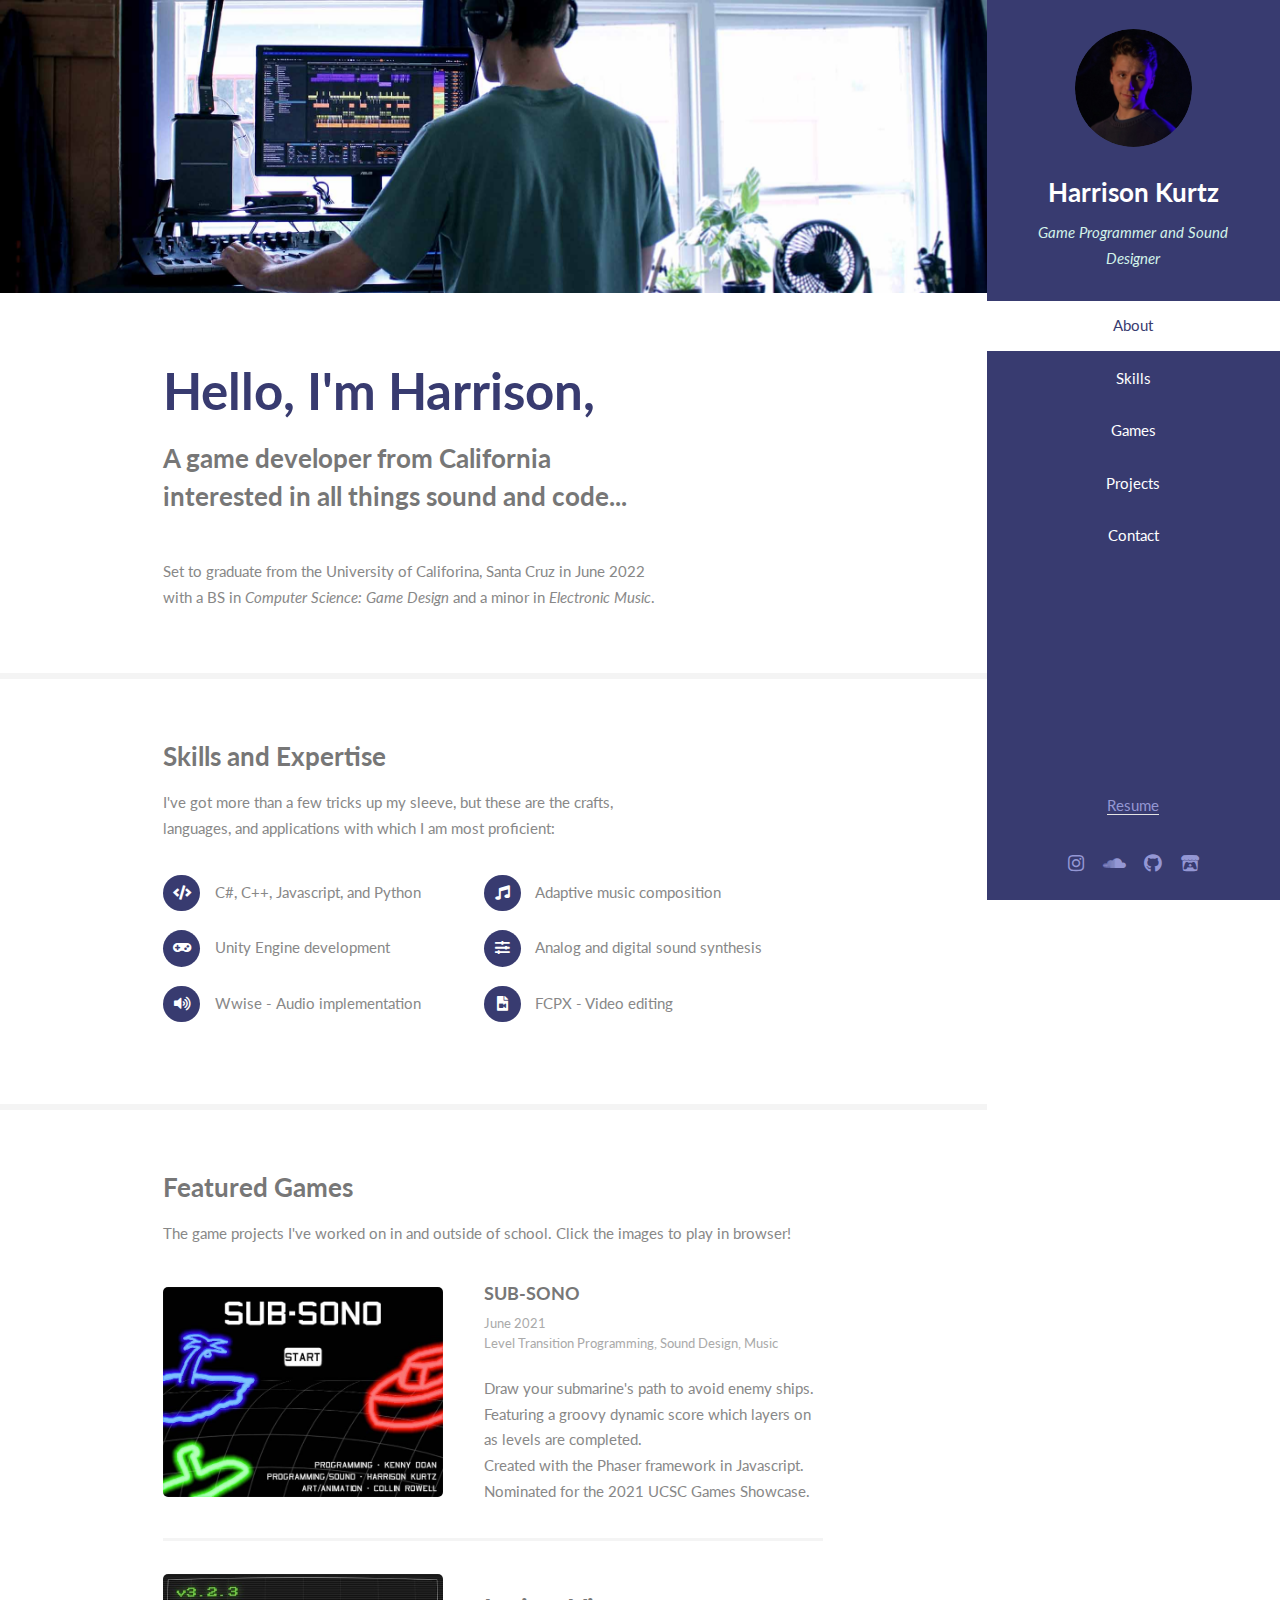
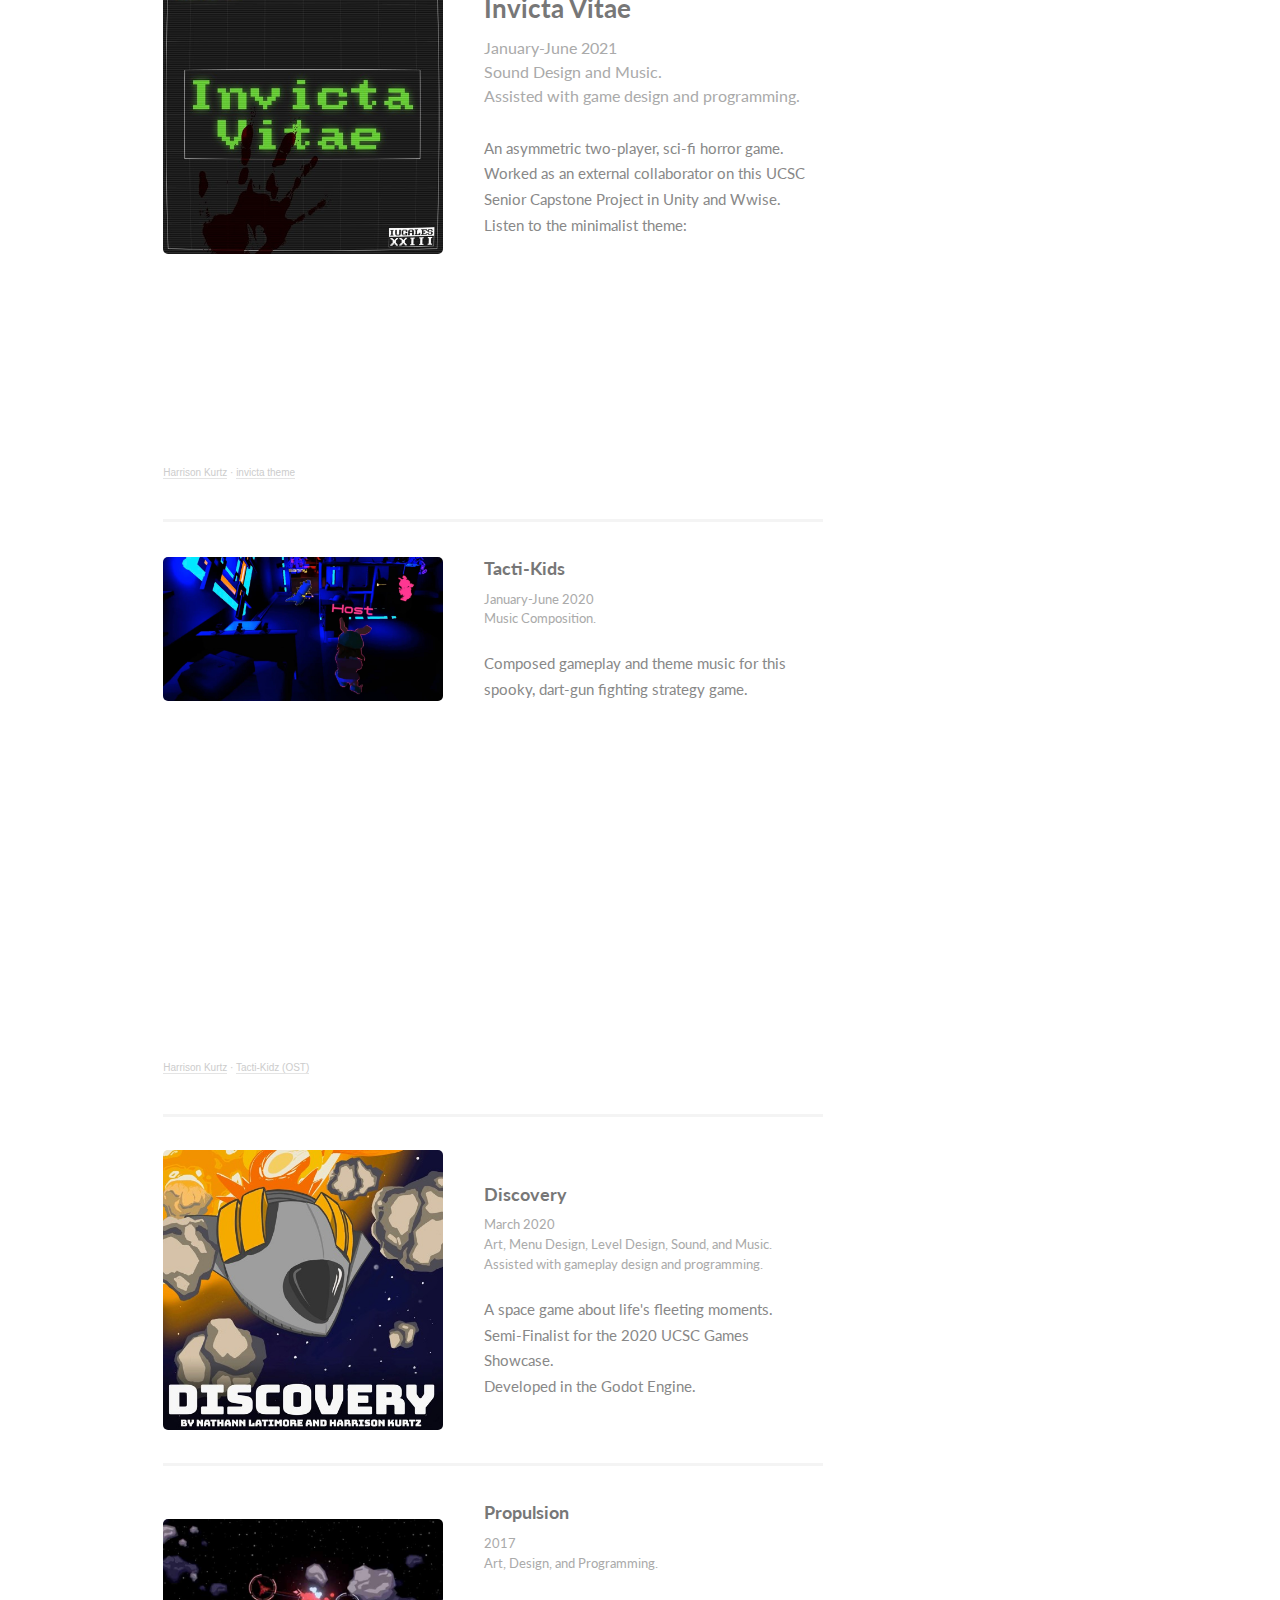
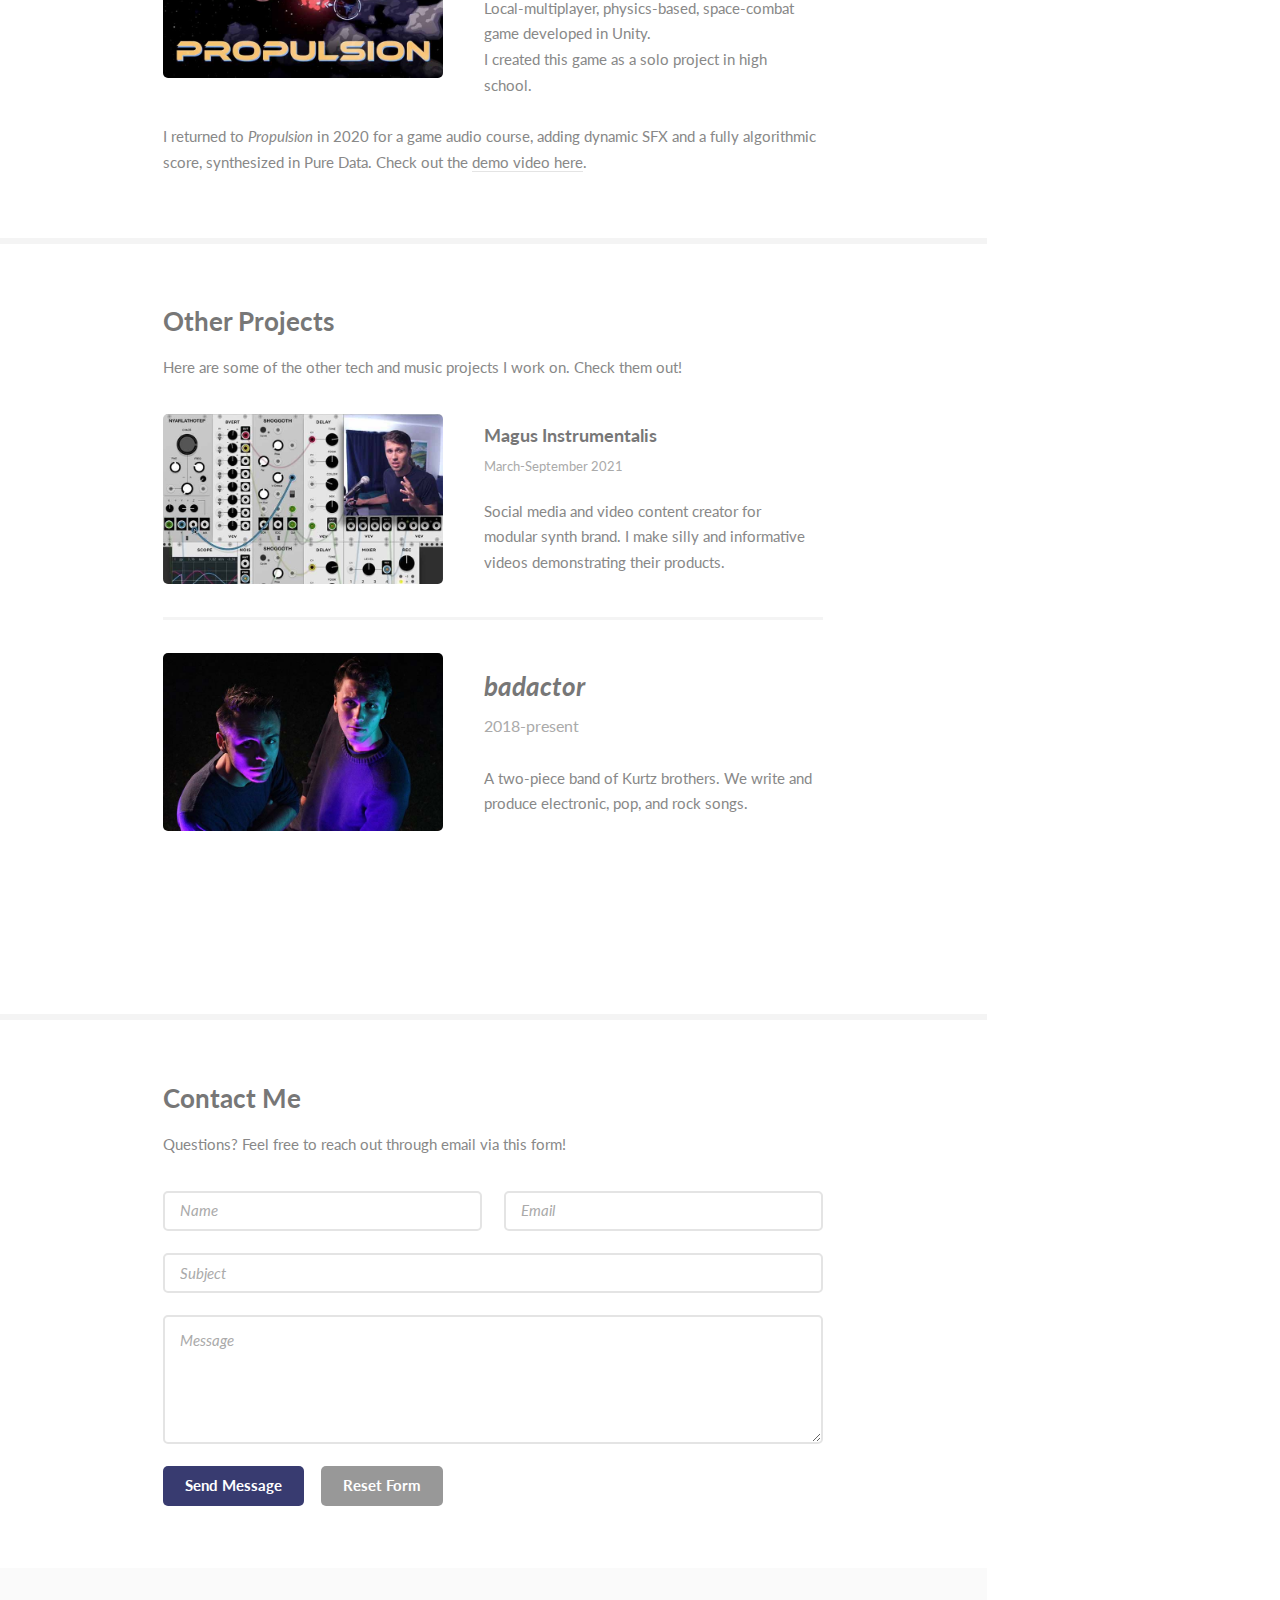
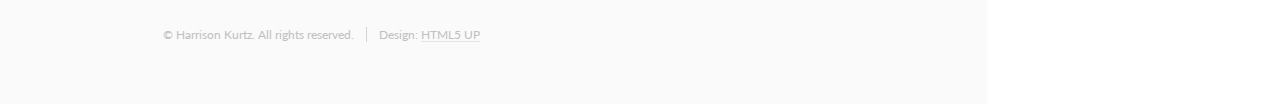
==== index.html @ 0164fb60 "Moved resume to proper link" ====
<!DOCTYPE HTML>
<!--
	Read Only by HTML5 UP
	html5up.net | @ajlkn
	Free for personal and commercial use under the CCA 3.0 license (html5up.net/license)
-->
<html>
	<head>
		<title>Harrison Kurtz's Portfolio</title>
		<meta charset="utf-8" />
		<meta name="viewport" content="width=device-width, initial-scale=1, user-scalable=no" />
		<link rel="shortcut icon" href="favicon.ico"/>
		<link rel="stylesheet" href="assets/css/main.css" />
	</head>
	<body class="is-preload">

		<!-- Header -->
			<section id="header">
				<header>
					<span class="image avatar"><img src="images/avatar.jpg" alt="" /></span>
					<h1 id="logo"><a href="#">Harrison Kurtz</a></h1>
					<p>Game Programmer and Sound Designer</p>
				</header>
				<nav id="nav">
					<ul>
						<li><a href="#one" class="active">About</a></li>
						<li><a href="#two">Skills</a></li>
						<li><a href="#three">Games</a></li>
						<li><a href="#four">Projects</a></li>
						<li><a href="#five">Contact</a></li>
					</ul>
				</nav>
				<footer>
					<p><a href="/resumes/Resume.pdf">Resume</a></p>
					<ul class="icons">
						<li><a href="https://www.instagram.com/h.kurtz/" class="icon brands fa-instagram"><span class="label">Instagram</span></a></li>
						<li><a href="https://soundcloud.com/user-199439298" class="icon brands fa-soundcloud"><span class="label">Soundcloud</span></a></li>
						<li><a href="https://github.com/h-kurtz" class="icon brands fa-github"><span class="label">Github</span></a></li>
						<li><a href="https://h-kurtz.itch.io" class="icon brands fa-itch-io"><span class="label">Itch.io</span></a></li>
					</ul>
				</footer>
			</section>

		<!-- Wrapper -->
			<div id="wrapper">

				<!-- Main -->
					<div id="main">

						<!-- One -->
							<section id="one">
								<div class="image main" data-position="center">
									<img src="images/banner.jpg" alt="" />
								</div>
								<div class="container">
									<header class="major">
										<h2>Hello, I'm Harrison,</h2>
										<p>A game developer from California<br />
										interested in all things sound and code...</p>
									</header>
									<p>
										Set to graduate from the University of Califorina, Santa Cruz in June 2022 <br \>
										with a BS in <i>Computer Science: Game Design</i> and a minor in <i>Electronic Music</i>.
									</p>
									<!--<p>Click <a href="./resumes/Resume.pdf">here</a> for a printable resume!</p> -->
								</div>
							</section>

						<!-- Two -->
							<section id="two">
								<div class="container">
									<h3>Skills and Expertise</h3>
									<p>I've got more than a few tricks up my sleeve, but these are the crafts, <br />
										languages, and applications with which I am most proficient:</p>
									<ul class="feature-icons">
										<li class="icon solid fa-code">C#, C++, Javascript, and Python</li>
										<li class="icon solid fa-music">Adaptive music composition</li>
										<li class="icon solid fa-gamepad">Unity Engine development</li>
										<li class="icon solid fa-sliders-h">Analog and digital sound synthesis</li>
										<li class="icon solid fa-volume-up">Wwise - Audio implementation</li>
										<li class="icon solid fa-file-video">FCPX - Video editing</li>
									</ul>
								</div>
							</section>

						<!-- Three -->
							<section id="three">
								<div class="container">
									<h3>Featured Games</h3>
									<p>The game projects I've worked on in and outside of school. Click the images to play in browser!</p>
									<div class="features">
										<!--
										<article>
											<a href="#" class="image"><img src="images/room.jpg" alt="" /></a>
											<div class="inner">
												<header>
													<h4>There's Room in Space...</h4>
													<p>In Progress - 2021 <br \>
													Design, Programming, Sound, and Music </p>
												</header>
												<p>Build the spaceman's house in this physics-based arcade game. Created for the ScoreSpace game jam.</p>
											</div>
										</article> -->
										<article>
											<a href="https://tinnfoil.github.io/RadarReRouters/" class="image"><img src="images/subsono.jpg" alt="" /></a>
											<div class="inner">
												<header>
													<h4><a href="https://tinnfoil.github.io/RadarReRouters/">SUB-SONO</a></h4>
													<p>June 2021 <br \>
													Level Transition Programming, Sound Design, Music</p>
												</header>
												<p>Draw your submarine's path to avoid enemy ships. Featuring a groovy dynamic score which layers on as levels are completed.<br \>
													Created with the Phaser framework in Javascript. <br \>
													Nominated for the 2021 UCSC Games Showcase.</p>
											</div>
										</article>
										<article>
											<a href="https://iugales23.itch.io/invicta-vitae" class="image"><img src="images/invicta.jpg" alt="" /></a>
											<div class="inner">
												<header>
													<h3><a href="https://iugales23.itch.io/invicta-vitae">Invicta Vitae</a></h3>
													<p>January-June 2021<br \>
													Sound Design and Music. <br \>
													Assisted with game design and programming.</p>
												</header>
												<p>An asymmetric two-player, sci-fi horror game.<br \>
												Worked as an external collaborator on this UCSC Senior Capstone Project in Unity and Wwise.<br \>
												Listen to the minimalist theme: </p>
											</div>
											<p></p>
											<iframe width="100%" height="166" scrolling="no" frameborder="no" allow="autoplay" src="https://w.soundcloud.com/player/?url=https%3A//api.soundcloud.com/tracks/1060580605&color=%2328451d&auto_play=false&hide_related=false&show_comments=true&show_user=true&show_reposts=false&show_teaser=true"></iframe><div style="font-size: 10px; color: #cccccc;line-break: anywhere;word-break: normal;overflow: hidden;white-space: nowrap;text-overflow: ellipsis; font-family: Interstate,Lucida Grande,Lucida Sans Unicode,Lucida Sans,Garuda,Verdana,Tahoma,sans-serif;font-weight: 100;"><a href="https://soundcloud.com/user-199439298" title="Harrison Kurtz" target="_blank" style="color: #cccccc; text-decoration: none;">Harrison Kurtz</a> · <a href="https://soundcloud.com/user-199439298/invicta" title="invicta theme" target="_blank" style="color: #cccccc; text-decoration: none;">invicta theme</a></div>
										</article>
										<article>
											<a href="https://tactikidz.turnbaseddesign.dev/#tacti-kidz" class="image"><img src="images/tacti.jpg" alt="" /></a>
											<div class="inner">
												<header>
													<h4><a href="https://tactikidz.turnbaseddesign.dev/#tacti-kidz">Tacti-Kids</a></h4>
													<p>January-June 2020<br \>
													Music Composition.</p>
												</header>
												<p>Composed gameplay and theme music for this spooky, dart-gun fighting strategy game.</p>
											</div>
											<p></p>
											<iframe width="100%" height="312" scrolling="no" frameborder="no" allow="autoplay" src="https://w.soundcloud.com/player/?url=https%3A//api.soundcloud.com/playlists/1334761354&color=%23ff5500&auto_play=false&hide_related=false&show_comments=true&show_user=true&show_reposts=false&show_teaser=true"></iframe><div style="font-size: 10px; color: #cccccc;line-break: anywhere;word-break: normal;overflow: hidden;white-space: nowrap;text-overflow: ellipsis; font-family: Interstate,Lucida Grande,Lucida Sans Unicode,Lucida Sans,Garuda,Verdana,Tahoma,sans-serif;font-weight: 100;"><a href="https://soundcloud.com/user-199439298" title="Harrison Kurtz" target="_blank" style="color: #cccccc; text-decoration: none;">Harrison Kurtz</a> · <a href="https://soundcloud.com/user-199439298/sets/tacti-kidz-ost" title="Tacti-Kidz (OST)" target="_blank" style="color: #cccccc; text-decoration: none;">Tacti-Kidz (OST)</a></div>
										</article>
										<article>
											<a href="https://h-kurtz.github.io/Discovery/" class="image"><img src="images/discovery.jpg" alt="" /></a>
											<div class="inner">
												<header>
													<h4><a href="https://h-kurtz.github.io/Discovery/">Discovery</a></h4>
													<p>March 2020<br \>
												    Art, Menu Design, Level Design, Sound, and Music.<br \>
													Assisted with gameplay design and programming.</p>
												</header>
												<p>A space game about life's fleeting moments.<br \>Semi-Finalist for the 2020 UCSC Games Showcase.<br \>Developed in the Godot Engine.</p>
											</div>
										</article>
										<article>
											<a href="https://youtu.be/PoaVux0dItk" class="image"><img src="images/propulsion.jpg" alt="" /></a>
											<div class="inner">
												<header>
													<h4><a href="https://youtu.be/PoaVux0dItk">Propulsion</a></h4>
													<p>2017<br \>
													Art, Design, and Programming.</p>
												</header>
												<p>Local-multiplayer, physics-based, space-combat game developed in Unity. <br \>I created this game as a solo project in high school.</p>
											</div>
											<p><br \>I returned to <i>Propulsion</i> in 2020 for a game audio course, adding dynamic SFX and a fully algorithmic score, synthesized in Pure Data. Check out the <a href=https://youtu.be/PoaVux0dItk>demo video here</a>.</p>
										</article>
									</div>
								</div>
							</section>

							<!-- Four -->
							<section id="four">
								<div class="container">
									<h3>Other Projects</h3>
									<p>Here are some of the other tech and music projects I work on. Check them out!</p>
									<div class="features">
										<article>
											<a href="https://youtube.com/playlist?list=PLTb7EUBVccME9yP-pwnsGcXMgz-Zb4A4c" class="image"><img src="images/magus.jpg" alt="" /></a>
											<div class="inner">
												<header><h4>Magus Instrumentalis</h4>
												<p>March-September 2021</p></header>
												<p>Social media and video content creator for modular synth brand. I make silly and informative videos demonstrating their products.</p>
											</div>
										</article>
										<article>
											<a href="https://open.spotify.com/artist/5o0QDwLGo3b0hwkEcPBSD1?si=gxSxLVNtST2NUL0xjN0r9w&dl_branch=1" class="image"><img src="images/badactor.jpg" alt="" /></a>
											<div class="inner">
												<header>
													<h3><a href="https://open.spotify.com/artist/5o0QDwLGo3b0hwkEcPBSD1?si=gxSxLVNtST2NUL0xjN0r9w&dl_branch=1"><i>badactor</i></a></h3>
													<p>2018-present</p>
												</header>
												<p>A two-piece band of Kurtz brothers. We write and produce electronic, pop, and rock songs.</p>
											</div>
											<p></p>
											<iframe src="https://open.spotify.com/embed/artist/5o0QDwLGo3b0hwkEcPBSD1" width="100%" height="80" frameBorder="10" allowfullscreen="" allow="autoplay; clipboard-write; encrypted-media; fullscreen; picture-in-picture"></iframe>
										</article>
									</div>
								</div>
							</section>

						<!-- Five -->
							<section id="five">
								<div class="container">
									<h3>Contact Me</h3>
									<p>Questions? Feel free to reach out through email via this form!</p>
									<form method="POST" action="https://formspree.io/f/mzbykjav">
										<div class="row gtr-uniform">
											<div class="col-6 col-12-xsmall"><input type="text" name="name" id="name" placeholder="Name" /></div>
											<div class="col-6 col-12-xsmall"><input type="email" name="email" id="email" placeholder="Email" /></div>
											<div class="col-12"><input type="text" name="subject" id="subject" placeholder="Subject" /></div>
											<div class="col-12"><textarea name="message" id="message" placeholder="Message" rows="4"></textarea></div>
											<div class="col-12">
												<ul class="actions">
													<li><input type="submit" class="primary" value="Send Message" /></li>
													<li><input type="reset" value="Reset Form" /></li>
												</ul>
											</div>
										</div>
									</form>
								</div>
							</section>

						<!-- Five -->
						<!--
							<section id="five">
								<div class="container">
									<h3>Elements</h3>

									<section>
										<h4>Text</h4>
										<p>This is <b>bold</b> and this is <strong>strong</strong>. This is <i>italic</i> and this is <em>emphasized</em>.
										This is <sup>superscript</sup> text and this is <sub>subscript</sub> text.
										This is <u>underlined</u> and this is code: <code>for (;;) { ... }</code>. Finally, <a href="#">this is a link</a>.</p>
										<hr />
										<header>
											<h4>Heading with a Subtitle</h4>
											<p>Lorem ipsum dolor sit amet nullam id egestas urna aliquam</p>
										</header>
										<p>Nunc lacinia ante nunc ac lobortis. Interdum adipiscing gravida odio porttitor sem non mi integer non faucibus ornare mi ut ante amet placerat aliquet. Volutpat eu sed ante lacinia sapien lorem accumsan varius montes viverra nibh in adipiscing blandit tempus accumsan.</p>
										<header>
											<h5>Heading with a Subtitle</h5>
											<p>Lorem ipsum dolor sit amet nullam id egestas urna aliquam</p>
										</header>
										<p>Nunc lacinia ante nunc ac lobortis. Interdum adipiscing gravida odio porttitor sem non mi integer non faucibus ornare mi ut ante amet placerat aliquet. Volutpat eu sed ante lacinia sapien lorem accumsan varius montes viverra nibh in adipiscing blandit tempus accumsan.</p>
										<hr />
										<h2>Heading Level 2</h2>
										<h3>Heading Level 3</h3>
										<h4>Heading Level 4</h4>
										<h5>Heading Level 5</h5>
										<h6>Heading Level 6</h6>
										<hr />
										<h5>Blockquote</h5>
										<blockquote>Fringilla nisl. Donec accumsan interdum nisi, quis tincidunt felis sagittis eget tempus euismod. Vestibulum ante ipsum primis in faucibus vestibulum. Blandit adipiscing eu felis iaculis volutpat ac adipiscing accumsan faucibus. Vestibulum ante ipsum primis in faucibus lorem ipsum dolor sit amet nullam adipiscing eu felis.</blockquote>
										<h5>Preformatted</h5>
										<pre><code>i = 0;

while (!deck.isInOrder()) {
    print 'Iteration ' + i;
    deck.shuffle();
    i++;
}

print 'It took ' + i + ' iterations to sort the deck.';</code></pre>
									</section>

									<section>
										<h4>Lists</h4>
										<div class="row">
											<div class="col-6 col-12-xsmall">
												<h5>Unordered</h5>
												<ul>
													<li>Dolor pulvinar etiam magna etiam.</li>
													<li>Sagittis adipiscing lorem eleifend.</li>
													<li>Felis enim feugiat dolore viverra.</li>
												</ul>
												<h5>Alternate</h5>
												<ul class="alt">
													<li>Dolor pulvinar etiam magna etiam.</li>
													<li>Sagittis adipiscing lorem eleifend.</li>
													<li>Felis enim feugiat dolore viverra.</li>
												</ul>
											</div>
											<div class="col-6 col-12-xsmall">
												<h5>Ordered</h5>
												<ol>
													<li>Dolor pulvinar etiam magna etiam.</li>
													<li>Etiam vel felis at lorem sed viverra.</li>
													<li>Felis enim feugiat dolore viverra.</li>
													<li>Dolor pulvinar etiam magna etiam.</li>
													<li>Etiam vel felis at lorem sed viverra.</li>
													<li>Felis enim feugiat dolore viverra.</li>
												</ol>
												<h5>Icons</h5>
												<ul class="icons">
													<li><a href="#" class="icon brands fa-twitter"><span class="label">Twitter</span></a></li>
													<li><a href="#" class="icon brands fa-facebook-f"><span class="label">Facebook</span></a></li>
													<li><a href="#" class="icon brands fa-instagram"><span class="label">Instagram</span></a></li>
													<li><a href="#" class="icon brands fa-github"><span class="label">Github</span></a></li>
													<li><a href="#" class="icon brands fa-dribbble"><span class="label">Dribbble</span></a></li>
													<li><a href="#" class="icon brands fa-tumblr"><span class="label">Tumblr</span></a></li>
												</ul>
											</div>
										</div>
										<h5>Actions</h5>
										<ul class="actions">
											<li><a href="#" class="button primary">Default</a></li>
											<li><a href="#" class="button">Default</a></li>
											<li><a href="#" class="button alt">Default</a></li>
										</ul>
										<ul class="actions small">
											<li><a href="#" class="button primary small">Small</a></li>
											<li><a href="#" class="button small">Small</a></li>
											<li><a href="#" class="button alt small">Small</a></li>
										</ul>
										<div class="row">
											<div class="col-3 col-6-medium col-12-xsmall">
												<ul class="actions stacked">
													<li><a href="#" class="button primary">Default</a></li>
													<li><a href="#" class="button">Default</a></li>
													<li><a href="#" class="button alt">Default</a></li>
												</ul>
											</div>
											<div class="col-3 col-6 col-12-xsmall">
												<ul class="actions stacked">
													<li><a href="#" class="button primary small">Small</a></li>
													<li><a href="#" class="button small">Small</a></li>
													<li><a href="#" class="button alt small">Small</a></li>
												</ul>
											</div>
											<div class="col-3 col-6-medium col-12-xsmall">
												<ul class="actions stacked">
													<li><a href="#" class="button primary fit">Default</a></li>
													<li><a href="#" class="button fit">Default</a></li>
													<li><a href="#" class="button alt fit">Default</a></li>
												</ul>
											</div>
											<div class="col-3 col-6-medium col-12-xsmall">
												<ul class="actions stacked">
													<li><a href="#" class="button primary small fit">Small</a></li>
													<li><a href="#" class="button small fit">Small</a></li>
													<li><a href="#" class="button alt small fit">Small</a></li>
												</ul>
											</div>
										</div>
									</section>

									<section>
										<h4>Table</h4>
										<h5>Default</h5>
										<div class="table-wrapper">
											<table>
												<thead>
													<tr>
														<th>Name</th>
														<th>Description</th>
														<th>Price</th>
													</tr>
												</thead>
												<tbody>
													<tr>
														<td>Item One</td>
														<td>Ante turpis integer aliquet porttitor.</td>
														<td>29.99</td>
													</tr>
													<tr>
														<td>Item Two</td>
														<td>Vis ac commodo adipiscing arcu aliquet.</td>
														<td>19.99</td>
													</tr>
													<tr>
														<td>Item Three</td>
														<td> Morbi faucibus arcu accumsan lorem.</td>
														<td>29.99</td>
													</tr>
													<tr>
														<td>Item Four</td>
														<td>Vitae integer tempus condimentum.</td>
														<td>19.99</td>
													</tr>
													<tr>
														<td>Item Five</td>
														<td>Ante turpis integer aliquet porttitor.</td>
														<td>29.99</td>
													</tr>
												</tbody>
												<tfoot>
													<tr>
														<td colspan="2"></td>
														<td>100.00</td>
													</tr>
												</tfoot>
											</table>
										</div>

										<h5>Alternate</h5>
										<div class="table-wrapper">
											<table class="alt">
												<thead>
													<tr>
														<th>Name</th>
														<th>Description</th>
														<th>Price</th>
													</tr>
												</thead>
												<tbody>
													<tr>
														<td>Item One</td>
														<td>Ante turpis integer aliquet porttitor.</td>
														<td>29.99</td>
													</tr>
													<tr>
														<td>Item Two</td>
														<td>Vis ac commodo adipiscing arcu aliquet.</td>
														<td>19.99</td>
													</tr>
													<tr>
														<td>Item Three</td>
														<td> Morbi faucibus arcu accumsan lorem.</td>
														<td>29.99</td>
													</tr>
													<tr>
														<td>Item Four</td>
														<td>Vitae integer tempus condimentum.</td>
														<td>19.99</td>
													</tr>
													<tr>
														<td>Item Five</td>
														<td>Ante turpis integer aliquet porttitor.</td>
														<td>29.99</td>
													</tr>
												</tbody>
												<tfoot>
													<tr>
														<td colspan="2"></td>
														<td>100.00</td>
													</tr>
												</tfoot>
											</table>
										</div>
									</section>

									<section>
										<h4>Buttons</h4>
										<ul class="actions">
											<li><a href="#" class="button primary">Primary</a></li>
											<li><a href="#" class="button">Default</a></li>
											<li><a href="#" class="button alt">Alternate</a></li>
										</ul>
										<ul class="actions">
											<li><a href="#" class="button primary large">Large</a></li>
											<li><a href="#" class="button">Default</a></li>
											<li><a href="#" class="button alt small">Small</a></li>
										</ul>
										<ul class="actions fit">
											<li><a href="#" class="button primary fit">Fit</a></li>
											<li><a href="#" class="button fit">Fit</a></li>
											<li><a href="#" class="button alt fit">Fit</a></li>
										</ul>
										<ul class="actions fit small">
											<li><a href="#" class="button primary fit small">Fit + Small</a></li>
											<li><a href="#" class="button fit small">Fit + Small</a></li>
											<li><a href="#" class="button alt fit small">Fit + Small</a></li>
										</ul>
										<ul class="actions">
											<li><a href="#" class="button primary icon solid fa-download">Icon</a></li>
											<li><a href="#" class="button icon solid fa-download">Icon</a></li>
											<li><a href="#" class="button alt icon solid fa-check">Icon</a></li>
										</ul>
										<ul class="actions">
											<li><span class="button primary disabled">Primary</span></li>
											<li><span class="button disabled">Default</span></li>
											<li><span class="button alt disabled">Alternate</span></li>
										</ul>
									</section>

									<section>
										<h4>Form</h4>
										<form method="post" action="#">
											<div class="row gtr-uniform">
												<div class="col-6 col-12-xsmall">
													<input type="text" name="demo-name" id="demo-name" value="" placeholder="Name" />
												</div>
												<div class="col-6 col-12-xsmall">
													<input type="email" name="demo-email" id="demo-email" value="" placeholder="Email" />
												</div>
												<div class="col-12">
													<select name="demo-category" id="demo-category">
														<option value="">- Category -</option>
														<option value="1">Manufacturing</option>
														<option value="1">Shipping</option>
														<option value="1">Administration</option>
														<option value="1">Human Resources</option>
													</select>
												</div>
												<div class="col-4 col-12-medium">
													<input type="radio" id="demo-priority-low" name="demo-priority" checked>
													<label for="demo-priority-low">Low Priority</label>
												</div>
												<div class="col-4 col-12-medium">
													<input type="radio" id="demo-priority-normal" name="demo-priority">
													<label for="demo-priority-normal">Normal Priority</label>
												</div>
												<div class="col-4 col-12-medium">
													<input type="radio" id="demo-priority-high" name="demo-priority">
													<label for="demo-priority-high">High Priority</label>
												</div>
												<div class="col-6 col-12-medium">
													<input type="checkbox" id="demo-copy" name="demo-copy">
													<label for="demo-copy">Email me a copy of this message</label>
												</div>
												<div class="col-6 col-12-medium">
													<input type="checkbox" id="demo-human" name="demo-human" checked>
													<label for="demo-human">I am a human and not a robot</label>
												</div>
												<div class="col-12">
													<textarea name="demo-message" id="demo-message" placeholder="Enter your message" rows="6"></textarea>
												</div>
												<div class="col-12">
													<ul class="actions">
														<li><input type="submit" value="Send Message" /></li>
														<li><input type="reset" value="Reset" class="alt" /></li>
													</ul>
												</div>
											</div>
										</form>
									</section>

									<section>
										<h4>Image</h4>
										<h5>Fit</h5>
										<span class="image fit"><img src="images/banner.jpg" alt="" /></span>
										<div class="box alt">
											<div class="row gtr-50 gtr-uniform">
												<div class="col-4"><span class="image fit"><img src="images/pic01.jpg" alt="" /></span></div>
												<div class="col-4"><span class="image fit"><img src="images/pic02.jpg" alt="" /></span></div>
												<div class="col-4"><span class="image fit"><img src="images/pic03.jpg" alt="" /></span></div>
												<div class="col-4"><span class="image fit"><img src="images/pic02.jpg" alt="" /></span></div>
												<div class="col-4"><span class="image fit"><img src="images/pic03.jpg" alt="" /></span></div>
												<div class="col-4"><span class="image fit"><img src="images/pic01.jpg" alt="" /></span></div>
												<div class="col-4"><span class="image fit"><img src="images/pic03.jpg" alt="" /></span></div>
												<div class="col-4"><span class="image fit"><img src="images/pic01.jpg" alt="" /></span></div>
												<div class="col-4"><span class="image fit"><img src="images/pic02.jpg" alt="" /></span></div>
											</div>
										</div>
										<h5>Left &amp; Right</h5>
										<p><span class="image left"><img src="images/avatar.jpg" alt="" /></span>Fringilla nisl. Donec accumsan interdum nisi, quis tincidunt felis sagittis eget. tempus euismod. Vestibulum ante ipsum primis in faucibus vestibulum. Blandit adipiscing eu felis iaculis volutpat ac adipiscing accumsan eu faucibus. Integer ac pellentesque praesent tincidunt felis sagittis eget. tempus euismod. Vestibulum ante ipsum primis in faucibus vestibulum. Blandit adipiscing eu felis iaculis volutpat ac adipiscing accumsan eu faucibus. Integer ac pellentesque praesent. Donec accumsan interdum nisi, quis tincidunt felis sagittis eget. tempus euismod. Vestibulum ante ipsum primis in faucibus vestibulum. Blandit adipiscing eu felis iaculis volutpat ac adipiscing accumsan eu faucibus. Integer ac pellentesque praesent tincidunt felis sagittis eget. tempus euismod. Vestibulum ante ipsum primis in faucibus vestibulum. Blandit adipiscing eu felis iaculis volutpat ac adipiscing accumsan eu faucibus. Integer ac pellentesque praesent.</p>
										<p><span class="image right"><img src="images/avatar.jpg" alt="" /></span>Fringilla nisl. Donec accumsan interdum nisi, quis tincidunt felis sagittis eget. tempus euismod. Vestibulum ante ipsum primis in faucibus vestibulum. Blandit adipiscing eu felis iaculis volutpat ac adipiscing accumsan eu faucibus. Integer ac pellentesque praesent tincidunt felis sagittis eget. tempus euismod. Vestibulum ante ipsum primis in faucibus vestibulum. Blandit adipiscing eu felis iaculis volutpat ac adipiscing accumsan eu faucibus. Integer ac pellentesque praesent. Donec accumsan interdum nisi, quis tincidunt felis sagittis eget. tempus euismod. Vestibulum ante ipsum primis in faucibus vestibulum. Blandit adipiscing eu felis iaculis volutpat ac adipiscing accumsan eu faucibus. Integer ac pellentesque praesent tincidunt felis sagittis eget. tempus euismod. Vestibulum ante ipsum primis in faucibus vestibulum. Blandit adipiscing eu felis iaculis volutpat ac adipiscing accumsan eu faucibus. Integer ac pellentesque praesent.</p>
									</section>

								</div>
							</section>
						-->

					</div>

				<!-- Footer -->
					<section id="footer">
						<div class="container">
							<ul class="copyright">
								<li>&copy; Harrison Kurtz. All rights reserved.</li><li>Design: <a href="http://html5up.net">HTML5 UP</a></li>
							</ul>
						</div>
					</section>

			</div>

		<!-- Scripts -->
			<script src="assets/js/jquery.min.js"></script>
			<script src="assets/js/jquery.scrollex.min.js"></script>
			<script src="assets/js/jquery.scrolly.min.js"></script>
			<script src="assets/js/browser.min.js"></script>
			<script src="assets/js/breakpoints.min.js"></script>
			<script src="assets/js/util.js"></script>
			<script src="assets/js/main.js"></script>

	</body>
</html>
---- assets/css/main.css ----
@import url("fontawesome-all.min.css");
@import url("https://fonts.googleapis.com/css?family=Lato:400,400italic,700,700italic|Source+Code+Pro:400");

/*
	Read Only by HTML5 UP
	html5up.net | @ajlkn
	Free for personal and commercial use under the CCA 3.0 license (html5up.net/license)
*/

html, body, div, span, applet, object,
iframe, h1, h2, h3, h4, h5, h6, p, blockquote,
pre, a, abbr, acronym, address, big, cite,
code, del, dfn, em, img, ins, kbd, q, s, samp,
small, strike, strong, sub, sup, tt, var, b,
u, i, center, dl, dt, dd, ol, ul, li, fieldset,
form, label, legend, table, caption, tbody,
tfoot, thead, tr, th, td, article, aside,
canvas, details, embed, figure, figcaption,
footer, header, hgroup, menu, nav, output, ruby,
section, summary, time, mark, audio, video {
	margin: 0;
	padding: 0;
	border: 0;
	font-size: 100%;
	font: inherit;
	vertical-align: baseline;}

article, aside, details, figcaption, figure,
footer, header, hgroup, menu, nav, section {
	display: block;}

body {
	line-height: 1;
}

ol, ul {
	list-style: none;
}

blockquote, q {
	quotes: none;
}

	blockquote:before, blockquote:after, q:before, q:after {
		content: '';
		content: none;
	}

table {
	border-collapse: collapse;
	border-spacing: 0;
}

body {
	-webkit-text-size-adjust: none;
}

mark {
	background-color: transparent;
	color: inherit;
}

input::-moz-focus-inner {
	border: 0;
	padding: 0;
}

input, select, textarea {
	-moz-appearance: none;
	-webkit-appearance: none;
	-ms-appearance: none;
	appearance: none;
}

/* Basic */

	html {
		box-sizing: border-box;
	}

	*, *:before, *:after {
		box-sizing: inherit;
	}

	body {
		background: #fff;
	}

		body.is-preload *, body.is-preload *:before, body.is-preload *:after {
			-moz-animation: none !important;
			-webkit-animation: none !important;
			-ms-animation: none !important;
			animation: none !important;
			-moz-transition: none !important;
			-webkit-transition: none !important;
			-ms-transition: none !important;
			transition: none !important;
		}

	body, input, select, textarea {
		color: #888;
		font-family: "Lato", sans-serif;
		font-size: 16pt;
		font-weight: 400;
		line-height: 1.75em;
	}

	a {
		-moz-transition: color 0.2s ease-in-out, border-color 0.2s ease-in-out;
		-webkit-transition: color 0.2s ease-in-out, border-color 0.2s ease-in-out;
		-ms-transition: color 0.2s ease-in-out, border-color 0.2s ease-in-out;
		transition: color 0.2s ease-in-out, border-color 0.2s ease-in-out;
		border-bottom: solid 1px #e4e4e4;
		color: inherit;
		text-decoration: none;
	}

		a:hover {
			border-bottom-color: transparent;
			color: #383b70 !important;
		}

	strong, b {
		color: #777;
		font-weight: 700;
	}

	em, i {
		font-style: italic;
	}

	p {
		margin: 0 0 2.25em 0;
	}

	h1, h2, h3, h4, h5, h6 {
		color: #777;
		font-weight: 700;
		line-height: 1em;
		margin: 0 0 0.5625em 0;
	}

		h1 a, h2 a, h3 a, h4 a, h5 a, h6 a {
			border: 0;
			color: inherit;
			text-decoration: none;
		}

	h2 {
		font-size: 2em;
		line-height: 1.5em;
	}

	h3 {
		font-size: 1.75em;
		line-height: 1.5em;
	}

	h4 {
		font-size: 1.25em;
		line-height: 1.5em;
	}

	h5 {
		font-size: 0.9em;
		line-height: 1.5em;
	}

	h6 {
		font-size: 0.7em;
		line-height: 1.5em;
	}

	sub {
		font-size: 0.8em;
		position: relative;
		top: 0.5em;
	}

	sup {
		font-size: 0.8em;
		position: relative;
		top: -0.5em;
	}

	hr {
		border: 0;
		border-bottom: solid 2px #f4f4f4;
		margin: 2.25em 0;
	}

		hr.major {
			margin: 3.375em 0;
		}

	blockquote {
		border-left: solid 8px #e4e4e4;
		font-style: italic;
		margin: 0 0 2.25em 0;
		padding: 0.5em 0 0.5em 2em;
	}

	code {
		background: #555;
		border-radius: 5px;
		color: #fff;
		font-family: "Source Code Pro", monospace;
		font-size: 0.9em;
		margin: 0 0.25em;
		padding: 0.25em 0.65em;
	}

	pre {
		font-family: "Source Code Pro", monospace;
		font-size: 0.9em;
		margin: 0 0 2.25em 0;
	}

		pre code {
			-webkit-overflow-scrolling: touch;
			display: block;
			line-height: 1.5em;
			overflow-x: auto;
			padding: 1em 1.5em;
		}

	.align-left {
		text-align: left;
	}

	.align-center {
		text-align: center;
	}

	.align-right {
		text-align: right;
	}

/* Row */

	.row {
		display: flex;
		flex-wrap: wrap;
		box-sizing: border-box;
		align-items: stretch;
	}

		.row > * {
			box-sizing: border-box;
		}

		.row.gtr-uniform > * > :last-child {
			margin-bottom: 0;
		}

		.row.aln-left {
			justify-content: flex-start;
		}

		.row.aln-center {
			justify-content: center;
		}

		.row.aln-right {
			justify-content: flex-end;
		}

		.row.aln-top {
			align-items: flex-start;
		}

		.row.aln-middle {
			align-items: center;
		}

		.row.aln-bottom {
			align-items: flex-end;
		}

		.row > .imp {
			order: -1;
		}

		.row > .col-1 {
			width: 8.33333%;
		}

		.row > .off-1 {
			margin-left: 8.33333%;
		}

		.row > .col-2 {
			width: 16.66667%;
		}

		.row > .off-2 {
			margin-left: 16.66667%;
		}

		.row > .col-3 {
			width: 25%;
		}

		.row > .off-3 {
			margin-left: 25%;
		}

		.row > .col-4 {
			width: 33.33333%;
		}

		.row > .off-4 {
			margin-left: 33.33333%;
		}

		.row > .col-5 {
			width: 41.66667%;
		}

		.row > .off-5 {
			margin-left: 41.66667%;
		}

		.row > .col-6 {
			width: 50%;
		}

		.row > .off-6 {
			margin-left: 50%;
		}

		.row > .col-7 {
			width: 58.33333%;
		}

		.row > .off-7 {
			margin-left: 58.33333%;
		}

		.row > .col-8 {
			width: 66.66667%;
		}

		.row > .off-8 {
			margin-left: 66.66667%;
		}

		.row > .col-9 {
			width: 75%;
		}

		.row > .off-9 {
			margin-left: 75%;
		}

		.row > .col-10 {
			width: 83.33333%;
		}

		.row > .off-10 {
			margin-left: 83.33333%;
		}

		.row > .col-11 {
			width: 91.66667%;
		}

		.row > .off-11 {
			margin-left: 91.66667%;
		}

		.row > .col-12 {
			width: 100%;
		}

		.row > .off-12 {
			margin-left: 100%;
		}

		.row.gtr-0 {
			margin-top: 0;
			margin-left: 0em;
		}

			.row.gtr-0 > * {
				padding: 0 0 0 0em;
			}

			.row.gtr-0.gtr-uniform {
				margin-top: 0em;
			}

				.row.gtr-0.gtr-uniform > * {
					padding-top: 0em;
				}

		.row.gtr-25 {
			margin-top: 0;
			margin-left: -0.5em;
		}

			.row.gtr-25 > * {
				padding: 0 0 0 0.5em;
			}

			.row.gtr-25.gtr-uniform {
				margin-top: -0.5em;
			}

				.row.gtr-25.gtr-uniform > * {
					padding-top: 0.5em;
				}

		.row.gtr-50 {
			margin-top: 0;
			margin-left: -1em;
		}

			.row.gtr-50 > * {
				padding: 0 0 0 1em;
			}

			.row.gtr-50.gtr-uniform {
				margin-top: -1em;
			}

				.row.gtr-50.gtr-uniform > * {
					padding-top: 1em;
				}

		.row {
			margin-top: 0;
			margin-left: -2em;
		}

			.row > * {
				padding: 0 0 0 2em;
			}

			.row.gtr-uniform {
				margin-top: -2em;
			}

				.row.gtr-uniform > * {
					padding-top: 2em;
				}

		.row.gtr-150 {
			margin-top: 0;
			margin-left: -3em;
		}

			.row.gtr-150 > * {
				padding: 0 0 0 3em;
			}

			.row.gtr-150.gtr-uniform {
				margin-top: -3em;
			}

				.row.gtr-150.gtr-uniform > * {
					padding-top: 3em;
				}

		.row.gtr-200 {
			margin-top: 0;
			margin-left: -4em;
		}

			.row.gtr-200 > * {
				padding: 0 0 0 4em;
			}

			.row.gtr-200.gtr-uniform {
				margin-top: -4em;
			}

				.row.gtr-200.gtr-uniform > * {
					padding-top: 4em;
				}

		@media screen and (max-width: 1680px) {

			.row {
				display: flex;
				flex-wrap: wrap;
				box-sizing: border-box;
				align-items: stretch;
			}

				.row > * {
					box-sizing: border-box;
				}

				.row.gtr-uniform > * > :last-child {
					margin-bottom: 0;
				}

				.row.aln-left {
					justify-content: flex-start;
				}

				.row.aln-center {
					justify-content: center;
				}

				.row.aln-right {
					justify-content: flex-end;
				}

				.row.aln-top {
					align-items: flex-start;
				}

				.row.aln-middle {
					align-items: center;
				}

				.row.aln-bottom {
					align-items: flex-end;
				}

				.row > .imp-xlarge {
					order: -1;
				}

				.row > .col-1-xlarge {
					width: 8.33333%;
				}

				.row > .off-1-xlarge {
					margin-left: 8.33333%;
				}

				.row > .col-2-xlarge {
					width: 16.66667%;
				}

				.row > .off-2-xlarge {
					margin-left: 16.66667%;
				}

				.row > .col-3-xlarge {
					width: 25%;
				}

				.row > .off-3-xlarge {
					margin-left: 25%;
				}

				.row > .col-4-xlarge {
					width: 33.33333%;
				}

				.row > .off-4-xlarge {
					margin-left: 33.33333%;
				}

				.row > .col-5-xlarge {
					width: 41.66667%;
				}

				.row > .off-5-xlarge {
					margin-left: 41.66667%;
				}

				.row > .col-6-xlarge {
					width: 50%;
				}

				.row > .off-6-xlarge {
					margin-left: 50%;
				}

				.row > .col-7-xlarge {
					width: 58.33333%;
				}

				.row > .off-7-xlarge {
					margin-left: 58.33333%;
				}

				.row > .col-8-xlarge {
					width: 66.66667%;
				}

				.row > .off-8-xlarge {
					margin-left: 66.66667%;
				}

				.row > .col-9-xlarge {
					width: 75%;
				}

				.row > .off-9-xlarge {
					margin-left: 75%;
				}

				.row > .col-10-xlarge {
					width: 83.33333%;
				}

				.row > .off-10-xlarge {
					margin-left: 83.33333%;
				}

				.row > .col-11-xlarge {
					width: 91.66667%;
				}

				.row > .off-11-xlarge {
					margin-left: 91.66667%;
				}

				.row > .col-12-xlarge {
					width: 100%;
				}

				.row > .off-12-xlarge {
					margin-left: 100%;
				}

				.row.gtr-0 {
					margin-top: 0;
					margin-left: 0em;
				}

					.row.gtr-0 > * {
						padding: 0 0 0 0em;
					}

					.row.gtr-0.gtr-uniform {
						margin-top: 0em;
					}

						.row.gtr-0.gtr-uniform > * {
							padding-top: 0em;
						}

				.row.gtr-25 {
					margin-top: 0;
					margin-left: -0.5em;
				}

					.row.gtr-25 > * {
						padding: 0 0 0 0.5em;
					}

					.row.gtr-25.gtr-uniform {
						margin-top: -0.5em;
					}

						.row.gtr-25.gtr-uniform > * {
							padding-top: 0.5em;
						}

				.row.gtr-50 {
					margin-top: 0;
					margin-left: -1em;
				}

					.row.gtr-50 > * {
						padding: 0 0 0 1em;
					}

					.row.gtr-50.gtr-uniform {
						margin-top: -1em;
					}

						.row.gtr-50.gtr-uniform > * {
							padding-top: 1em;
						}

				.row {
					margin-top: 0;
					margin-left: -2em;
				}

					.row > * {
						padding: 0 0 0 2em;
					}

					.row.gtr-uniform {
						margin-top: -2em;
					}

						.row.gtr-uniform > * {
							padding-top: 2em;
						}

				.row.gtr-150 {
					margin-top: 0;
					margin-left: -3em;
				}

					.row.gtr-150 > * {
						padding: 0 0 0 3em;
					}

					.row.gtr-150.gtr-uniform {
						margin-top: -3em;
					}

						.row.gtr-150.gtr-uniform > * {
							padding-top: 3em;
						}

				.row.gtr-200 {
					margin-top: 0;
					margin-left: -4em;
				}

					.row.gtr-200 > * {
						padding: 0 0 0 4em;
					}

					.row.gtr-200.gtr-uniform {
						margin-top: -4em;
					}

						.row.gtr-200.gtr-uniform > * {
							padding-top: 4em;
						}

		}

		@media screen and (max-width: 1280px) {

			.row {
				display: flex;
				flex-wrap: wrap;
				box-sizing: border-box;
				align-items: stretch;
			}

				.row > * {
					box-sizing: border-box;
				}

				.row.gtr-uniform > * > :last-child {
					margin-bottom: 0;
				}

				.row.aln-left {
					justify-content: flex-start;
				}

				.row.aln-center {
					justify-content: center;
				}

				.row.aln-right {
					justify-content: flex-end;
				}

				.row.aln-top {
					align-items: flex-start;
				}

				.row.aln-middle {
					align-items: center;
				}

				.row.aln-bottom {
					align-items: flex-end;
				}

				.row > .imp-large {
					order: -1;
				}

				.row > .col-1-large {
					width: 8.33333%;
				}

				.row > .off-1-large {
					margin-left: 8.33333%;
				}

				.row > .col-2-large {
					width: 16.66667%;
				}

				.row > .off-2-large {
					margin-left: 16.66667%;
				}

				.row > .col-3-large {
					width: 25%;
				}

				.row > .off-3-large {
					margin-left: 25%;
				}

				.row > .col-4-large {
					width: 33.33333%;
				}

				.row > .off-4-large {
					margin-left: 33.33333%;
				}

				.row > .col-5-large {
					width: 41.66667%;
				}

				.row > .off-5-large {
					margin-left: 41.66667%;
				}

				.row > .col-6-large {
					width: 50%;
				}

				.row > .off-6-large {
					margin-left: 50%;
				}

				.row > .col-7-large {
					width: 58.33333%;
				}

				.row > .off-7-large {
					margin-left: 58.33333%;
				}

				.row > .col-8-large {
					width: 66.66667%;
				}

				.row > .off-8-large {
					margin-left: 66.66667%;
				}

				.row > .col-9-large {
					width: 75%;
				}

				.row > .off-9-large {
					margin-left: 75%;
				}

				.row > .col-10-large {
					width: 83.33333%;
				}

				.row > .off-10-large {
					margin-left: 83.33333%;
				}

				.row > .col-11-large {
					width: 91.66667%;
				}

				.row > .off-11-large {
					margin-left: 91.66667%;
				}

				.row > .col-12-large {
					width: 100%;
				}

				.row > .off-12-large {
					margin-left: 100%;
				}

				.row.gtr-0 {
					margin-top: 0;
					margin-left: 0em;
				}

					.row.gtr-0 > * {
						padding: 0 0 0 0em;
					}

					.row.gtr-0.gtr-uniform {
						margin-top: 0em;
					}

						.row.gtr-0.gtr-uniform > * {
							padding-top: 0em;
						}

				.row.gtr-25 {
					margin-top: 0;
					margin-left: -0.375em;
				}

					.row.gtr-25 > * {
						padding: 0 0 0 0.375em;
					}

					.row.gtr-25.gtr-uniform {
						margin-top: -0.375em;
					}

						.row.gtr-25.gtr-uniform > * {
							padding-top: 0.375em;
						}

				.row.gtr-50 {
					margin-top: 0;
					margin-left: -0.75em;
				}

					.row.gtr-50 > * {
						padding: 0 0 0 0.75em;
					}

					.row.gtr-50.gtr-uniform {
						margin-top: -0.75em;
					}

						.row.gtr-50.gtr-uniform > * {
							padding-top: 0.75em;
						}

				.row {
					margin-top: 0;
					margin-left: -1.5em;
				}

					.row > * {
						padding: 0 0 0 1.5em;
					}

					.row.gtr-uniform {
						margin-top: -1.5em;
					}

						.row.gtr-uniform > * {
							padding-top: 1.5em;
						}

				.row.gtr-150 {
					margin-top: 0;
					margin-left: -2.25em;
				}

					.row.gtr-150 > * {
						padding: 0 0 0 2.25em;
					}

					.row.gtr-150.gtr-uniform {
						margin-top: -2.25em;
					}

						.row.gtr-150.gtr-uniform > * {
							padding-top: 2.25em;
						}

				.row.gtr-200 {
					margin-top: 0;
					margin-left: -3em;
				}

					.row.gtr-200 > * {
						padding: 0 0 0 3em;
					}

					.row.gtr-200.gtr-uniform {
						margin-top: -3em;
					}

						.row.gtr-200.gtr-uniform > * {
							padding-top: 3em;
						}

		}

		@media screen and (max-width: 1024px) {

			.row {
				display: flex;
				flex-wrap: wrap;
				box-sizing: border-box;
				align-items: stretch;
			}

				.row > * {
					box-sizing: border-box;
				}

				.row.gtr-uniform > * > :last-child {
					margin-bottom: 0;
				}

				.row.aln-left {
					justify-content: flex-start;
				}

				.row.aln-center {
					justify-content: center;
				}

				.row.aln-right {
					justify-content: flex-end;
				}

				.row.aln-top {
					align-items: flex-start;
				}

				.row.aln-middle {
					align-items: center;
				}

				.row.aln-bottom {
					align-items: flex-end;
				}

				.row > .imp-medium {
					order: -1;
				}

				.row > .col-1-medium {
					width: 8.33333%;
				}

				.row > .off-1-medium {
					margin-left: 8.33333%;
				}

				.row > .col-2-medium {
					width: 16.66667%;
				}

				.row > .off-2-medium {
					margin-left: 16.66667%;
				}

				.row > .col-3-medium {
					width: 25%;
				}

				.row > .off-3-medium {
					margin-left: 25%;
				}

				.row > .col-4-medium {
					width: 33.33333%;
				}

				.row > .off-4-medium {
					margin-left: 33.33333%;
				}

				.row > .col-5-medium {
					width: 41.66667%;
				}

				.row > .off-5-medium {
					margin-left: 41.66667%;
				}

				.row > .col-6-medium {
					width: 50%;
				}

				.row > .off-6-medium {
					margin-left: 50%;
				}

				.row > .col-7-medium {
					width: 58.33333%;
				}

				.row > .off-7-medium {
					margin-left: 58.33333%;
				}

				.row > .col-8-medium {
					width: 66.66667%;
				}

				.row > .off-8-medium {
					margin-left: 66.66667%;
				}

				.row > .col-9-medium {
					width: 75%;
				}

				.row > .off-9-medium {
					margin-left: 75%;
				}

				.row > .col-10-medium {
					width: 83.33333%;
				}

				.row > .off-10-medium {
					margin-left: 83.33333%;
				}

				.row > .col-11-medium {
					width: 91.66667%;
				}

				.row > .off-11-medium {
					margin-left: 91.66667%;
				}

				.row > .col-12-medium {
					width: 100%;
				}

				.row > .off-12-medium {
					margin-left: 100%;
				}

				.row.gtr-0 {
					margin-top: 0;
					margin-left: 0em;
				}

					.row.gtr-0 > * {
						padding: 0 0 0 0em;
					}

					.row.gtr-0.gtr-uniform {
						margin-top: 0em;
					}

						.row.gtr-0.gtr-uniform > * {
							padding-top: 0em;
						}

				.row.gtr-25 {
					margin-top: 0;
					margin-left: -0.375em;
				}

					.row.gtr-25 > * {
						padding: 0 0 0 0.375em;
					}

					.row.gtr-25.gtr-uniform {
						margin-top: -0.375em;
					}

						.row.gtr-25.gtr-uniform > * {
							padding-top: 0.375em;
						}

				.row.gtr-50 {
					margin-top: 0;
					margin-left: -0.75em;
				}

					.row.gtr-50 > * {
						padding: 0 0 0 0.75em;
					}

					.row.gtr-50.gtr-uniform {
						margin-top: -0.75em;
					}

						.row.gtr-50.gtr-uniform > * {
							padding-top: 0.75em;
						}

				.row {
					margin-top: 0;
					margin-left: -1.5em;
				}

					.row > * {
						padding: 0 0 0 1.5em;
					}

					.row.gtr-uniform {
						margin-top: -1.5em;
					}

						.row.gtr-uniform > * {
							padding-top: 1.5em;
						}

				.row.gtr-150 {
					margin-top: 0;
					margin-left: -2.25em;
				}

					.row.gtr-150 > * {
						padding: 0 0 0 2.25em;
					}

					.row.gtr-150.gtr-uniform {
						margin-top: -2.25em;
					}

						.row.gtr-150.gtr-uniform > * {
							padding-top: 2.25em;
						}

				.row.gtr-200 {
					margin-top: 0;
					margin-left: -3em;
				}

					.row.gtr-200 > * {
						padding: 0 0 0 3em;
					}

					.row.gtr-200.gtr-uniform {
						margin-top: -3em;
					}

						.row.gtr-200.gtr-uniform > * {
							padding-top: 3em;
						}

		}

		@media screen and (max-width: 736px) {

			.row {
				display: flex;
				flex-wrap: wrap;
				box-sizing: border-box;
				align-items: stretch;
			}

				.row > * {
					box-sizing: border-box;
				}

				.row.gtr-uniform > * > :last-child {
					margin-bottom: 0;
				}

				.row.aln-left {
					justify-content: flex-start;
				}

				.row.aln-center {
					justify-content: center;
				}

				.row.aln-right {
					justify-content: flex-end;
				}

				.row.aln-top {
					align-items: flex-start;
				}

				.row.aln-middle {
					align-items: center;
				}

				.row.aln-bottom {
					align-items: flex-end;
				}

				.row > .imp-small {
					order: -1;
				}

				.row > .col-1-small {
					width: 8.33333%;
				}

				.row > .off-1-small {
					margin-left: 8.33333%;
				}

				.row > .col-2-small {
					width: 16.66667%;
				}

				.row > .off-2-small {
					margin-left: 16.66667%;
				}

				.row > .col-3-small {
					width: 25%;
				}

				.row > .off-3-small {
					margin-left: 25%;
				}

				.row > .col-4-small {
					width: 33.33333%;
				}

				.row > .off-4-small {
					margin-left: 33.33333%;
				}

				.row > .col-5-small {
					width: 41.66667%;
				}

				.row > .off-5-small {
					margin-left: 41.66667%;
				}

				.row > .col-6-small {
					width: 50%;
				}

				.row > .off-6-small {
					margin-left: 50%;
				}

				.row > .col-7-small {
					width: 58.33333%;
				}

				.row > .off-7-small {
					margin-left: 58.33333%;
				}

				.row > .col-8-small {
					width: 66.66667%;
				}

				.row > .off-8-small {
					margin-left: 66.66667%;
				}

				.row > .col-9-small {
					width: 75%;
				}

				.row > .off-9-small {
					margin-left: 75%;
				}

				.row > .col-10-small {
					width: 83.33333%;
				}

				.row > .off-10-small {
					margin-left: 83.33333%;
				}

				.row > .col-11-small {
					width: 91.66667%;
				}

				.row > .off-11-small {
					margin-left: 91.66667%;
				}

				.row > .col-12-small {
					width: 100%;
				}

				.row > .off-12-small {
					margin-left: 100%;
				}

				.row.gtr-0 {
					margin-top: 0;
					margin-left: 0em;
				}

					.row.gtr-0 > * {
						padding: 0 0 0 0em;
					}

					.row.gtr-0.gtr-uniform {
						margin-top: 0em;
					}

						.row.gtr-0.gtr-uniform > * {
							padding-top: 0em;
						}

				.row.gtr-25 {
					margin-top: 0;
					margin-left: -0.3125em;
				}

					.row.gtr-25 > * {
						padding: 0 0 0 0.3125em;
					}

					.row.gtr-25.gtr-uniform {
						margin-top: -0.3125em;
					}

						.row.gtr-25.gtr-uniform > * {
							padding-top: 0.3125em;
						}

				.row.gtr-50 {
					margin-top: 0;
					margin-left: -0.625em;
				}

					.row.gtr-50 > * {
						padding: 0 0 0 0.625em;
					}

					.row.gtr-50.gtr-uniform {
						margin-top: -0.625em;
					}

						.row.gtr-50.gtr-uniform > * {
							padding-top: 0.625em;
						}

				.row {
					margin-top: 0;
					margin-left: -1.25em;
				}

					.row > * {
						padding: 0 0 0 1.25em;
					}

					.row.gtr-uniform {
						margin-top: -1.25em;
					}

						.row.gtr-uniform > * {
							padding-top: 1.25em;
						}

				.row.gtr-150 {
					margin-top: 0;
					margin-left: -1.875em;
				}

					.row.gtr-150 > * {
						padding: 0 0 0 1.875em;
					}

					.row.gtr-150.gtr-uniform {
						margin-top: -1.875em;
					}

						.row.gtr-150.gtr-uniform > * {
							padding-top: 1.875em;
						}

				.row.gtr-200 {
					margin-top: 0;
					margin-left: -2.5em;
				}

					.row.gtr-200 > * {
						padding: 0 0 0 2.5em;
					}

					.row.gtr-200.gtr-uniform {
						margin-top: -2.5em;
					}

						.row.gtr-200.gtr-uniform > * {
							padding-top: 2.5em;
						}

		}

		@media screen and (max-width: 480px) {

			.row {
				display: flex;
				flex-wrap: wrap;
				box-sizing: border-box;
				align-items: stretch;
			}

				.row > * {
					box-sizing: border-box;
				}

				.row.gtr-uniform > * > :last-child {
					margin-bottom: 0;
				}

				.row.aln-left {
					justify-content: flex-start;
				}

				.row.aln-center {
					justify-content: center;
				}

				.row.aln-right {
					justify-content: flex-end;
				}

				.row.aln-top {
					align-items: flex-start;
				}

				.row.aln-middle {
					align-items: center;
				}

				.row.aln-bottom {
					align-items: flex-end;
				}

				.row > .imp-xsmall {
					order: -1;
				}

				.row > .col-1-xsmall {
					width: 8.33333%;
				}

				.row > .off-1-xsmall {
					margin-left: 8.33333%;
				}

				.row > .col-2-xsmall {
					width: 16.66667%;
				}

				.row > .off-2-xsmall {
					margin-left: 16.66667%;
				}

				.row > .col-3-xsmall {
					width: 25%;
				}

				.row > .off-3-xsmall {
					margin-left: 25%;
				}

				.row > .col-4-xsmall {
					width: 33.33333%;
				}

				.row > .off-4-xsmall {
					margin-left: 33.33333%;
				}

				.row > .col-5-xsmall {
					width: 41.66667%;
				}

				.row > .off-5-xsmall {
					margin-left: 41.66667%;
				}

				.row > .col-6-xsmall {
					width: 50%;
				}

				.row > .off-6-xsmall {
					margin-left: 50%;
				}

				.row > .col-7-xsmall {
					width: 58.33333%;
				}

				.row > .off-7-xsmall {
					margin-left: 58.33333%;
				}

				.row > .col-8-xsmall {
					width: 66.66667%;
				}

				.row > .off-8-xsmall {
					margin-left: 66.66667%;
				}

				.row > .col-9-xsmall {
					width: 75%;
				}

				.row > .off-9-xsmall {
					margin-left: 75%;
				}

				.row > .col-10-xsmall {
					width: 83.33333%;
				}

				.row > .off-10-xsmall {
					margin-left: 83.33333%;
				}

				.row > .col-11-xsmall {
					width: 91.66667%;
				}

				.row > .off-11-xsmall {
					margin-left: 91.66667%;
				}

				.row > .col-12-xsmall {
					width: 100%;
				}

				.row > .off-12-xsmall {
					margin-left: 100%;
				}

				.row.gtr-0 {
					margin-top: 0;
					margin-left: 0em;
				}

					.row.gtr-0 > * {
						padding: 0 0 0 0em;
					}

					.row.gtr-0.gtr-uniform {
						margin-top: 0em;
					}

						.row.gtr-0.gtr-uniform > * {
							padding-top: 0em;
						}

				.row.gtr-25 {
					margin-top: 0;
					margin-left: -0.3125em;
				}

					.row.gtr-25 > * {
						padding: 0 0 0 0.3125em;
					}

					.row.gtr-25.gtr-uniform {
						margin-top: -0.3125em;
					}

						.row.gtr-25.gtr-uniform > * {
							padding-top: 0.3125em;
						}

				.row.gtr-50 {
					margin-top: 0;
					margin-left: -0.625em;
				}

					.row.gtr-50 > * {
						padding: 0 0 0 0.625em;
					}

					.row.gtr-50.gtr-uniform {
						margin-top: -0.625em;
					}

						.row.gtr-50.gtr-uniform > * {
							padding-top: 0.625em;
						}

				.row {
					margin-top: 0;
					margin-left: -1.25em;
				}

					.row > * {
						padding: 0 0 0 1.25em;
					}

					.row.gtr-uniform {
						margin-top: -1.25em;
					}

						.row.gtr-uniform > * {
							padding-top: 1.25em;
						}

				.row.gtr-150 {
					margin-top: 0;
					margin-left: -1.875em;
				}

					.row.gtr-150 > * {
						padding: 0 0 0 1.875em;
					}

					.row.gtr-150.gtr-uniform {
						margin-top: -1.875em;
					}

						.row.gtr-150.gtr-uniform > * {
							padding-top: 1.875em;
						}

				.row.gtr-200 {
					margin-top: 0;
					margin-left: -2.5em;
				}

					.row.gtr-200 > * {
						padding: 0 0 0 2.5em;
					}

					.row.gtr-200.gtr-uniform {
						margin-top: -2.5em;
					}

						.row.gtr-200.gtr-uniform > * {
							padding-top: 2.5em;
						}

		}

/* Container */

	.container {
		margin: 0 auto;
		max-width: calc(100% - 4.5em);
		width: 45em;
	}

		.container.xsmall {
			width: 11.25em;
		}

		.container.small {
			width: 22.5em;
		}

		.container.medium {
			width: 33.75em;
		}

		.container.large {
			width: 56.25em;
		}

		.container.xlarge {
			width: 67.5em;
		}

		.container.max {
			width: 100%;
		}

		@media screen and (max-width: 1024px) {

			.container {
				width: 100% !important;
			}

		}

		@media screen and (max-width: 480px) {

			.container {
				max-width: calc(100% - 3.375em);
			}

		}

/* Section/Article */

	section.special, article.special {
		text-align: center;
	}

	header p {
		color: #aaa;
		position: relative;
		margin: 0 0 1.6875em 0;
	}

	header h2 + p {
		font-size: 1.25em;
		margin-top: -0.5em;
		line-height: 1.5em;
	}

	header h3 + p {
		font-size: 1.1em;
		margin-top: -0.35em;
		line-height: 1.5em;
	}

	header h4 + p,
	header h5 + p,
	header h6 + p {
		font-size: 0.9em;
		margin-top: -0.25em;
		line-height: 1.5em;
	}

	header.major h2 {
		color: #383b70;
		font-size: 3.5em;
	}

		header.major h2 + p {
			color: #777;
			font-size: 1.75em;
			font-weight: 700;
			margin-top: -0.75em;
		}

/* Form */

	form {
		margin: 0 0 2.25em 0;
	}

	label {
		color: #777;
		display: block;
		font-size: 0.9em;
		font-weight: 700;
		margin: 0 0 1.125em 0;
	}

	input::-moz-focus-inner {
		border: 0;
		padding: 0;
	}

	input[type="text"],
	input[type="password"],
	input[type="email"],
	select,
	textarea {
		-moz-appearance: none;
		-webkit-appearance: none;
		-ms-appearance: none;
		appearance: none;
		border-radius: 5px;
		border: none;
		border: solid 2px #e4e4e4;
		color: inherit;
		display: block;
		outline: 0;
		padding: 0 1em;
		text-decoration: none;
		width: 100%;
	}

		input[type="text"]:invalid,
		input[type="password"]:invalid,
		input[type="email"]:invalid,
		select:invalid,
		textarea:invalid {
			box-shadow: none;
		}

		input[type="text"]:focus,
		input[type="password"]:focus,
		input[type="email"]:focus,
		select:focus,
		textarea:focus {
			border-color: #383b70;
		}

	select {
		background-image: url("data:image/svg+xml;charset=utf8,%3Csvg xmlns='http://www.w3.org/2000/svg' width='40' height='40' preserveAspectRatio='none' viewBox='0 0 40 40'%3E%3Cpath d='M9.4,12.3l10.4,10.4l10.4-10.4c0.2-0.2,0.5-0.4,0.9-0.4c0.3,0,0.6,0.1,0.9,0.4l3.3,3.3c0.2,0.2,0.4,0.5,0.4,0.9 c0,0.4-0.1,0.6-0.4,0.9L20.7,31.9c-0.2,0.2-0.5,0.4-0.9,0.4c-0.3,0-0.6-0.1-0.9-0.4L4.3,17.3c-0.2-0.2-0.4-0.5-0.4-0.9 c0-0.4,0.1-0.6,0.4-0.9l3.3-3.3c0.2-0.2,0.5-0.4,0.9-0.4S9.1,12.1,9.4,12.3z' fill='%23e4e4e4' /%3E%3C/svg%3E");
		background-size: 1.25em;
		background-repeat: no-repeat;
		background-position: calc(100% - 1em) center;
		height: 2.75em;
		padding-right: 2.75em;
		text-overflow: ellipsis;
	}

		select option {
			color: #777;
			background: #fff;
		}

		select:focus::-ms-value {
			background-color: transparent;
		}

		select::-ms-expand {
			display: none;
		}

	input[type="text"],
	input[type="password"],
	input[type="email"],
	select {
		height: 2.75em;
	}

	textarea {
		padding: 0.75em 1em;
	}

	input[type="checkbox"],
	input[type="radio"] {
		-moz-appearance: none;
		-webkit-appearance: none;
		-ms-appearance: none;
		appearance: none;
		display: block;
		float: left;
		margin-right: -2em;
		opacity: 0;
		width: 1em;
		z-index: -1;
	}

		input[type="checkbox"] + label,
		input[type="radio"] + label {
			text-decoration: none;
			color: #888;
			cursor: pointer;
			display: inline-block;
			font-size: 1em;
			font-weight: 400;
			padding-left: 2.4em;
			padding-right: 0.75em;
			position: relative;
		}

			input[type="checkbox"] + label:before,
			input[type="radio"] + label:before {
				-moz-osx-font-smoothing: grayscale;
				-webkit-font-smoothing: antialiased;
				display: inline-block;
				font-style: normal;
				font-variant: normal;
				text-rendering: auto;
				line-height: 1;
				text-transform: none !important;
				font-family: 'Font Awesome 5 Free';
				font-weight: 900;
			}

			input[type="checkbox"] + label:before,
			input[type="radio"] + label:before {
				background: #fafafa;
				border-radius: 5px;
				border: solid 2px #e4e4e4;
				content: '';
				display: inline-block;
				font-size: 0.8em;
				height: 2.0625em;
				left: 0;
				line-height: 2.0625em;
				position: absolute;
				text-align: center;
				top: 0;
				width: 2.0625em;
			}

		input[type="checkbox"]:checked + label:before,
		input[type="radio"]:checked + label:before {
			background: #989898;
			border-color: #989898;
			color: #ffffff;
			content: '\f00c';
		}

		input[type="checkbox"]:focus + label:before,
		input[type="radio"]:focus + label:before {
			border-color: #383b70;
		}

	input[type="checkbox"] + label:before {
		border-radius: 5px;
	}

	input[type="radio"] + label:before {
		border-radius: 100%;
	}

	::-webkit-input-placeholder {
		color: #aaa !important;
		font-style: italic;
		opacity: 1.0;
	}

	:-moz-placeholder {
		color: #aaa !important;
		font-style: italic;
		opacity: 1.0;
	}

	::-moz-placeholder {
		color: #aaa !important;
		font-style: italic;
		opacity: 1.0;
	}

	:-ms-input-placeholder {
		color: #aaa !important;
		font-style: italic;
		opacity: 1.0;
	}

/* Box */

	.box {
		border-radius: 5px;
		border: solid 2px #e4e4e4;
		margin-bottom: 2.25em;
		padding: 1.5em;
	}

		.box > :last-child,
		.box > :last-child > :last-child,
		.box > :last-child > :last-child > :last-child {
			margin-bottom: 0;
		}

		.box.alt {
			border: 0;
			border-radius: 0;
			padding: 0;
		}

/* Icon */

	.icon {
		text-decoration: none;
		border-bottom: none;
		position: relative;
	}

		.icon:before {
			-moz-osx-font-smoothing: grayscale;
			-webkit-font-smoothing: antialiased;
			display: inline-block;
			font-style: normal;
			font-variant: normal;
			text-rendering: auto;
			line-height: 1;
			text-transform: none !important;
			font-family: 'Font Awesome 5 Free';
			font-weight: 400;
		}

		.icon > .label {
			display: none;
		}

		.icon:before {
			line-height: inherit;
		}

		.icon.solid:before {
			font-weight: 900;
		}

		.icon.brands:before {
			font-family: 'Font Awesome 5 Brands';
		}

/* Image */

	.image {
		border-radius: 5px;
		border: 0;
		display: inline-block;
		position: relative;
	}

		.image[data-position] img {
			-moz-object-fit: cover;
			-webkit-object-fit: cover;
			-ms-object-fit: cover;
			object-fit: cover;
			display: block;
			position: absolute;
			top: 0;
			left: 0;
			width: 100%;
			height: 100%;
		}

		.image[data-position="top left"] img {
			-moz-object-position: top left;
			-webkit-object-position: top left;
			-ms-object-position: top left;
			object-position: top left;
		}

		.image[data-position="top"] img {
			-moz-object-position: top;
			-webkit-object-position: top;
			-ms-object-position: top;
			object-position: top;
		}

		.image[data-position="top right"] img {
			-moz-object-position: top right;
			-webkit-object-position: top right;
			-ms-object-position: top right;
			object-position: top right;
		}

		.image[data-position="right"] img {
			-moz-object-position: right;
			-webkit-object-position: right;
			-ms-object-position: right;
			object-position: right;
		}

		.image[data-position="bottom right"] img {
			-moz-object-position: bottom right;
			-webkit-object-position: bottom right;
			-ms-object-position: bottom right;
			object-position: bottom right;
		}

		.image[data-position="bottom"] img {
			-moz-object-position: bottom;
			-webkit-object-position: bottom;
			-ms-object-position: bottom;
			object-position: bottom;
		}

		.image[data-position="bottom left"] img {
			-moz-object-position: bottom left;
			-webkit-object-position: bottom left;
			-ms-object-position: bottom left;
			object-position: bottom left;
		}

		.image[data-position="left"] img {
			-moz-object-position: left;
			-webkit-object-position: left;
			-ms-object-position: left;
			object-position: left;
		}

		.image[data-position="center"] img {
			-moz-object-position: center;
			-webkit-object-position: center;
			-ms-object-position: center;
			object-position: center;
		}

		.image[data-position="25% 25%"] img {
			-moz-object-position: 25% 25%;
			-webkit-object-position: 25% 25%;
			-ms-object-position: 25% 25%;
			object-position: 25% 25%;
		}

		.image[data-position="75% 25%"] img {
			-moz-object-position: 75% 25%;
			-webkit-object-position: 75% 25%;
			-ms-object-position: 75% 25%;
			object-position: 75% 25%;
		}

		.image[data-position="75% 75%"] img {
			-moz-object-position: 75% 75%;
			-webkit-object-position: 75% 75%;
			-ms-object-position: 75% 75%;
			object-position: 75% 75%;
		}

		.image[data-position="25% 75%"] img {
			-moz-object-position: 25% 75%;
			-webkit-object-position: 25% 75%;
			-ms-object-position: 25% 75%;
			object-position: 25% 75%;
		}

		.image img {
			border-radius: 5px;
			display: block;
		}

		.image.left {
			float: left;
			margin: 0 2.5em 2em 0;
			top: 0.25em;
		}

		.image.right {
			float: right;
			margin: 0 0 2em 2.5em;
			top: 0.25em;
		}

		.image.fit {
			display: block;
			margin: 0 0 2.25em 0;
			width: 100%;
		}

			.image.fit img {
				display: block;
				width: 100%;
			}

		.image.avatar {
			border-radius: 100%;
			overflow: hidden;
		}

			.image.avatar img {
				border-radius: 100%;
				display: block;
				width: 100%;
			}

		.image.main {
			display: block;
			height: 20em;
			border-radius: 0;
		}

			.image.main img {
				border-radius: 0;
			}

/* List */

	ol {
		list-style: decimal;
		margin: 0 0 2.25em 0;
		padding-left: 1.25em;
	}

		ol li {
			padding-left: 0.25em;
		}

	ul {
		list-style: disc;
		margin: 0 0 2.25em 0;
		padding-left: 1em;
	}

		ul li {
			padding-left: 0.5em;
		}

		ul.alt {
			list-style: none;
			padding-left: 0;
		}

			ul.alt li {
				border-top: solid 2px #f4f4f4;
				padding: 0.5em 0;
			}

				ul.alt li:first-child {
					border-top: 0;
					padding-top: 0;
				}

	dl {
		margin: 0 0 2.25em 0;
	}

/* Actions */

	ul.actions {
		display: -moz-flex;
		display: -webkit-flex;
		display: -ms-flex;
		display: flex;
		cursor: default;
		list-style: none;
		margin-left: -1.125em;
		padding-left: 0;
	}

		ul.actions li {
			padding: 0 0 0 1.125em;
			vertical-align: middle;
		}

		ul.actions.special {
			-moz-justify-content: center;
			-webkit-justify-content: center;
			-ms-justify-content: center;
			justify-content: center;
			width: 100%;
			margin-left: 0;
		}

			ul.actions.special li:first-child {
				padding-left: 0;
			}

		ul.actions.stacked {
			-moz-flex-direction: column;
			-webkit-flex-direction: column;
			-ms-flex-direction: column;
			flex-direction: column;
			margin-left: 0;
		}

			ul.actions.stacked li {
				padding: 1.125em 0 0 0;
			}

				ul.actions.stacked li:first-child {
					padding-top: 0;
				}

		ul.actions.fit {
			width: calc(100% + 1.125em);
		}

			ul.actions.fit li {
				-moz-flex-grow: 1;
				-webkit-flex-grow: 1;
				-ms-flex-grow: 1;
				flex-grow: 1;
				-moz-flex-shrink: 1;
				-webkit-flex-shrink: 1;
				-ms-flex-shrink: 1;
				flex-shrink: 1;
				width: 100%;
			}

				ul.actions.fit li > * {
					width: 100%;
				}

			ul.actions.fit.stacked {
				width: 100%;
			}

		@media screen and (max-width: 480px) {

			ul.actions:not(.fixed) {
				-moz-flex-direction: column;
				-webkit-flex-direction: column;
				-ms-flex-direction: column;
				flex-direction: column;
				margin-left: 0;
				width: 100% !important;
			}

				ul.actions:not(.fixed) li {
					-moz-flex-grow: 1;
					-webkit-flex-grow: 1;
					-ms-flex-grow: 1;
					flex-grow: 1;
					-moz-flex-shrink: 1;
					-webkit-flex-shrink: 1;
					-ms-flex-shrink: 1;
					flex-shrink: 1;
					padding: 1.125em 0 0 0;
					text-align: center;
					width: 100%;
				}

					ul.actions:not(.fixed) li > * {
						width: 100%;
					}

					ul.actions:not(.fixed) li:first-child {
						padding-top: 0;
					}

					ul.actions:not(.fixed) li input[type="submit"],
					ul.actions:not(.fixed) li input[type="reset"],
					ul.actions:not(.fixed) li input[type="button"],
					ul.actions:not(.fixed) li button,
					ul.actions:not(.fixed) li .button {
						width: 100%;
					}

						ul.actions:not(.fixed) li input[type="submit"].icon:before,
						ul.actions:not(.fixed) li input[type="reset"].icon:before,
						ul.actions:not(.fixed) li input[type="button"].icon:before,
						ul.actions:not(.fixed) li button.icon:before,
						ul.actions:not(.fixed) li .button.icon:before {
							margin-left: -0.5rem;
						}

		}

/* Feature Icons */

	ul.feature-icons {
		list-style: none;
		padding-left: 0;
	}

		ul.feature-icons li {
			text-decoration: none;
			display: inline-block;
			margin: 0 0 1.6875em 0;
			padding: 0.35em 0 0 3.5em;
			position: relative;
			vertical-align: top;
			width: 48%;
		}

			ul.feature-icons li:before {
				-moz-osx-font-smoothing: grayscale;
				-webkit-font-smoothing: antialiased;
				display: inline-block;
				font-style: normal;
				font-variant: normal;
				text-rendering: auto;
				line-height: 1;
				text-transform: none !important;
				font-family: 'Font Awesome 5 Free';
				font-weight: 400;
			}

			ul.feature-icons li:before {
				background: #383b70;
				border-radius: 100%;
				color: #ffffff;
				display: block;
				height: 2.5em;
				left: 0;
				line-height: 2.5em;
				position: absolute;
				text-align: center;
				top: 0;
				width: 2.5em;
			}

/* Icons */

	ul.icons {
		cursor: default;
		list-style: none;
		padding-left: 0;
	}

		ul.icons li {
			display: inline-block;
			padding: 0 1em 0 0;
		}

			ul.icons li:last-child {
				padding-right: 0 !important;
			}

			ul.icons li .icon:before {
				font-size: 1.25em;
			}

/* Table */

	.table-wrapper {
		-webkit-overflow-scrolling: touch;
		overflow-x: auto;
	}

	table {
		margin: 0 0 2.25em 0;
		width: 100%;
	}

		table tbody tr {
			border: solid 2px #f4f4f4;
			border-left: 0;
			border-right: 0;
		}

			table tbody tr:nth-child(2n + 1) {
				background-color: #fafafa;
			}

		table td {
			padding: 0.75em 0.75em;
		}

		table th {
			color: #777;
			font-size: 0.9em;
			font-weight: 700;
			padding: 0 0.75em 0.75em 0.75em;
			text-align: left;
		}

		table thead {
			border-bottom: solid 4px #e4e4e4;
		}

		table tfoot {
			border-top: solid 4px #e4e4e4;
		}

		table.alt {
			border-collapse: separate;
		}

			table.alt tbody tr td {
				border: solid 2px #e4e4e4;
				border-left-width: 0;
				border-top-width: 0;
			}

				table.alt tbody tr td:first-child {
					border-left-width: 2px;
				}

			table.alt tbody tr:first-child td {
				border-top-width: 2px;
			}

			table.alt thead {
				border-bottom: 0;
			}

			table.alt tfoot {
				border-top: 0;
			}

/* Button */

	input[type="submit"],
	input[type="reset"],
	input[type="button"],
	.button {
		-moz-appearance: none;
		-webkit-appearance: none;
		-ms-appearance: none;
		appearance: none;
		-moz-transition: background-color 0.2s ease-in-out, color 0.2s ease-in-out;
		-webkit-transition: background-color 0.2s ease-in-out, color 0.2s ease-in-out;
		-ms-transition: background-color 0.2s ease-in-out, color 0.2s ease-in-out;
		transition: background-color 0.2s ease-in-out, color 0.2s ease-in-out;
		background-color: #989898;
		border-radius: 5px;
		border: 0;
		color: #ffffff !important;
		cursor: pointer;
		display: inline-block;
		font-weight: 700;
		height: 2.75em;
		line-height: 2.75em;
		padding: 0 1.5em;
		text-align: center;
		text-decoration: none;
		white-space: nowrap;
	}

		input[type="submit"]:hover,
		input[type="reset"]:hover,
		input[type="button"]:hover,
		.button:hover {
			background-color: #a5a5a5;
			color: #ffffff !important;
		}

		input[type="submit"]:active,
		input[type="reset"]:active,
		input[type="button"]:active,
		.button:active {
			background-color: #8b8b8b;
		}

		input[type="submit"].icon,
		input[type="reset"].icon,
		input[type="button"].icon,
		.button.icon {
			padding-left: 1.35em;
		}

			input[type="submit"].icon:before,
			input[type="reset"].icon:before,
			input[type="button"].icon:before,
			.button.icon:before {
				margin-right: 0.5em;
			}

		input[type="submit"].fit,
		input[type="reset"].fit,
		input[type="button"].fit,
		.button.fit {
			width: 100%;
		}

		input[type="submit"].small,
		input[type="reset"].small,
		input[type="button"].small,
		.button.small {
			font-size: 0.8em;
		}

		input[type="submit"].large,
		input[type="reset"].large,
		input[type="button"].large,
		.button.large {
			font-size: 1.35em;
		}

		input[type="submit"].alt,
		input[type="reset"].alt,
		input[type="button"].alt,
		.button.alt {
			background-color: transparent;
			box-shadow: inset 0 0 0 2px #e4e4e4;
			color: #777 !important;
		}

			input[type="submit"].alt:hover,
			input[type="reset"].alt:hover,
			input[type="button"].alt:hover,
			.button.alt:hover {
				background-color: #f4f4f4;
				color: #777 !important;
			}

			input[type="submit"].alt:active,
			input[type="reset"].alt:active,
			input[type="button"].alt:active,
			.button.alt:active {
				background-color: #eaeaea;
			}

			input[type="submit"].alt.icon:before,
			input[type="reset"].alt.icon:before,
			input[type="button"].alt.icon:before,
			.button.alt.icon:before {
				color: #aaa;
			}

		input[type="submit"].primary,
		input[type="reset"].primary,
		input[type="button"].primary,
		.button.primary {
			background-color: #383b70;
			color: #ffffff !important;
		}

			input[type="submit"].primary:hover,
			input[type="reset"].primary:hover,
			input[type="button"].primary:hover,
			.button.primary:hover {
				background-color: #4e53b3;
			}

			input[type="submit"].primary:active,
			input[type="reset"].primary:active,
			input[type="button"].primary:active,
			.button.primary:active {
				background-color: #3b41af;
			}

		input[type="submit"].disabled, input[type="submit"]:disabled,
		input[type="reset"].disabled,
		input[type="reset"]:disabled,
		input[type="button"].disabled,
		input[type="button"]:disabled,
		.button.disabled,
		.button:disabled {
			background-color: #888 !important;
			box-shadow: inset 0 -0.15em 0 0 rgba(0, 0, 0, 0.15);
			color: #fff !important;
			cursor: default;
			opacity: 0.25;
		}

/* Features */

	.features article {
		border-top: solid 3px #f4f4f4;
		margin-bottom: 2.25em;
		padding-top: 2.25em;
	}

		.features article:first-child {
			border-top: 0;
			padding-top: 0;
		}

		.features article .image {
			display: inline-block;
			padding-right: 2.5em;
			vertical-align: middle;
			width: 48%;
		}

			.features article .image img {
				display: block;
				width: 100%;
			}

		.features article .inner {
			display: inline-block;
			vertical-align: middle;
			width: 50%;
		}

			.features article .inner > :last-child {
				margin-bottom: 0;
			}

/* Header */

	#header {
		display: -moz-flex;
		display: -webkit-flex;
		display: -ms-flex;
		display: flex;
		-moz-flex-direction: column;
		-webkit-flex-direction: column;
		-ms-flex-direction: column;
		flex-direction: column;
		-moz-justify-content: space-between;
		-webkit-justify-content: space-between;
		-ms-justify-content: space-between;
		justify-content: space-between;
		background: #383b70;
		color: #9497d4;
		height: 100%;
		overflow-y: auto;
		position: fixed;
		text-align: center;
		top: 0;
		width: 23em;
		right: 0;
	}

		#header h1, #header h2, #header h3, #header h4, #header h5, #header h6 {
			color: #ffffff;
		}

			#header h1 a, #header h2 a, #header h3 a, #header h4 a, #header h5 a, #header h6 a {
				color: #ffffff;
			}

		#header header p {
			color: #9497d4;
		}

		#header a {
			color: #9497d4;
		}

			#header a:hover {
				color: #ffffff !important;
			}

		#header > header {
			-moz-flex-shrink: 0;
			-webkit-flex-shrink: 0;
			-ms-flex-shrink: 0;
			flex-shrink: 0;
			padding: 3em;
		}

			#header > header .avatar {
				display: block;
				margin: 0 auto 2.25em auto;
				width: 8em;
			}

			#header > header h1 {
				font-size: 1.75em;
				margin: 0;
			}

			#header > header p {
				color: #d2f2e9;
				font-style: italic;
				margin: 1em 0 0 0;
			}

		#header > footer {
			-moz-flex-shrink: 0;
			-webkit-flex-shrink: 0;
			-ms-flex-shrink: 0;
			flex-shrink: 0;
			bottom: 0;
			left: 0;
			padding: 2em;
			width: 100%;
		}

			#header > footer .icons {
				margin: 0;
			}

				#header > footer .icons li a {
					color: #9497d4;
				}

		#header > nav {
			-moz-flex-grow: 1;
			-webkit-flex-grow: 1;
			-ms-flex-grow: 1;
			flex-grow: 1;
		}

			#header > nav ul {
				list-style: none;
				margin: 0;
				padding: 0;
			}

				#header > nav ul li {
					border-top: solid 2px #383b70;
					display: block;
					padding: 0;
				}

					#header > nav ul li a {
						-moz-transition: none;
						-webkit-transition: none;
						-ms-transition: none;
						transition: none;
						border: 0;
						color: #ffffff !important;
						display: block;
						padding: 0.85em 0;
						text-decoration: none;
					}

						#header > nav ul li a.active {
							background: #fff;
							color: #383b70 !important;
						}

					#header > nav ul li:first-child {
						border-top: 0;
					}

/* Wrapper */

	#wrapper {
		background: #fff;
		padding-right: 23em;
	}

/* Main */

	#main > section {
		border-top: solid 6px #f4f4f4;
	}

		#main > section > .container {
			padding: 6em 0 4em 0;
		}

		#main > section:first-child {
			border-top: 0;
		}

/* Footer */

	#footer {
		background: #fafafa;
		border-top: 0;
		color: #c0c0c0;
		overflow: hidden;
		padding: 4em 0 2em 0;
	}

		#footer .copyright {
			line-height: 1em;
			list-style: none;
			padding: 0;
		}

			#footer .copyright li {
				border-left: solid 1px #d4d4d4;
				display: inline-block;
				font-size: 0.8em;
				margin-left: 1em;
				padding-left: 1em;
			}

				#footer .copyright li:first-child {
					border-left: 0;
					margin-left: 0;
					padding-left: 0;
				}

				#footer .copyright li a {
					color: inherit;
				}

/* XLarge */

	@media screen and (max-width: 1680px) {

		/* Basic */

			body, input, select, textarea {
				font-size: 13pt;
			}

		/* Header */

			#header {
				width: 21em;
			}

				#header > header {
					padding: 2em;
				}

				#header > footer {
					padding: 1.5em;
				}

		/* Wrapper */

			#wrapper {
				padding-right: 21em;
			}

		/* Main */

			#main > section > .container {
				padding: 4em 0 2em 0;
			}

	}

/* Large */

	@media screen and (max-width: 1280px) {

		/* Basic */

			body, input, select, textarea {
				font-size: 11pt;
			}

		/* Header */

			#header {
				width: 20em;
			}

		/* Wrapper */

			#wrapper {
				padding-right: 20em;
			}

	}

/* Medium */

	#titleBar {
		display: none;
	}

	@media screen and (max-width: 1024px) {

		/* Basic */

			html, body {
				overflow-x: hidden;
			}

			body, input, select, textarea {
				font-size: 12pt;
			}

		/* Image */

			.image.left, .image.right {
				max-width: 40%;
			}

				.image.left img, .image.right img {
					width: 100%;
				}

			.image.main {
				height: 20em;
			}

		/* Header */

			#header {
				-moz-backface-visibility: hidden;
				-webkit-backface-visibility: hidden;
				-ms-backface-visibility: hidden;
				backface-visibility: hidden;
				-moz-transition: -moz-transform 0.5s ease;
				-webkit-transition: -webkit-transform 0.5s ease;
				-ms-transition: -ms-transform 0.5s ease;
				transition: transform 0.5s ease;
				display: block;
				height: 100%;
				overflow-y: auto;
				position: fixed;
				top: 0;
				width: 23em;
				z-index: 10002;
				-moz-transform: translateX(23em);
				-webkit-transform: translateX(23em);
				-ms-transform: translateX(23em);
				transform: translateX(23em);
				right: 0;
			}

				#header > footer {
					bottom: auto;
					left: auto;
					margin: 0.5em 0 0 0;
					position: relative;
					right: auto;
					top: auto;
				}

		/* Wrapper */

			#wrapper {
				-moz-backface-visibility: hidden;
				-webkit-backface-visibility: hidden;
				-ms-backface-visibility: hidden;
				backface-visibility: hidden;
				-moz-transition: -moz-transform 0.5s ease;
				-webkit-transition: -webkit-transform 0.5s ease;
				-ms-transition: -ms-transform 0.5s ease;
				transition: transform 0.5s ease;
				padding: 44px 0 1px 0;
			}

		/* Header Panel */

			#titleBar {
				-moz-backface-visibility: hidden;
				-webkit-backface-visibility: hidden;
				-ms-backface-visibility: hidden;
				backface-visibility: hidden;
				-moz-transition: -moz-transform 0.5s ease;
				-webkit-transition: -webkit-transform 0.5s ease;
				-ms-transition: -ms-transform 0.5s ease;
				transition: transform 0.5s ease;
				display: block;
				height: 44px;
				left: 0;
				position: fixed;
				top: 0;
				width: 100%;
				z-index: 10001;
				background: #222;
				color: #fff;
				min-width: 320px;
			}

				#titleBar .title {
					color: #fff;
					display: block;
					font-weight: 700;
					height: 44px;
					line-height: 44px;
					padding: 0 1em;
					width: 100%;
					text-align: left;
				}

					#titleBar .title a {
						border: 0;
						text-decoration: none;
					}

				#titleBar .toggle {
					text-decoration: none;
					height: 4em;
					position: absolute;
					top: 0;
					width: 6em;
					border: 0;
					outline: 0;
					right: 0;
				}

					#titleBar .toggle:before {
						-moz-osx-font-smoothing: grayscale;
						-webkit-font-smoothing: antialiased;
						display: inline-block;
						font-style: normal;
						font-variant: normal;
						text-rendering: auto;
						line-height: 1;
						text-transform: none !important;
						font-family: 'Font Awesome 5 Free';
						font-weight: 900;
					}

					#titleBar .toggle:before {
						background: #383b70;
						color: #ffffff;
						content: '\f0c9';
						display: block;
						font-size: 18px;
						height: 44px;
						line-height: 44px;
						position: absolute;
						text-align: center;
						top: 0;
						width: 64px;
						right: 0;
					}

			body.header-visible #wrapper, body.header-visible #titleBar {
				-moz-transform: translateX(-23em);
				-webkit-transform: translateX(-23em);
				-ms-transform: translateX(-23em);
				transform: translateX(-23em);
			}

			body.header-visible #header {
				-moz-transform: translateX(0);
				-webkit-transform: translateX(0);
				-ms-transform: translateX(0);
				transform: translateX(0);
			}

	}

/* Small */

	@media screen and (max-width: 736px) {

		/* Basic */

			body, input, select, textarea {
				font-size: 12pt;
			}

			h1 br, h2 br, h3 br, h4 br, h5 br, h6 br {
				display: none;
			}

			h2 {
				font-size: 1.75em;
			}

			h3 {
				font-size: 1.5em;
			}

			h4 {
				font-size: 1em;
			}

		/* Image */

			.image.left {
				margin: 0 1.5em 1em 0;
			}

			.image.right {
				margin: 0 0 1em 1.5em;
			}

			.image.main {
				height: 12em;
			}

		/* Section/Article */

			header br {
				display: none;
			}

			header.major h2 {
				font-size: 2.5em;
			}

				header.major h2 + p {
					font-size: 1.5em;
				}

		/* Features */

			.features article .image {
				display: block;
				margin: 0 0 2.25em 0;
				padding-right: 0;
				width: 100%;
			}

			.features article .inner {
				display: block;
				width: 100%;
			}

		/* Header */

			#header {
				width: 17em;
				-moz-transform: translateX(17em);
				-webkit-transform: translateX(17em);
				-ms-transform: translateX(17em);
				transform: translateX(17em);
				right: 0;
			}

				#header > header {
					padding: 2em;
				}

					#header > header .avatar {
						margin: 0 auto 1.6875em auto;
						width: 6em;
					}

					#header > header h1 {
						font-size: 1.5em;
					}

					#header > header p {
						margin: 1em 0 0 0;
					}

				#header > footer {
					padding: 1.5em;
				}

		/* Main */

			#main > section > .container {
				padding: 2em 0 0 0;
			}

		/* Footer */

			#footer {
				text-align: center;
			}

				#footer .copyright li {
					border-left: 0;
					display: block;
					line-height: 1.75em;
					margin: 0.75em 0 0 0;
					padding-left: 0;
				}

					#footer .copyright li:first-child {
						margin-top: 0;
					}

		/* Header Panel */

			#titleBar .toggle {
				height: 4em;
				width: 6em;
			}

				#titleBar .toggle:before {
					font-size: 14px;
					width: 44px;
				}

			body.header-visible #wrapper, body.header-visible #titleBar {
				-moz-transform: translateX(-17em);
				-webkit-transform: translateX(-17em);
				-ms-transform: translateX(-17em);
				transform: translateX(-17em);
			}

	}

/* XSmall */

	@media screen and (max-width: 480px) {

		/* Basic */

			html, body {
				min-width: 320px;
			}

			body, input, select, textarea {
				font-size: 12pt;
			}

		/* List */

			ul.actions {
				margin: 0 0 2.25em 0;
			}

				ul.actions li {
					display: block;
					padding: 1.125em 0 0 0;
					text-align: center;
					width: 100%;
				}

					ul.actions li:first-child {
						padding-top: 0;
					}

					ul.actions li > * {
						width: 100%;
						margin: 0 !important;
					}

						ul.actions li > *.icon:before {
							margin-left: -2em;
						}

				ul.actions.small li {
					padding: 0.5625em 0 0 0;
				}

					ul.actions.small li:first-child {
						padding-top: 0;
					}

			ul.feature-icons li {
				display: block;
				width: 100%;
			}

		/* Button */

			input[type="submit"],
			input[type="reset"],
			input[type="button"],
			.button {
				padding: 0;
			}

	}
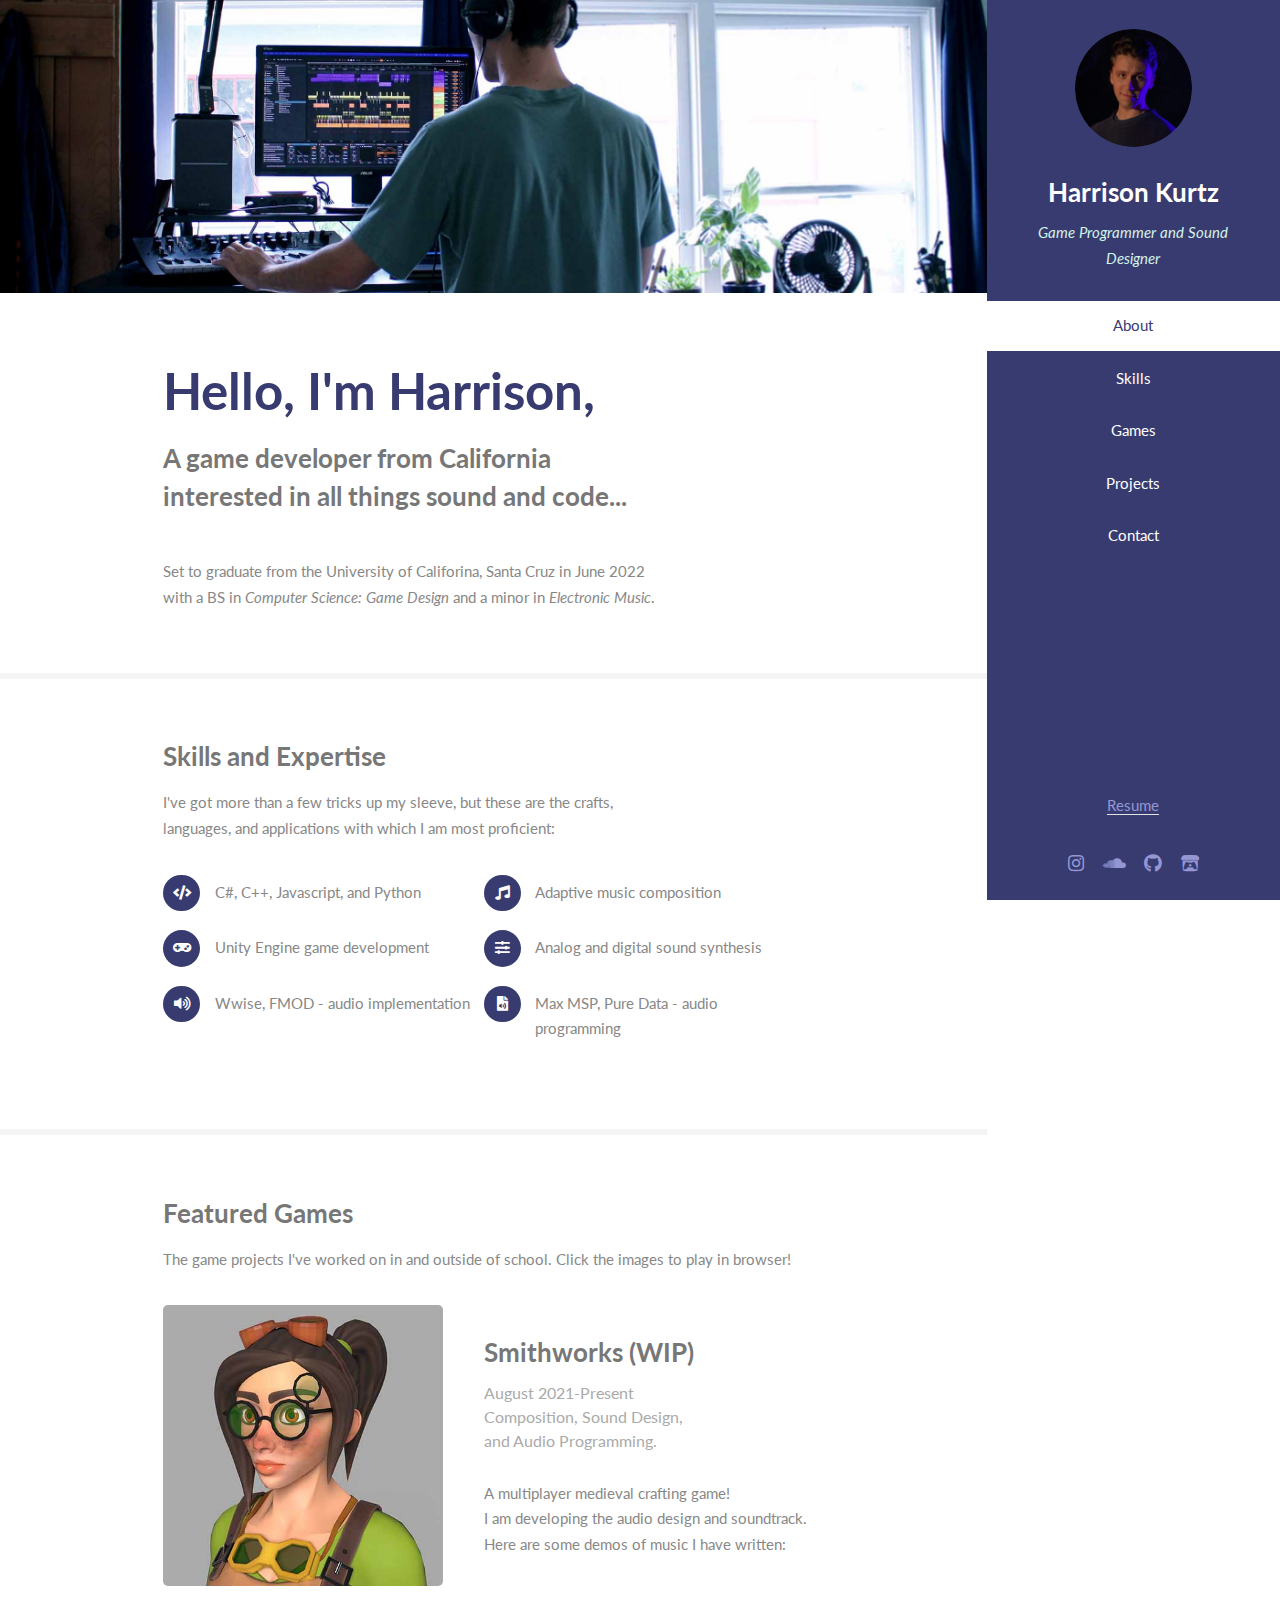
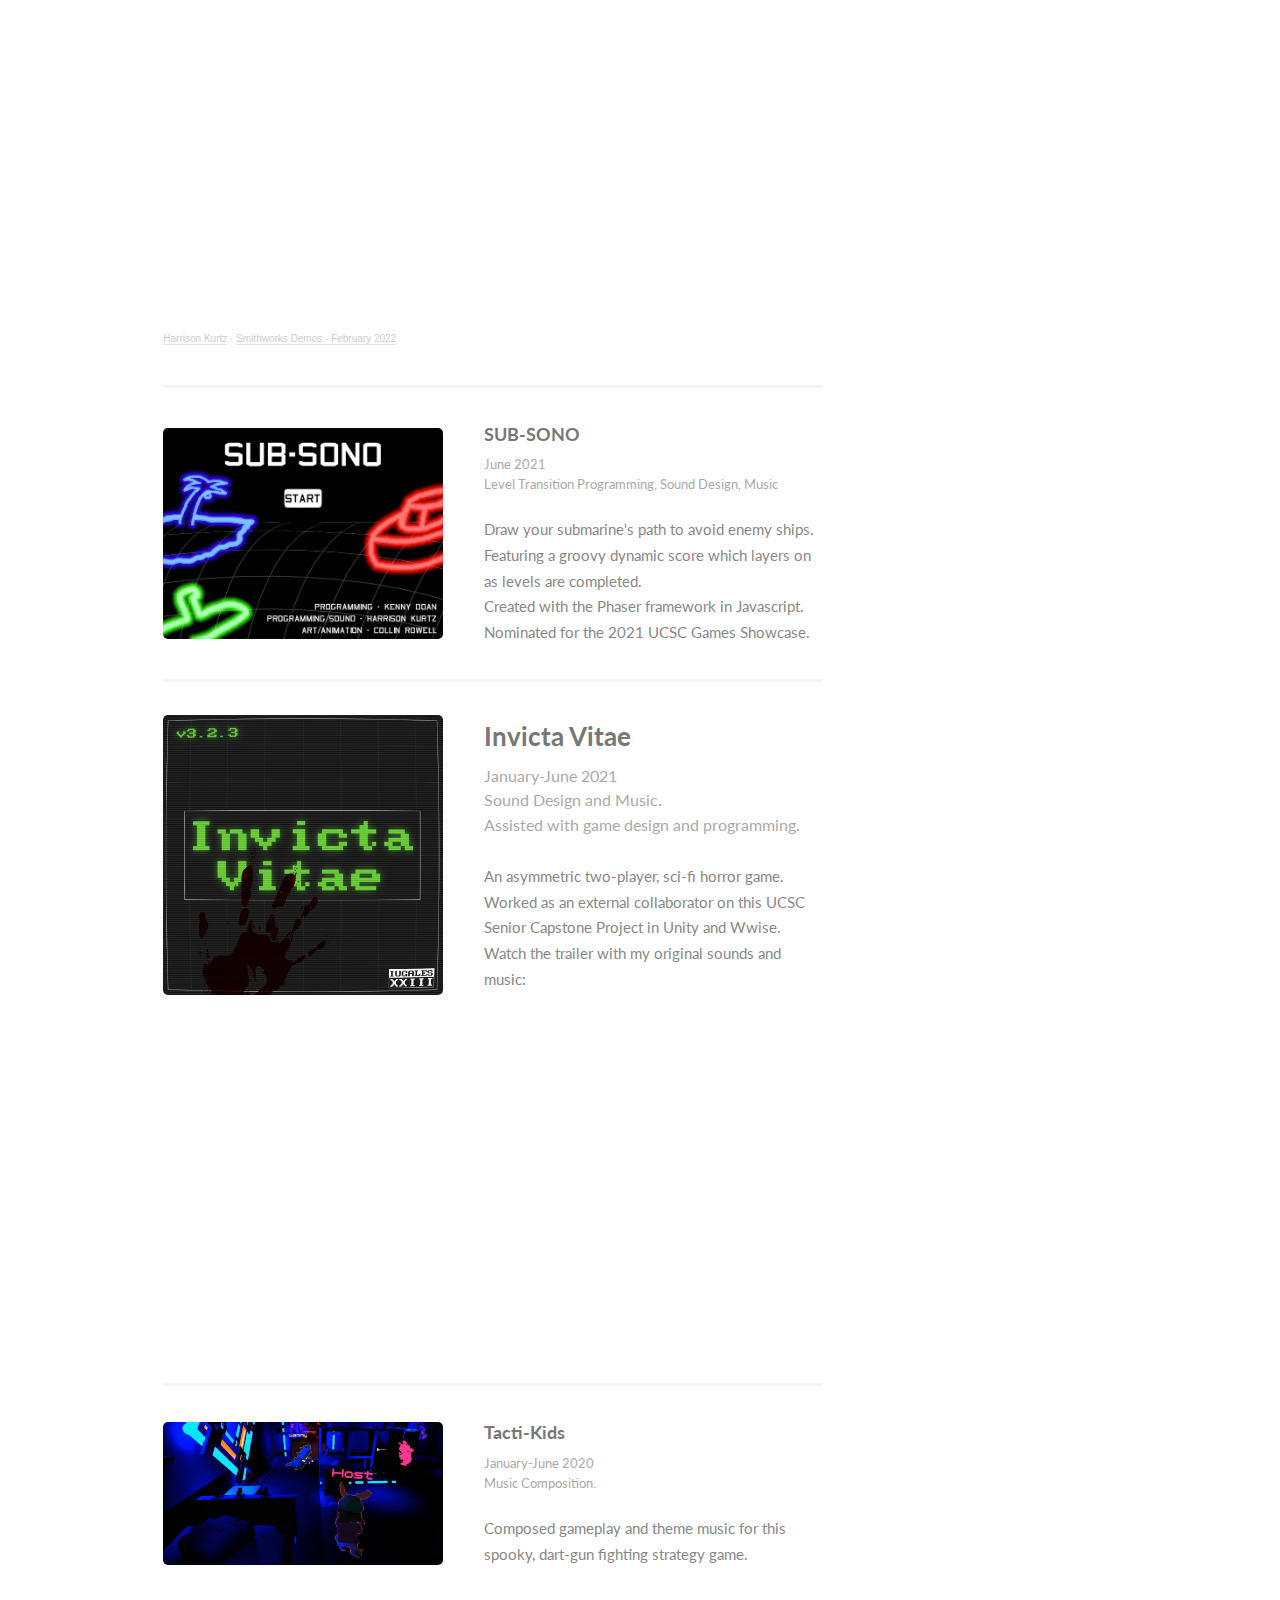
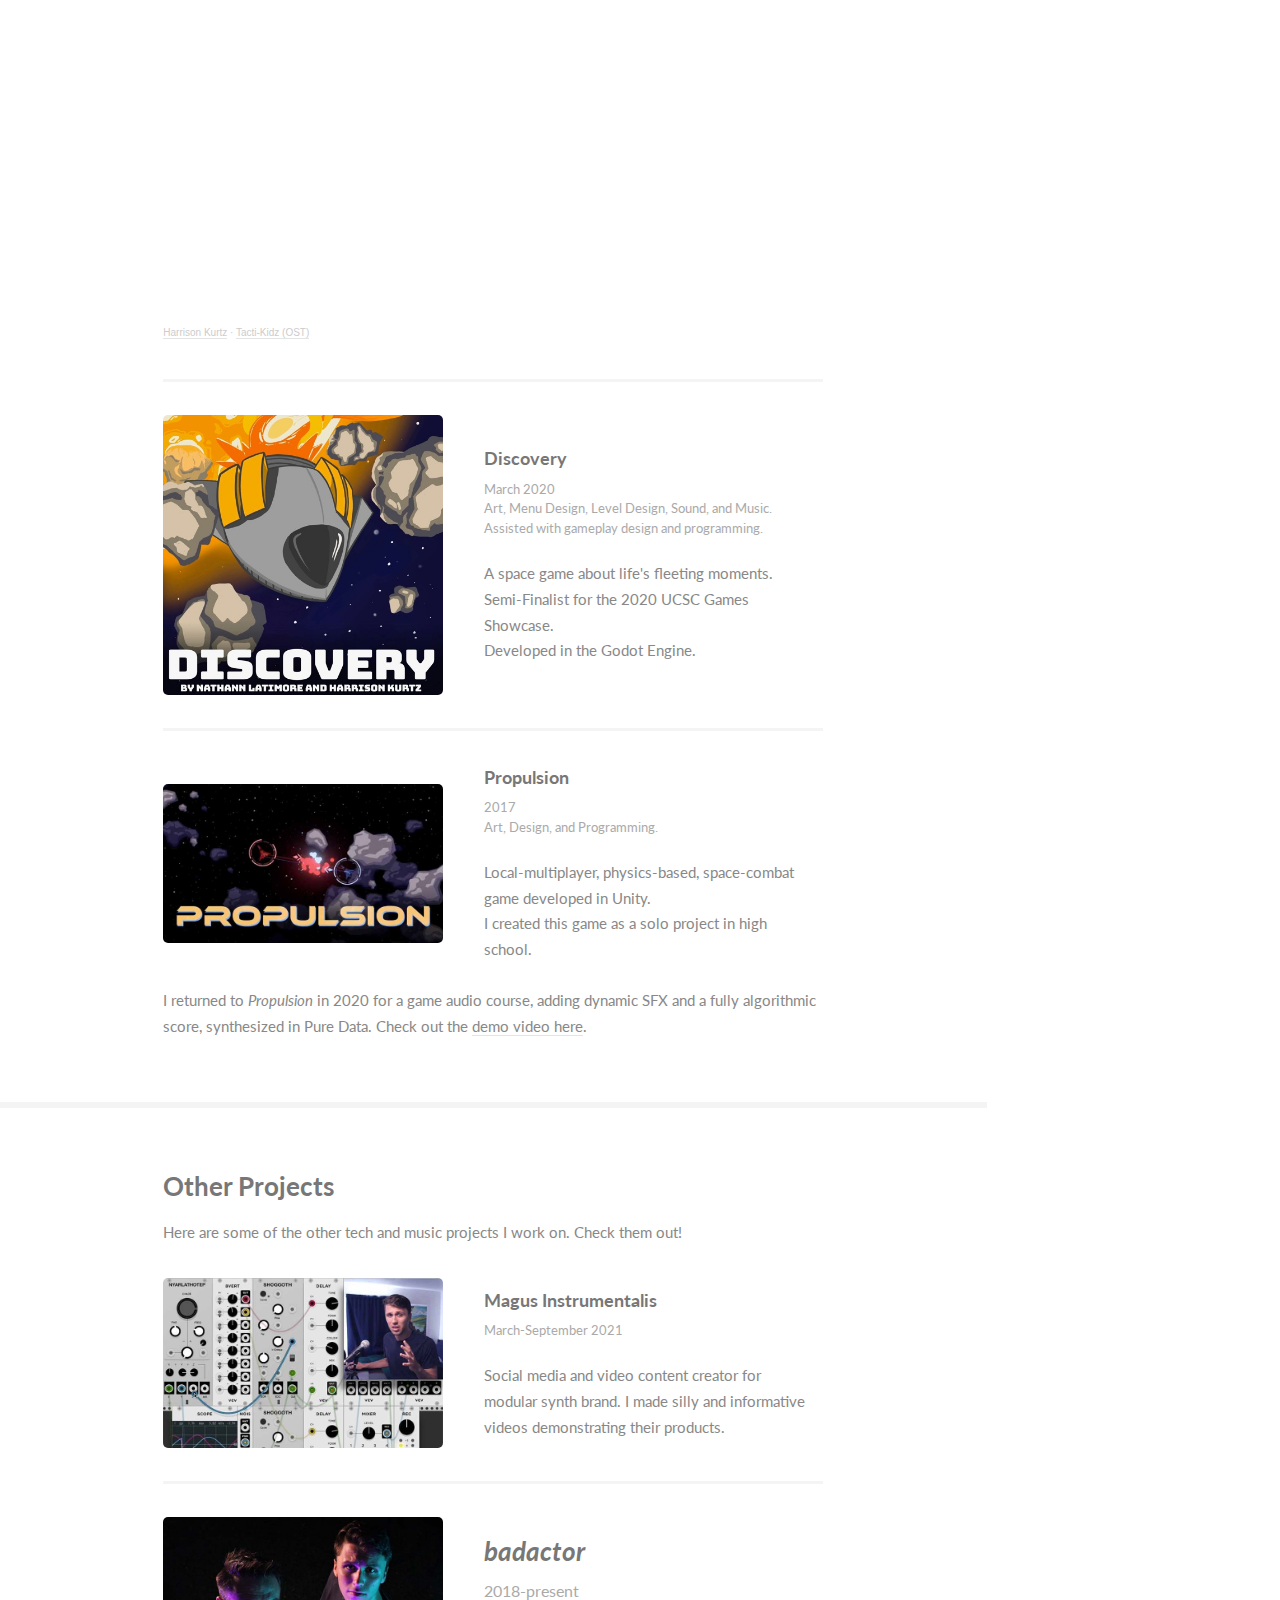
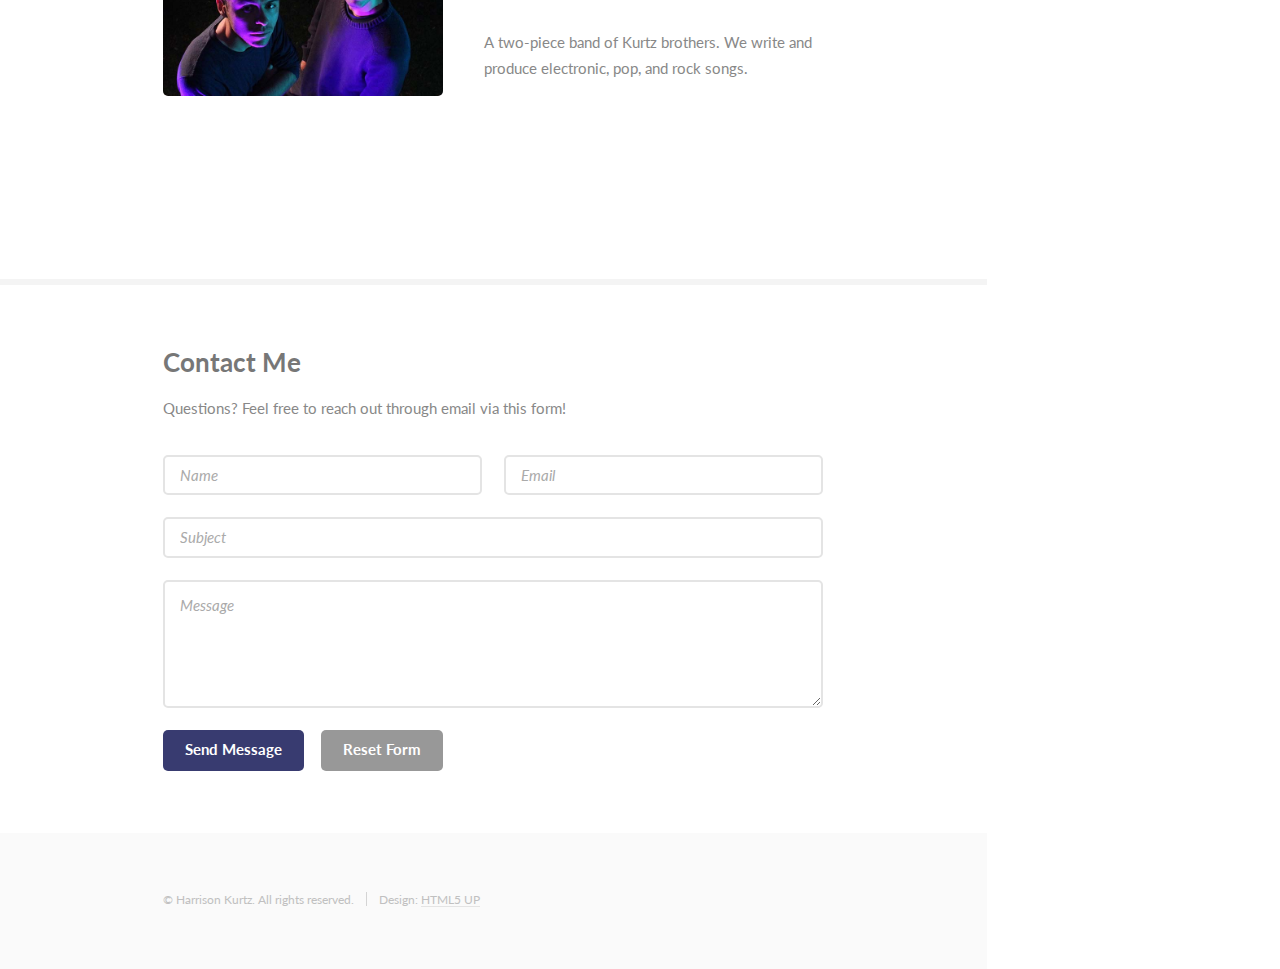
==== commit ebad6226: "Added smithworks demos and Invicta Vitae trailer" ====
--- a/index.html
+++ b/index.html
@@ -75,10 +75,10 @@
 									<ul class="feature-icons">
 										<li class="icon solid fa-code">C#, C++, Javascript, and Python</li>
 										<li class="icon solid fa-music">Adaptive music composition</li>
-										<li class="icon solid fa-gamepad">Unity Engine development</li>
+										<li class="icon solid fa-gamepad">Unity Engine game development</li>
 										<li class="icon solid fa-sliders-h">Analog and digital sound synthesis</li>
-										<li class="icon solid fa-volume-up">Wwise - Audio implementation</li>
-										<li class="icon solid fa-file-video">FCPX - Video editing</li>
+										<li class="icon solid fa-volume-up">Wwise, FMOD - audio implementation</li>
+										<li class="icon solid fa-file-audio">Max MSP, Pure Data - audio programming</li>
 									</ul>
 								</div>
 							</section>
@@ -89,6 +89,21 @@
 									<h3>Featured Games</h3>
 									<p>The game projects I've worked on in and outside of school. Click the images to play in browser!</p>
 									<div class="features">
+										<article>
+											<a href="https://soundcloud.com/user-199439298/sets/smithworks-demos-february-2022" class="image"><img src="images/smita.jpg" alt="" /></a>
+											<div class="inner">
+												<header>
+													<h3><a href="https://soundcloud.com/user-199439298/sets/smithworks-demos-february-2022">Smithworks (WIP)</a></h3>
+													<p>August 2021-Present<br \>
+													Composition, Sound Design, <br \>
+													and Audio Programming.</p>
+												</header>
+												<p>A multiplayer medieval crafting game!<br \>
+												I am developing the audio design and soundtrack.<br \>
+												Here are some demos of music I have written: </p>
+											</div>
+											<p></p>
+											<iframe width="100%" height="300" scrolling="no" frameborder="no" allow="autoplay" src="https://w.soundcloud.com/player/?url=https%3A//api.soundcloud.com/playlists/1389474967&color=%23ff5500&auto_play=false&hide_related=false&show_comments=true&show_user=true&show_reposts=false&show_teaser=true&visual=true"></iframe><div style="font-size: 10px; color: #cccccc;line-break: anywhere;word-break: normal;overflow: hidden;white-space: nowrap;text-overflow: ellipsis; font-family: Interstate,Lucida Grande,Lucida Sans Unicode,Lucida Sans,Garuda,Verdana,Tahoma,sans-serif;font-weight: 100;"><a href="https://soundcloud.com/user-199439298" title="Harrison Kurtz" target="_blank" style="color: #cccccc; text-decoration: none;">Harrison Kurtz</a> · <a href="https://soundcloud.com/user-199439298/sets/smithworks-demos-february-2022" title="Smithworks Demos - February 2022" target="_blank" style="color: #cccccc; text-decoration: none;">Smithworks Demos - February 2022</a></div>										</article>
 										<!--
 										<article>
 											<a href="#" class="image"><img src="images/room.jpg" alt="" /></a>
@@ -125,10 +140,11 @@
 												</header>
 												<p>An asymmetric two-player, sci-fi horror game.<br \>
 												Worked as an external collaborator on this UCSC Senior Capstone Project in Unity and Wwise.<br \>
-												Listen to the minimalist theme: </p>
+												Watch the trailer with my original sounds and music: </p>
 											</div>
 											<p></p>
-											<iframe width="100%" height="166" scrolling="no" frameborder="no" allow="autoplay" src="https://w.soundcloud.com/player/?url=https%3A//api.soundcloud.com/tracks/1060580605&color=%2328451d&auto_play=false&hide_related=false&show_comments=true&show_user=true&show_reposts=false&show_teaser=true"></iframe><div style="font-size: 10px; color: #cccccc;line-break: anywhere;word-break: normal;overflow: hidden;white-space: nowrap;text-overflow: ellipsis; font-family: Interstate,Lucida Grande,Lucida Sans Unicode,Lucida Sans,Garuda,Verdana,Tahoma,sans-serif;font-weight: 100;"><a href="https://soundcloud.com/user-199439298" title="Harrison Kurtz" target="_blank" style="color: #cccccc; text-decoration: none;">Harrison Kurtz</a> · <a href="https://soundcloud.com/user-199439298/invicta" title="invicta theme" target="_blank" style="color: #cccccc; text-decoration: none;">invicta theme</a></div>
+										<!--	<iframe width="100%" height="166" scrolling="no" frameborder="no" allow="autoplay" src="https://w.soundcloud.com/player/?url=https%3A//api.soundcloud.com/tracks/1060580605&color=%2328451d&auto_play=false&hide_related=false&show_comments=true&show_user=true&show_reposts=false&show_teaser=true"></iframe><div style="font-size: 10px; color: #cccccc;line-break: anywhere;word-break: normal;overflow: hidden;white-space: nowrap;text-overflow: ellipsis; font-family: Interstate,Lucida Grande,Lucida Sans Unicode,Lucida Sans,Garuda,Verdana,Tahoma,sans-serif;font-weight: 100;"><a href="https://soundcloud.com/user-199439298" title="Harrison Kurtz" target="_blank" style="color: #cccccc; text-decoration: none;">Harrison Kurtz</a> · <a href="https://soundcloud.com/user-199439298/invicta" title="invicta theme" target="_blank" style="color: #cccccc; text-decoration: none;">invicta theme</a></div> -->
+											<iframe width="560" height="315" src="https://www.youtube.com/embed/jo19cHWwTSA?start=18" title="YouTube video player" frameborder="0" allow="accelerometer; autoplay; clipboard-write; encrypted-media; gyroscope; picture-in-picture" allowfullscreen></iframe>
 										</article>
 										<article>
 											<a href="https://tactikidz.turnbaseddesign.dev/#tacti-kidz" class="image"><img src="images/tacti.jpg" alt="" /></a>
@@ -182,7 +198,7 @@
 											<div class="inner">
 												<header><h4>Magus Instrumentalis</h4>
 												<p>March-September 2021</p></header>
-												<p>Social media and video content creator for modular synth brand. I make silly and informative videos demonstrating their products.</p>
+												<p>Social media and video content creator for modular synth brand. I made silly and informative videos demonstrating their products.</p>
 											</div>
 										</article>
 										<article>
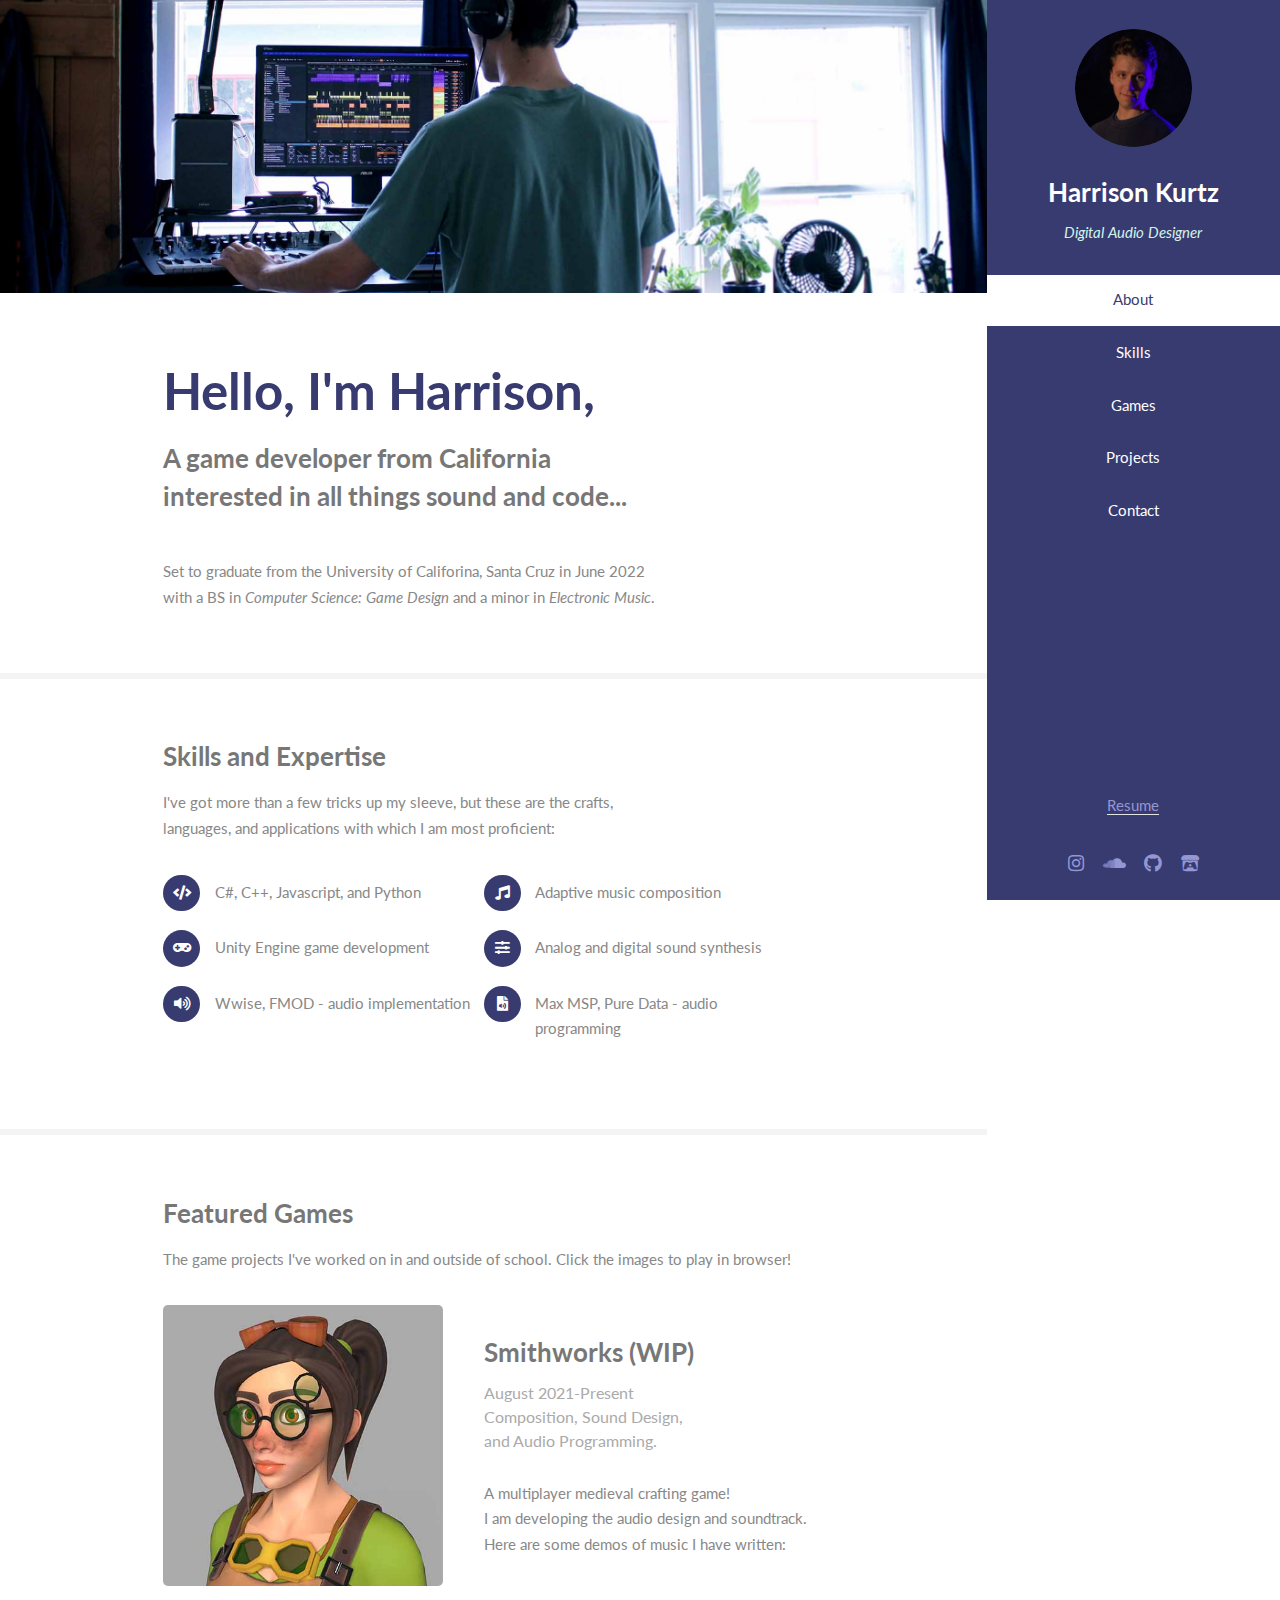
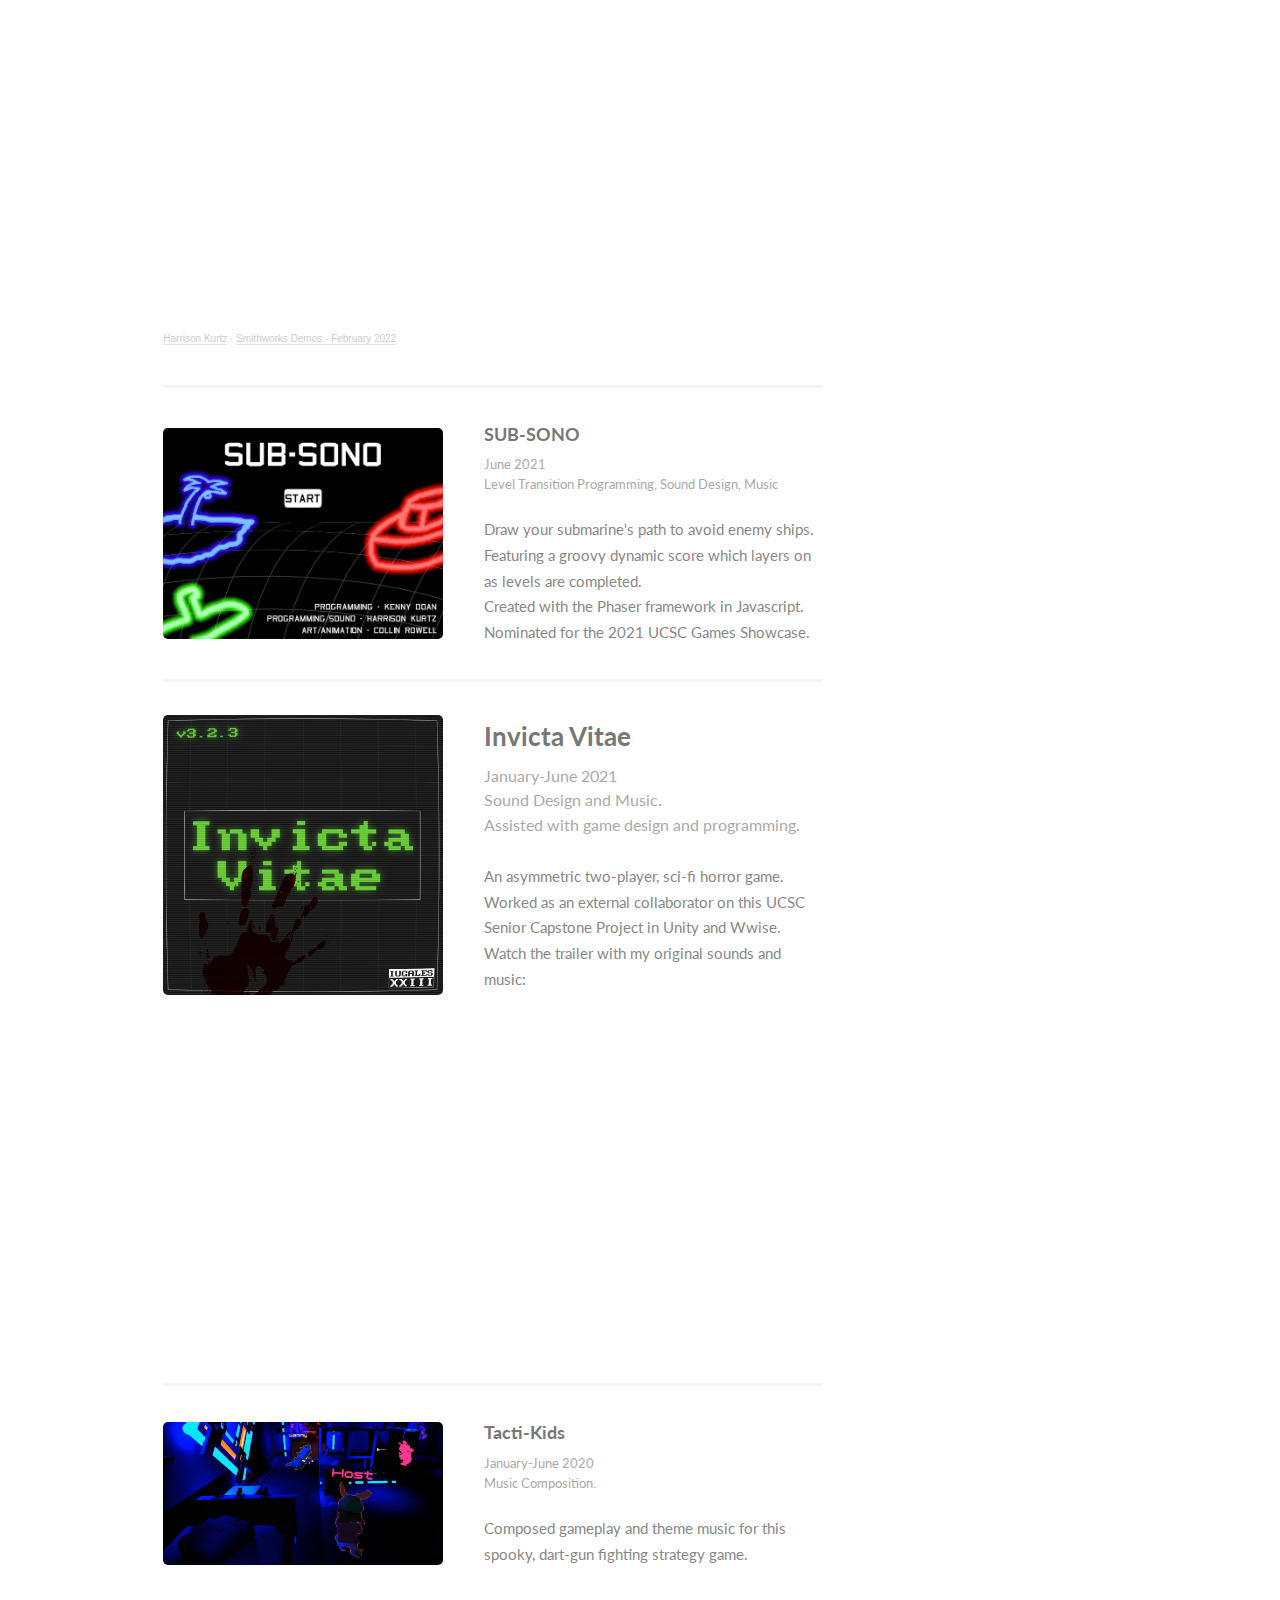
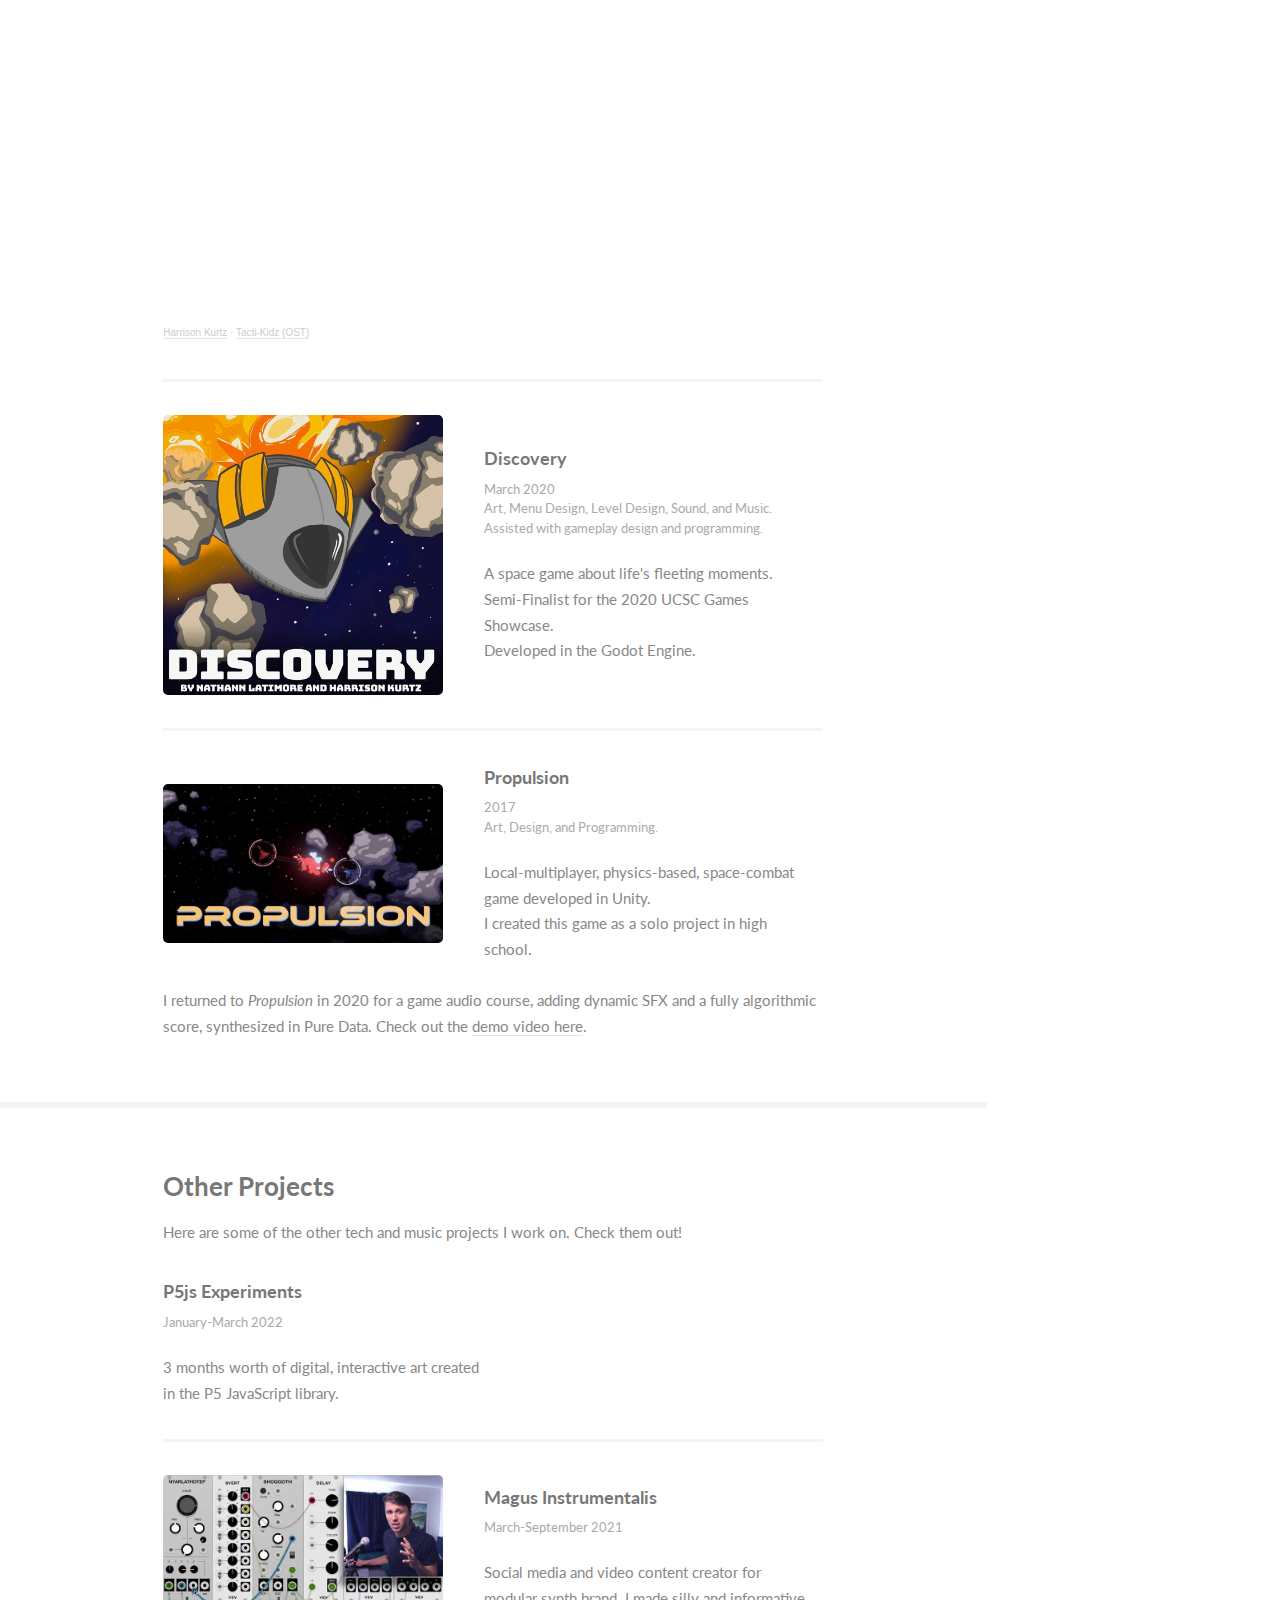
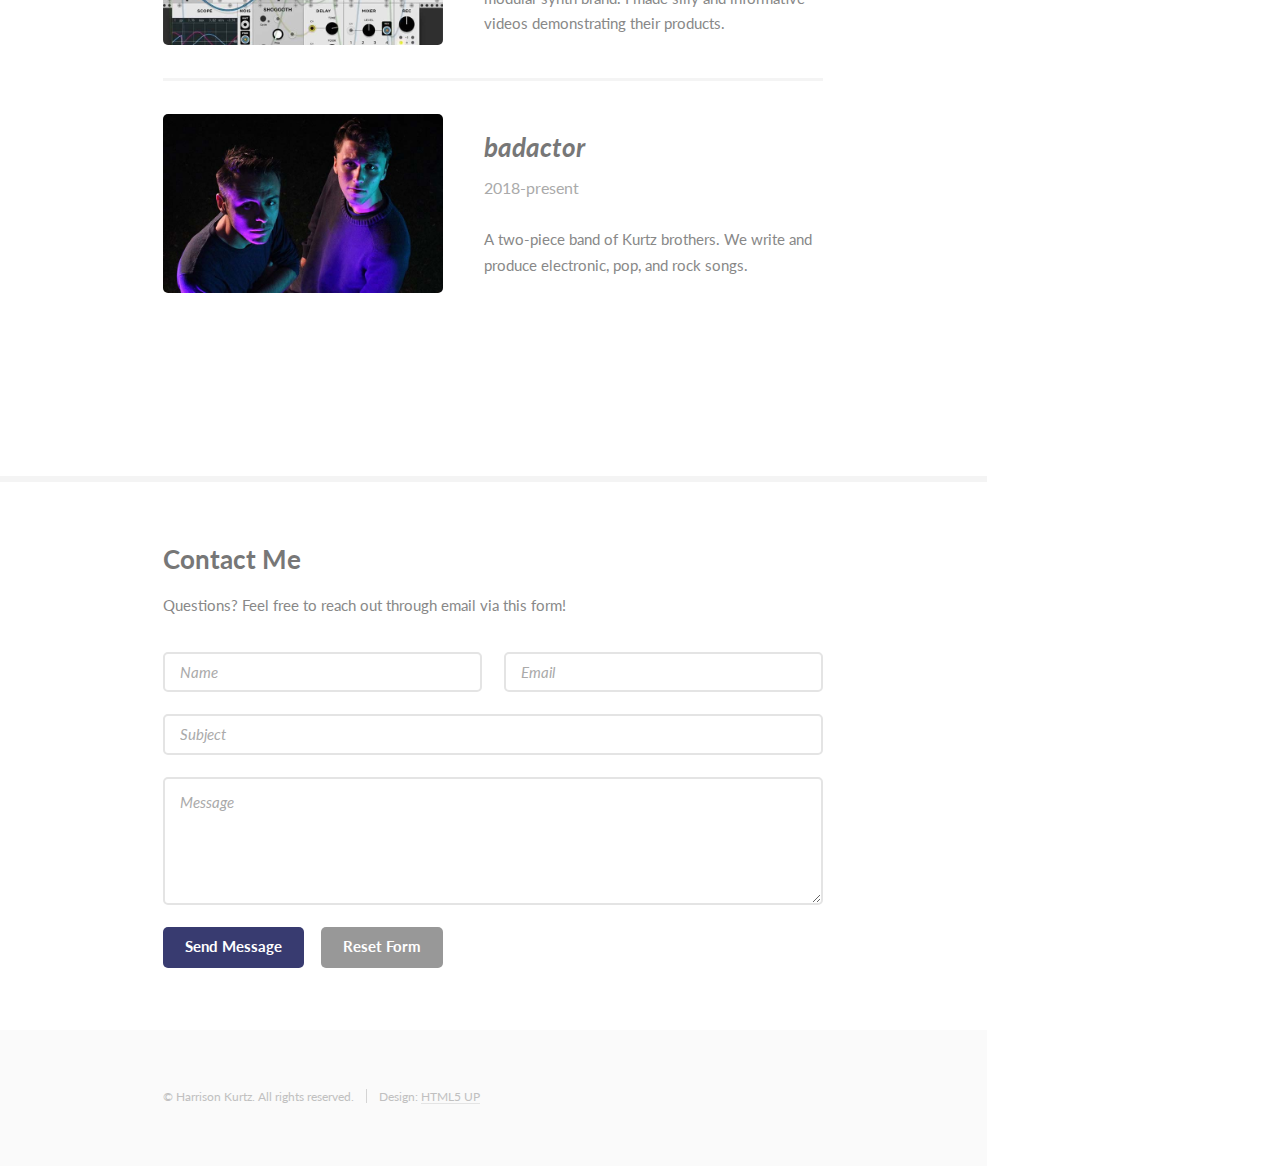
==== commit 6175f636: "Setting up the P5js hosting" ====
--- a/index.html
+++ b/index.html
@@ -19,7 +19,7 @@
 				<header>
 					<span class="image avatar"><img src="images/avatar.jpg" alt="" /></span>
 					<h1 id="logo"><a href="#">Harrison Kurtz</a></h1>
-					<p>Game Programmer and Sound Designer</p>
+					<p>Digital Audio Designer</p>
 				</header>
 				<nav id="nav">
 					<ul>
@@ -193,6 +193,14 @@
 									<h3>Other Projects</h3>
 									<p>Here are some of the other tech and music projects I work on. Check them out!</p>
 									<div class="features">
+										<article>
+											<!-- <a href="https://youtube.com/playlist?list=PLTb7EUBVccME9yP-pwnsGcXMgz-Zb4A4c" class="image"><img src="images/magus.jpg" alt="" /></a> -->
+											<div class="inner">
+												<header><h4><a href="p5/week1.html">P5js Experiments </a></h4>
+												<p>January-March 2022</p></header>
+												<p>3 months worth of digital, interactive art created in the P5 JavaScript library.</p>
+											</div>
+										</article>
 										<article>
 											<a href="https://youtube.com/playlist?list=PLTb7EUBVccME9yP-pwnsGcXMgz-Zb4A4c" class="image"><img src="images/magus.jpg" alt="" /></a>
 											<div class="inner">
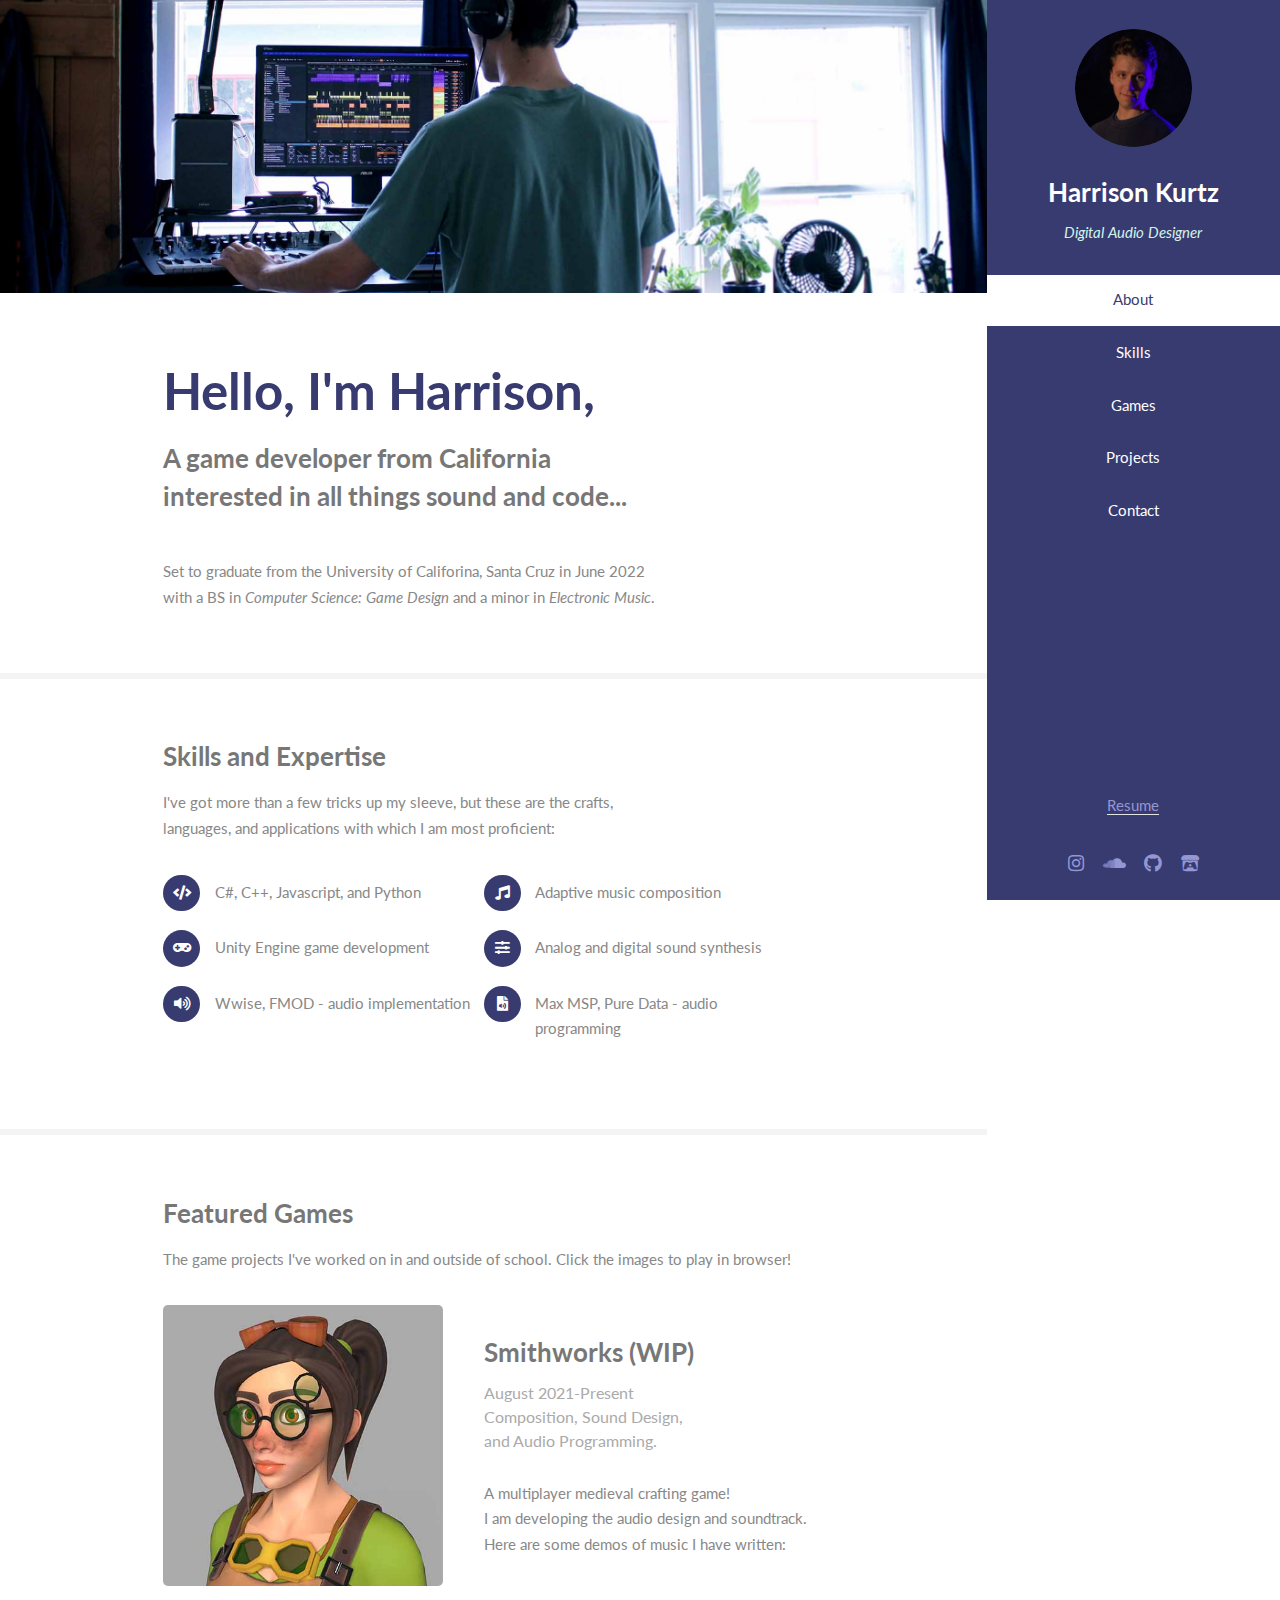
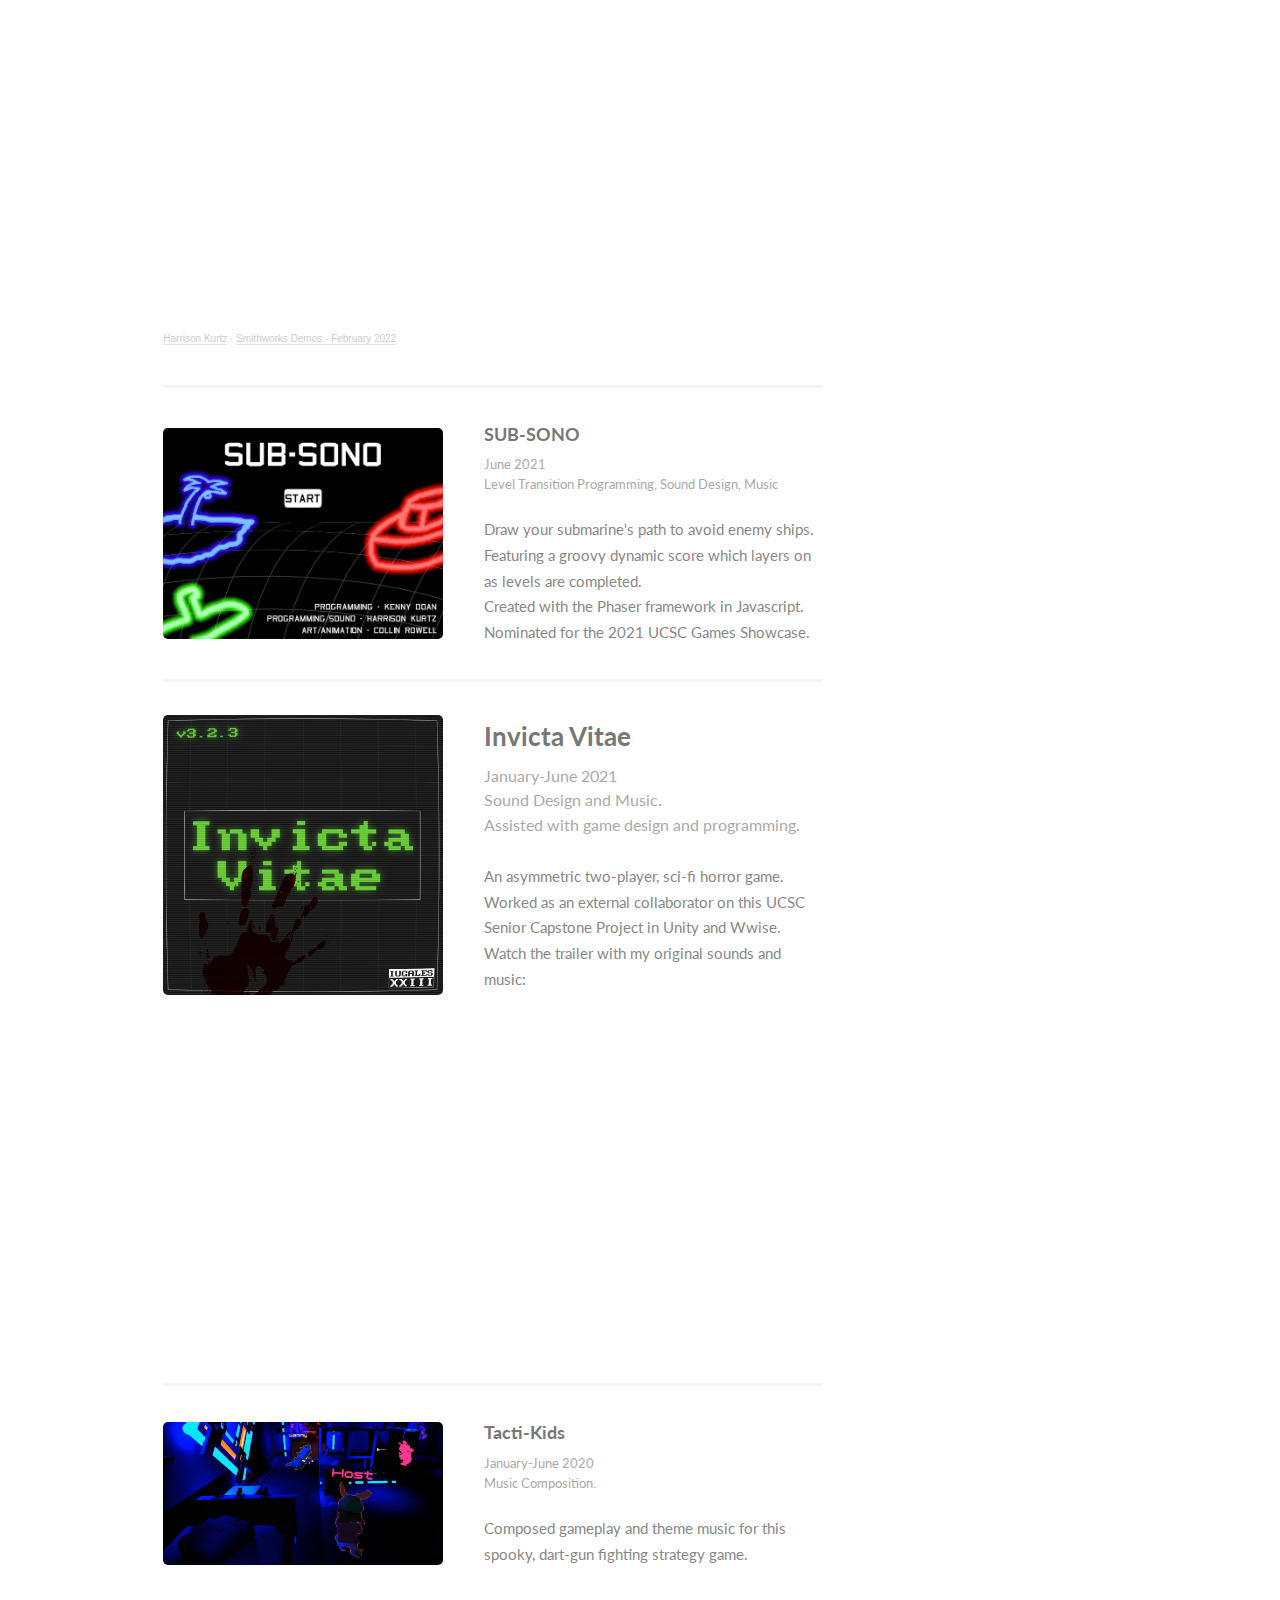
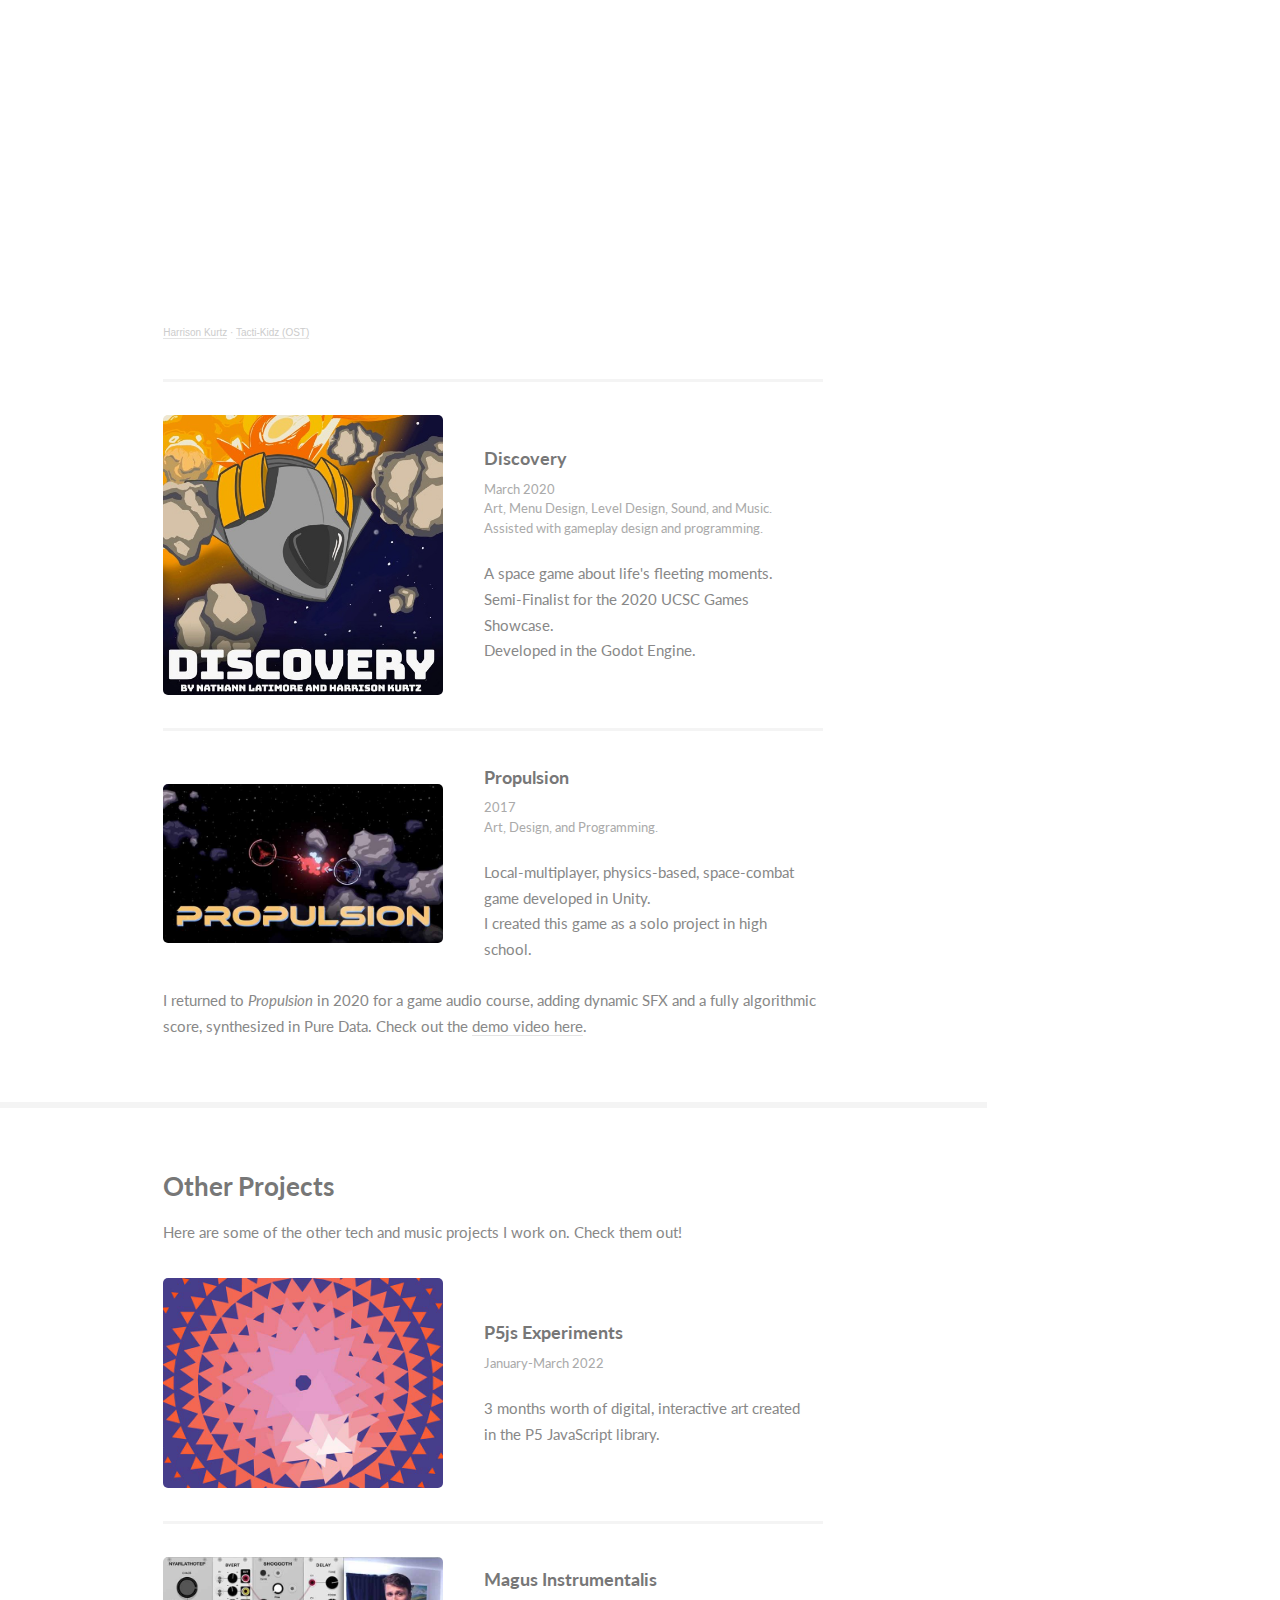
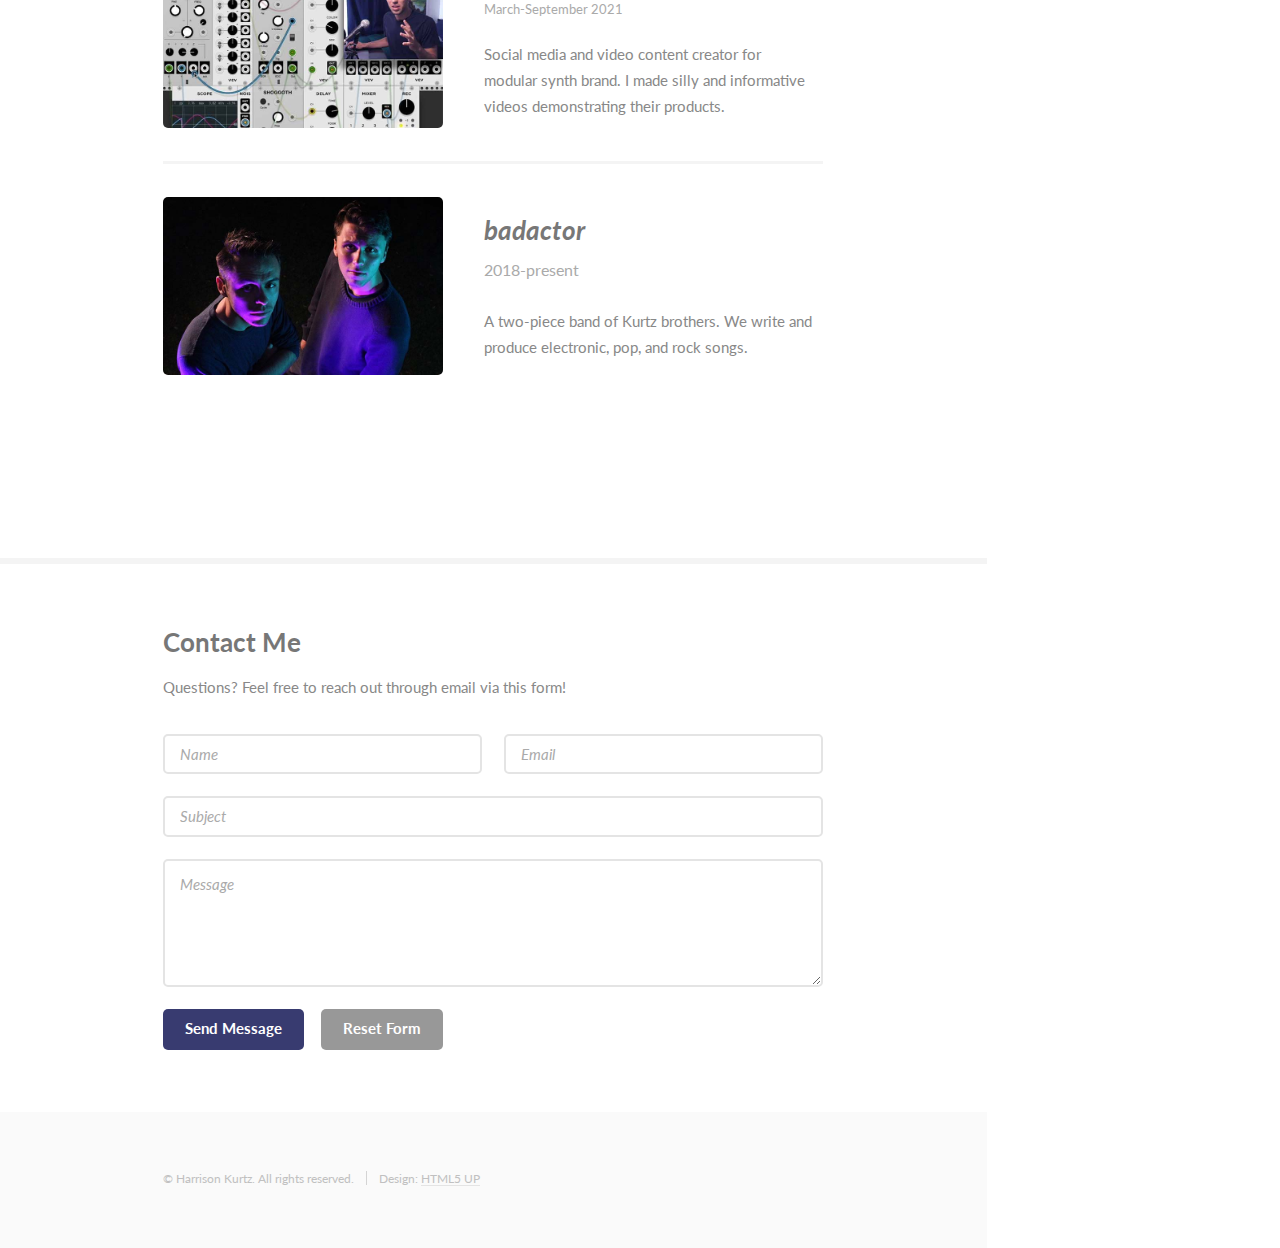
==== commit 9763a348: "Added all the p5 pages!" ====
--- a/index.html
+++ b/index.html
@@ -194,7 +194,7 @@
 									<p>Here are some of the other tech and music projects I work on. Check them out!</p>
 									<div class="features">
 										<article>
-											<!-- <a href="https://youtube.com/playlist?list=PLTb7EUBVccME9yP-pwnsGcXMgz-Zb4A4c" class="image"><img src="images/magus.jpg" alt="" /></a> -->
+											<a href="p5/week1.html" class="image"><img src="images/pfive.jpg" alt="" /></a> 
 											<div class="inner">
 												<header><h4><a href="p5/week1.html">P5js Experiments </a></h4>
 												<p>January-March 2022</p></header>
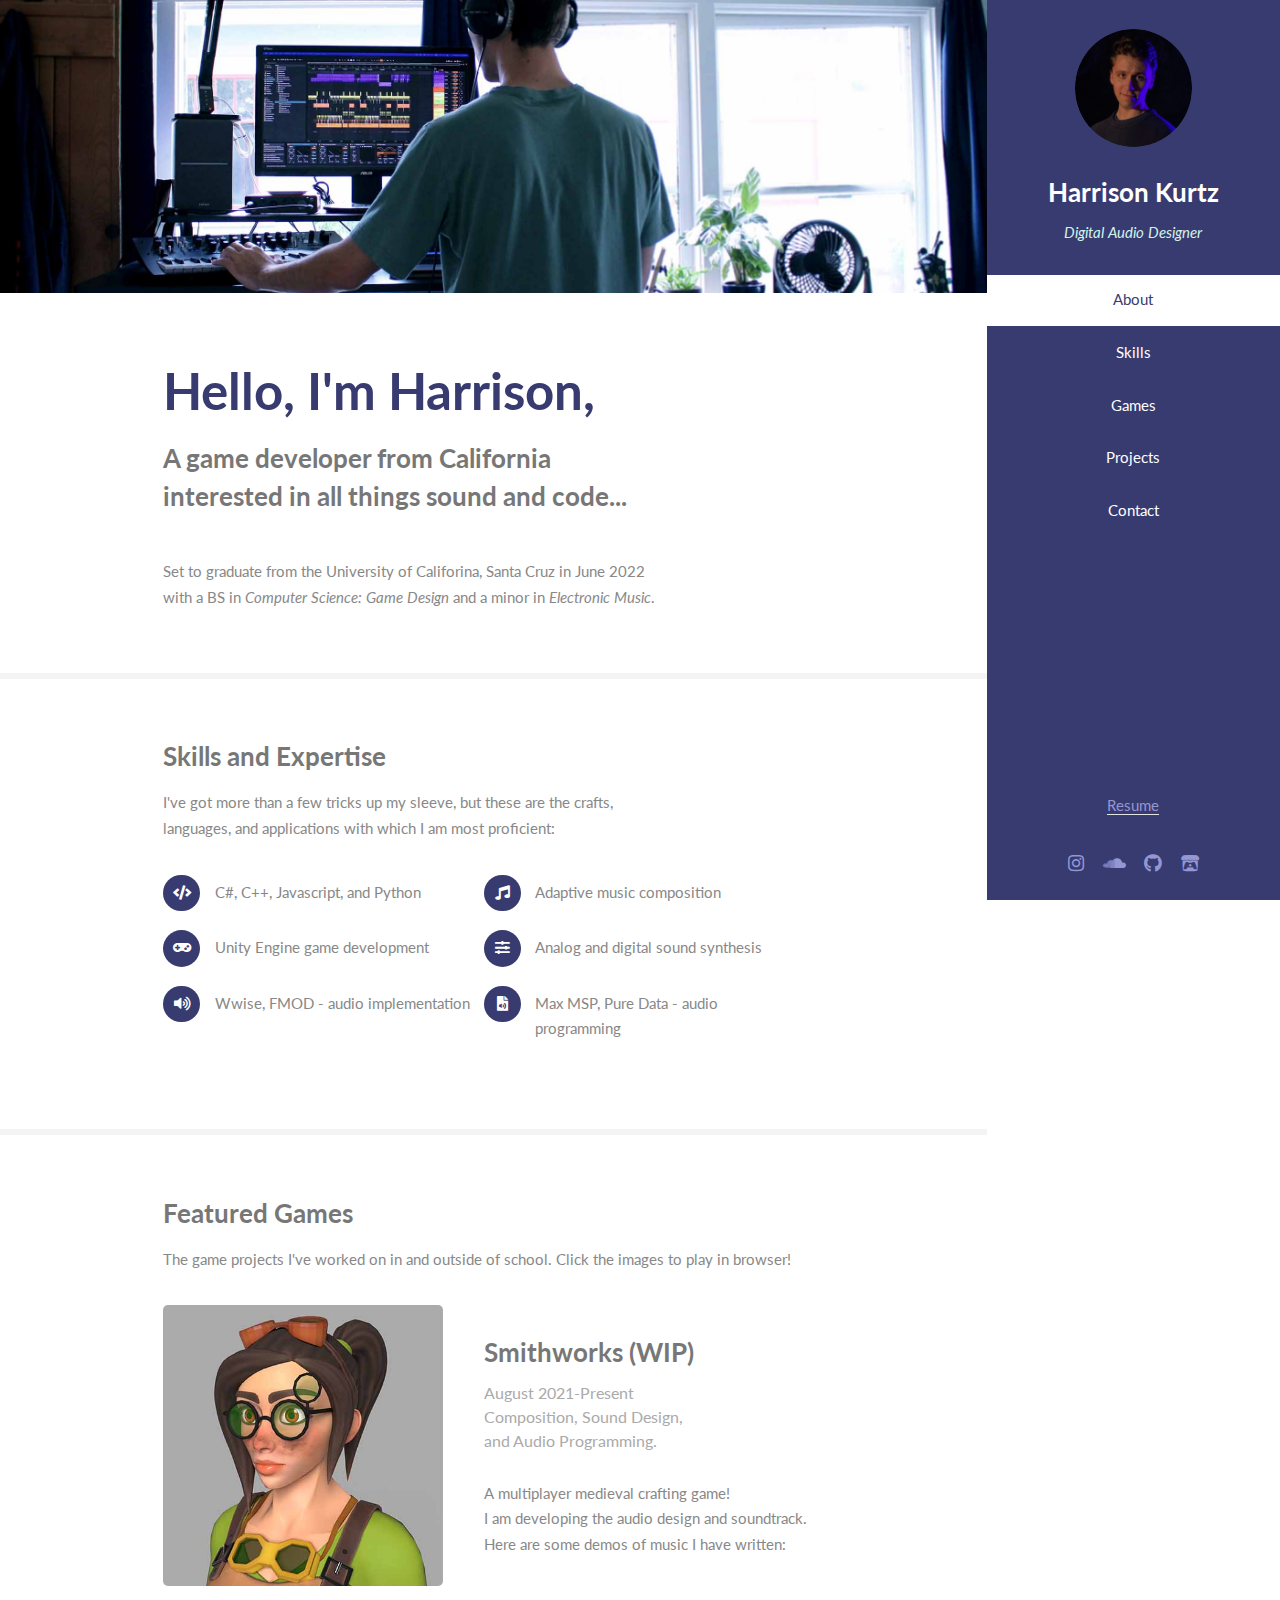
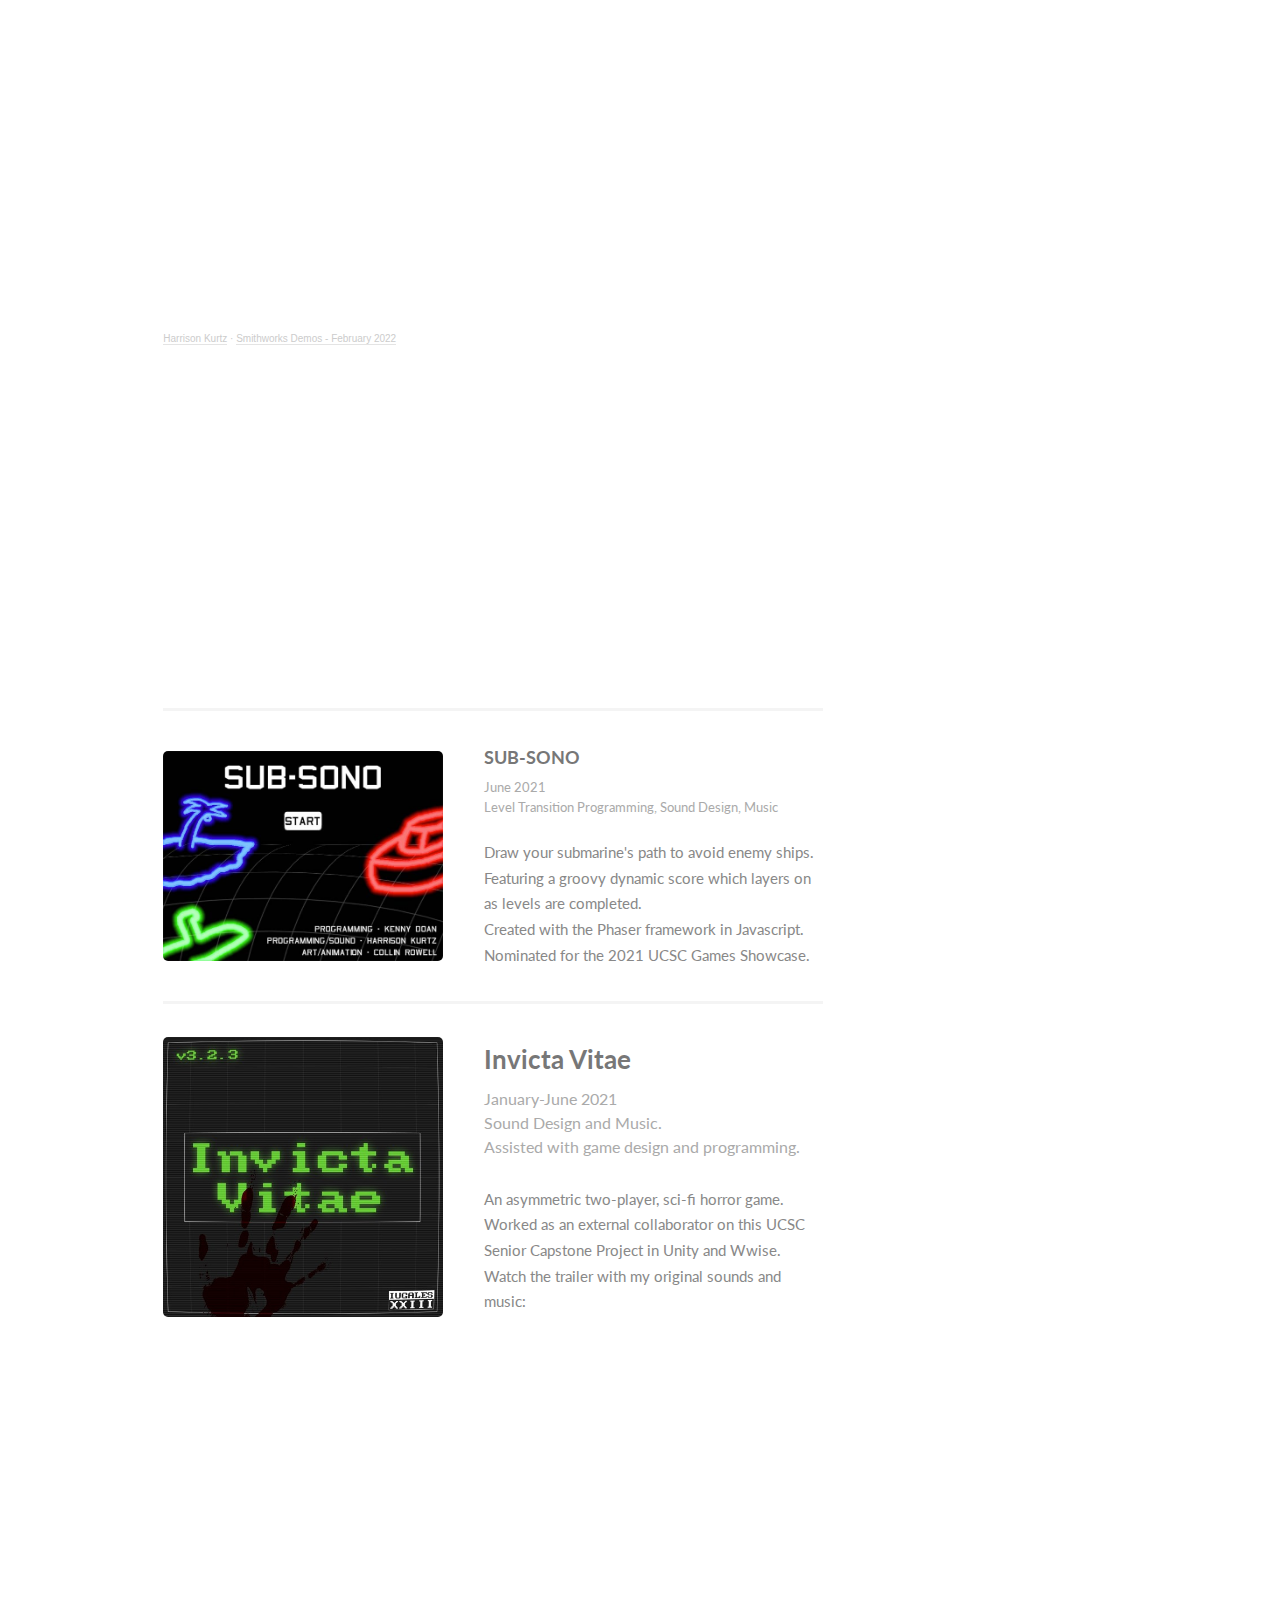
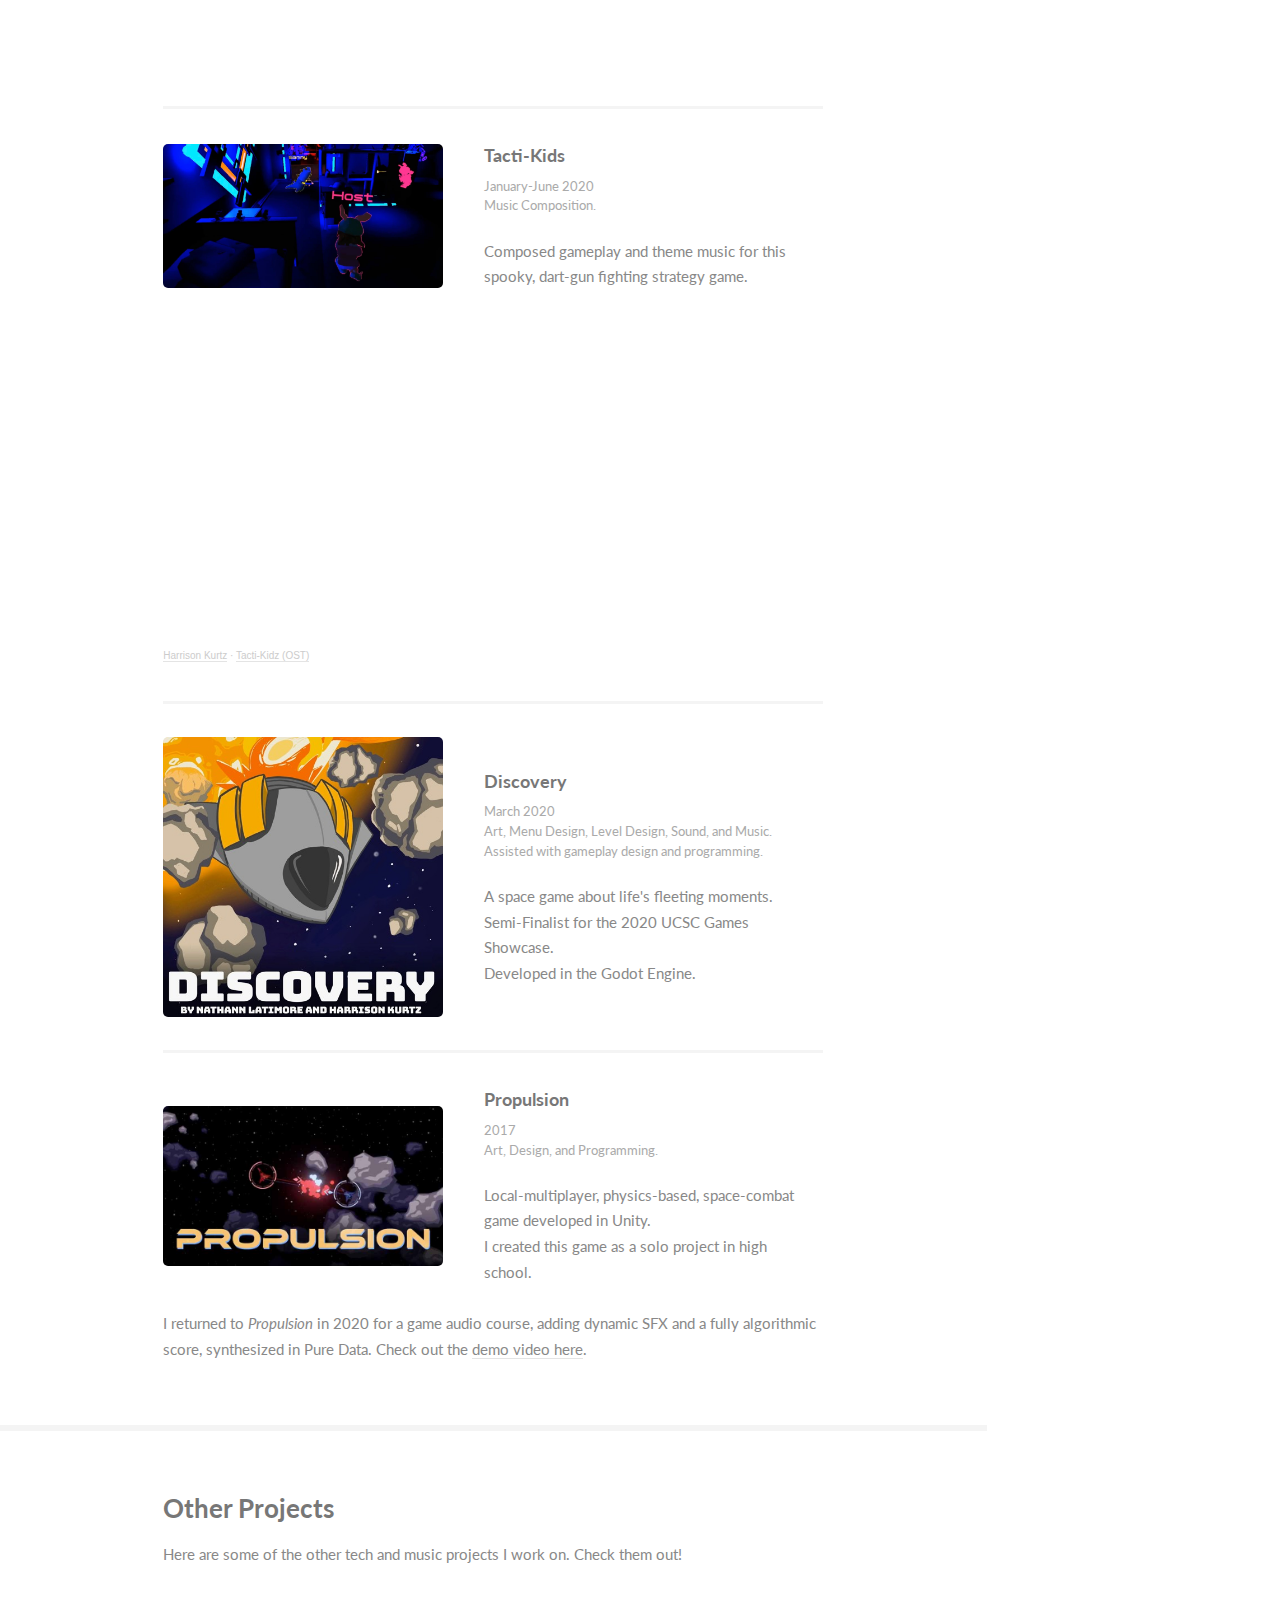
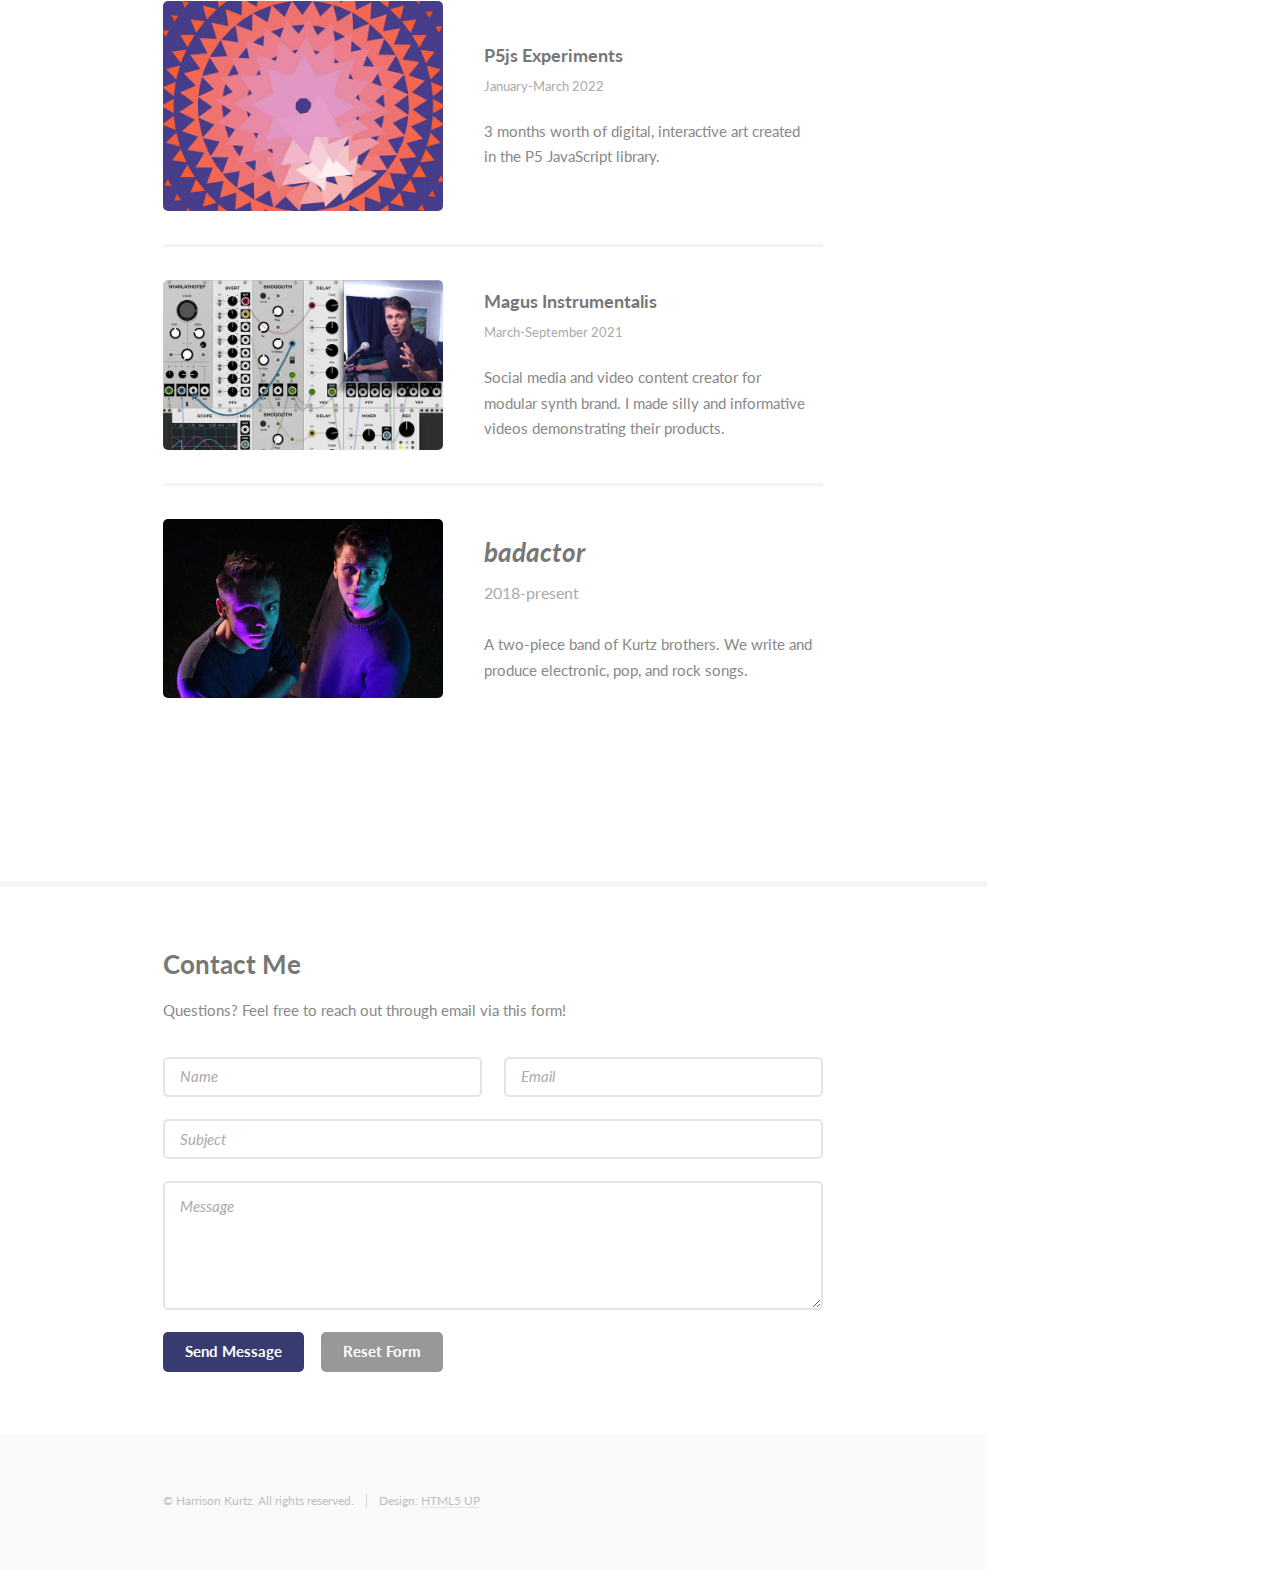
==== commit 2ae892e3: "embedded Smithworks progress vid" ====
--- a/index.html
+++ b/index.html
@@ -103,7 +103,9 @@
 												Here are some demos of music I have written: </p>
 											</div>
 											<p></p>
-											<iframe width="100%" height="300" scrolling="no" frameborder="no" allow="autoplay" src="https://w.soundcloud.com/player/?url=https%3A//api.soundcloud.com/playlists/1389474967&color=%23ff5500&auto_play=false&hide_related=false&show_comments=true&show_user=true&show_reposts=false&show_teaser=true&visual=true"></iframe><div style="font-size: 10px; color: #cccccc;line-break: anywhere;word-break: normal;overflow: hidden;white-space: nowrap;text-overflow: ellipsis; font-family: Interstate,Lucida Grande,Lucida Sans Unicode,Lucida Sans,Garuda,Verdana,Tahoma,sans-serif;font-weight: 100;"><a href="https://soundcloud.com/user-199439298" title="Harrison Kurtz" target="_blank" style="color: #cccccc; text-decoration: none;">Harrison Kurtz</a> · <a href="https://soundcloud.com/user-199439298/sets/smithworks-demos-february-2022" title="Smithworks Demos - February 2022" target="_blank" style="color: #cccccc; text-decoration: none;">Smithworks Demos - February 2022</a></div>										</article>
+											<iframe width="100%" height="300" scrolling="no" frameborder="no" allow="autoplay" src="https://w.soundcloud.com/player/?url=https%3A//api.soundcloud.com/playlists/1389474967&color=%23ff5500&auto_play=false&hide_related=false&show_comments=true&show_user=true&show_reposts=false&show_teaser=true&visual=true"></iframe><div style="font-size: 10px; color: #cccccc;line-break: anywhere;word-break: normal;overflow: hidden;white-space: nowrap;text-overflow: ellipsis; font-family: Interstate,Lucida Grande,Lucida Sans Unicode,Lucida Sans,Garuda,Verdana,Tahoma,sans-serif;font-weight: 100;"><a href="https://soundcloud.com/user-199439298" title="Harrison Kurtz" target="_blank" style="color: #cccccc; text-decoration: none;">Harrison Kurtz</a> · <a href="https://soundcloud.com/user-199439298/sets/smithworks-demos-february-2022" title="Smithworks Demos - February 2022" target="_blank" style="color: #cccccc; text-decoration: none;">Smithworks Demos - February 2022</a></div>
+											<iframe width="560" height="315" src="https://www.youtube.com/embed/rySIRK-yf7w" title="YouTube video player" frameborder="0" allow="accelerometer; autoplay; clipboard-write; encrypted-media; gyroscope; picture-in-picture" allowfullscreen></iframe>
+										</article>
 										<!--
 										<article>
 											<a href="#" class="image"><img src="images/room.jpg" alt="" /></a>
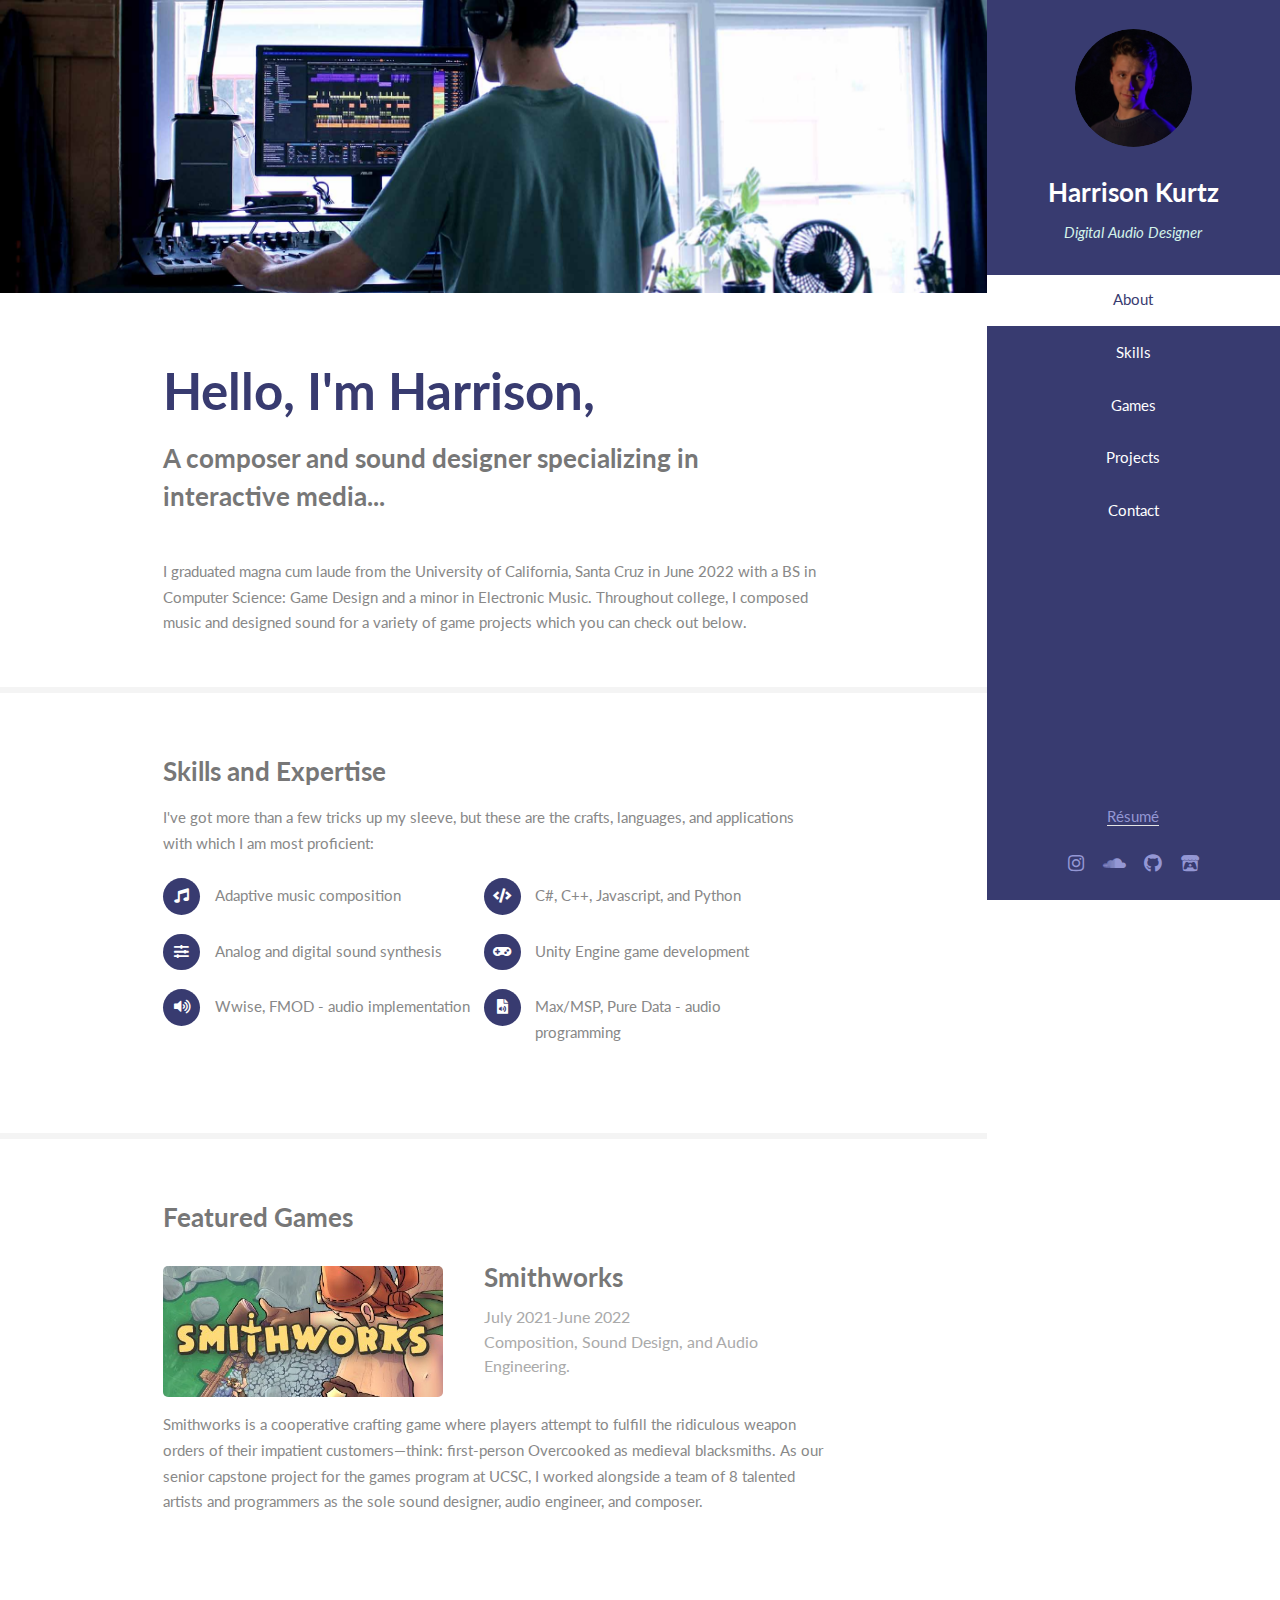
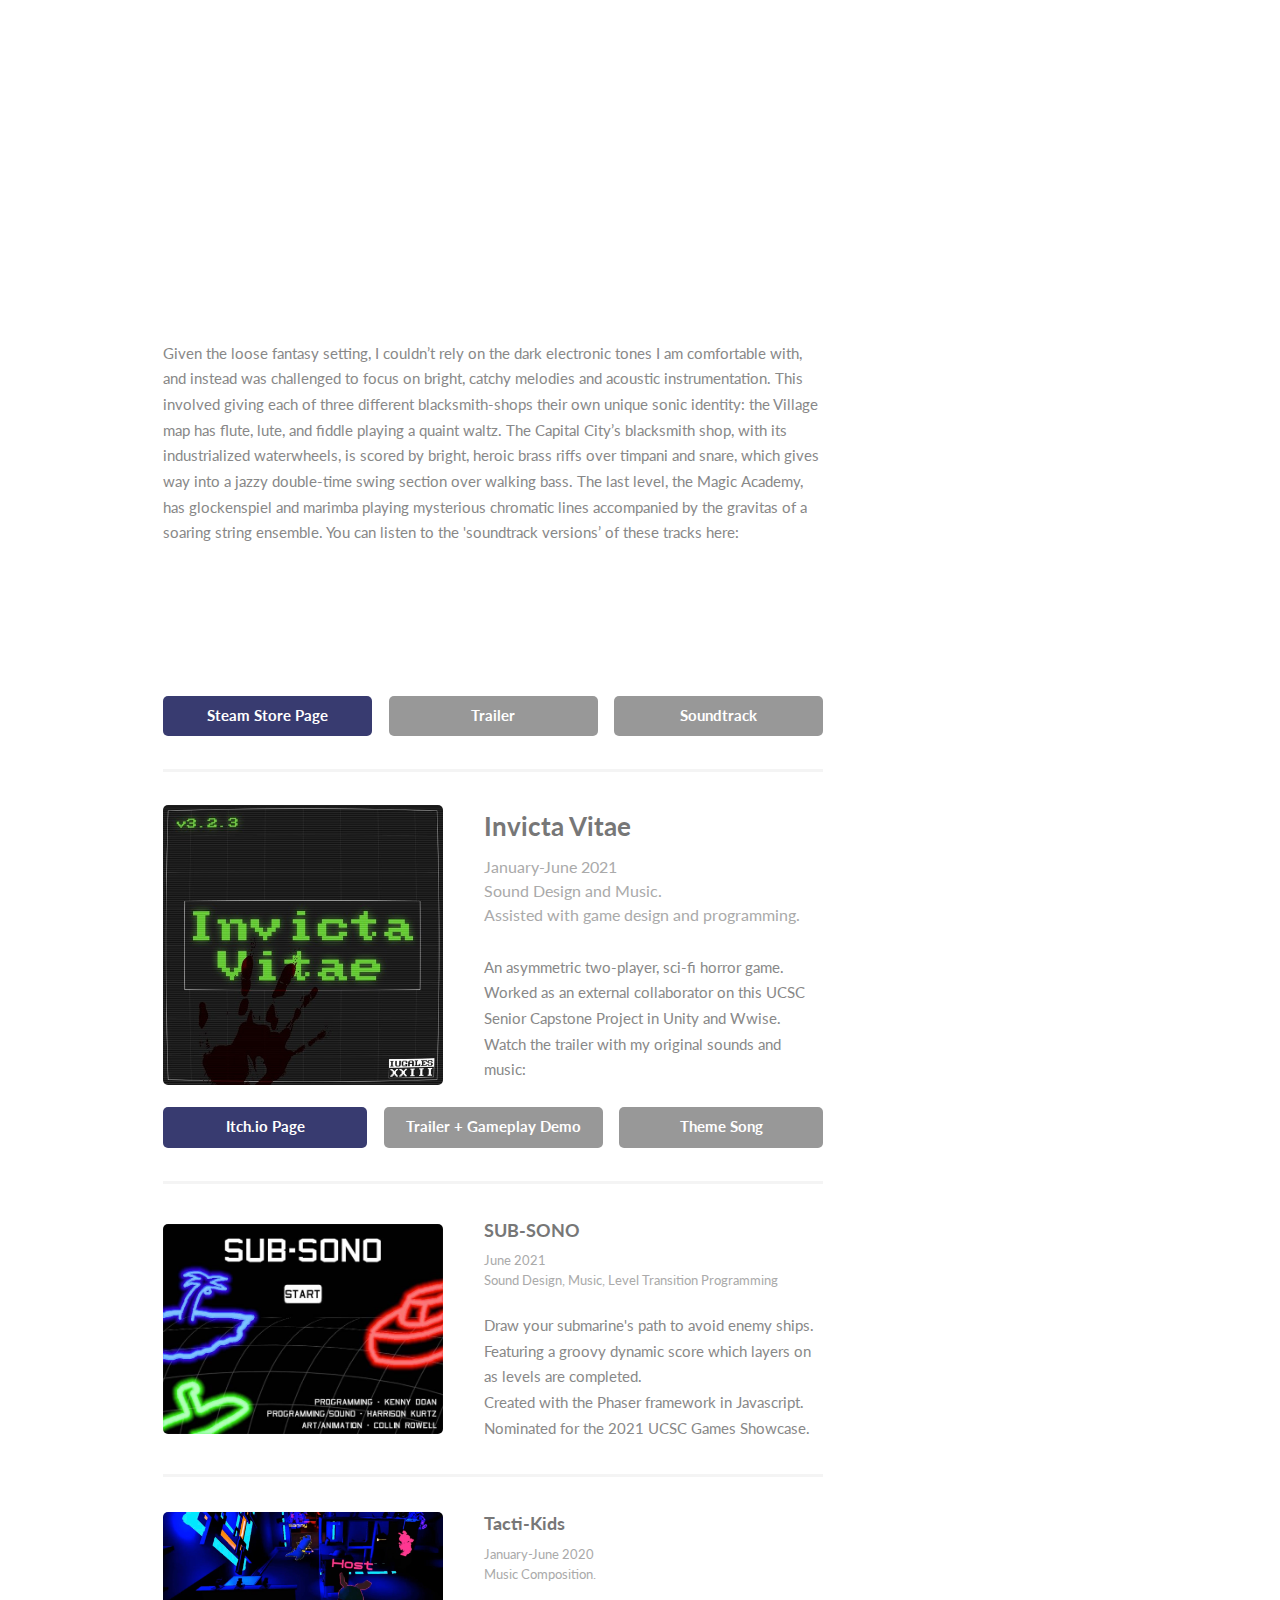
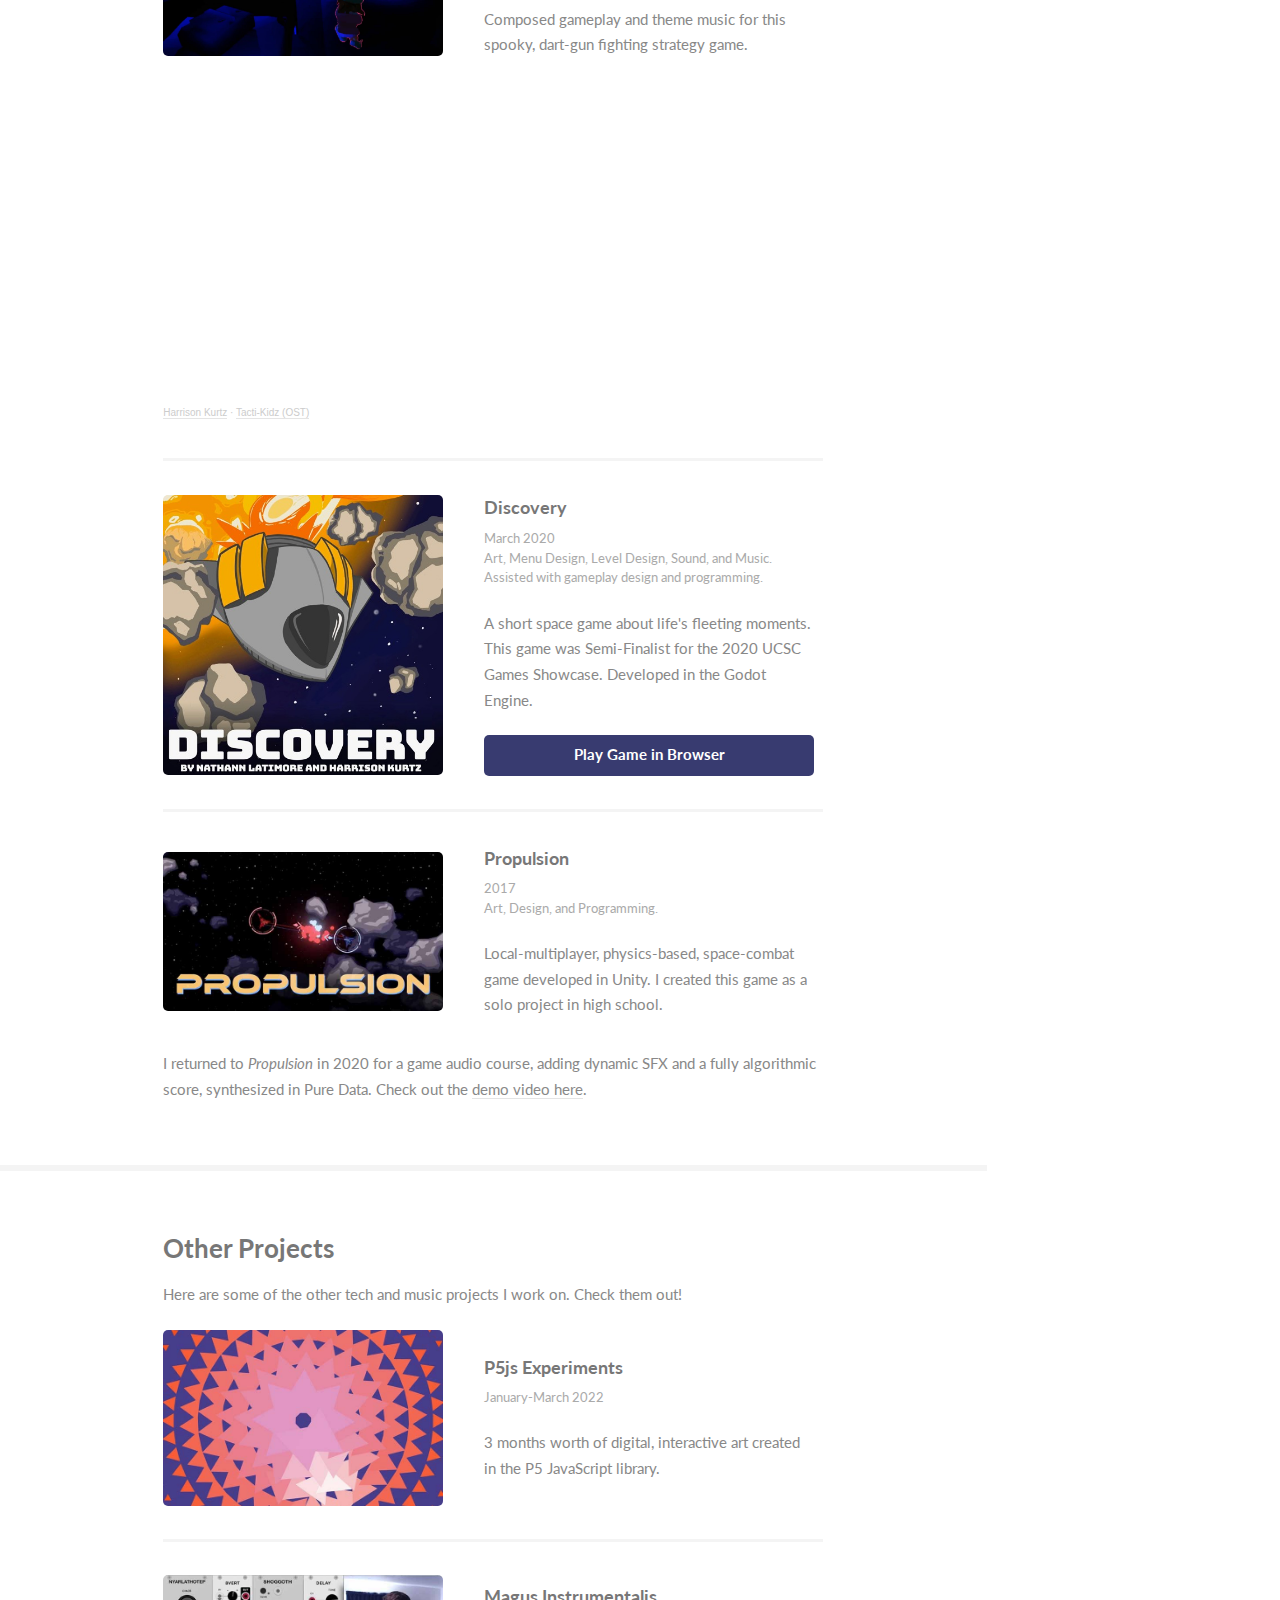
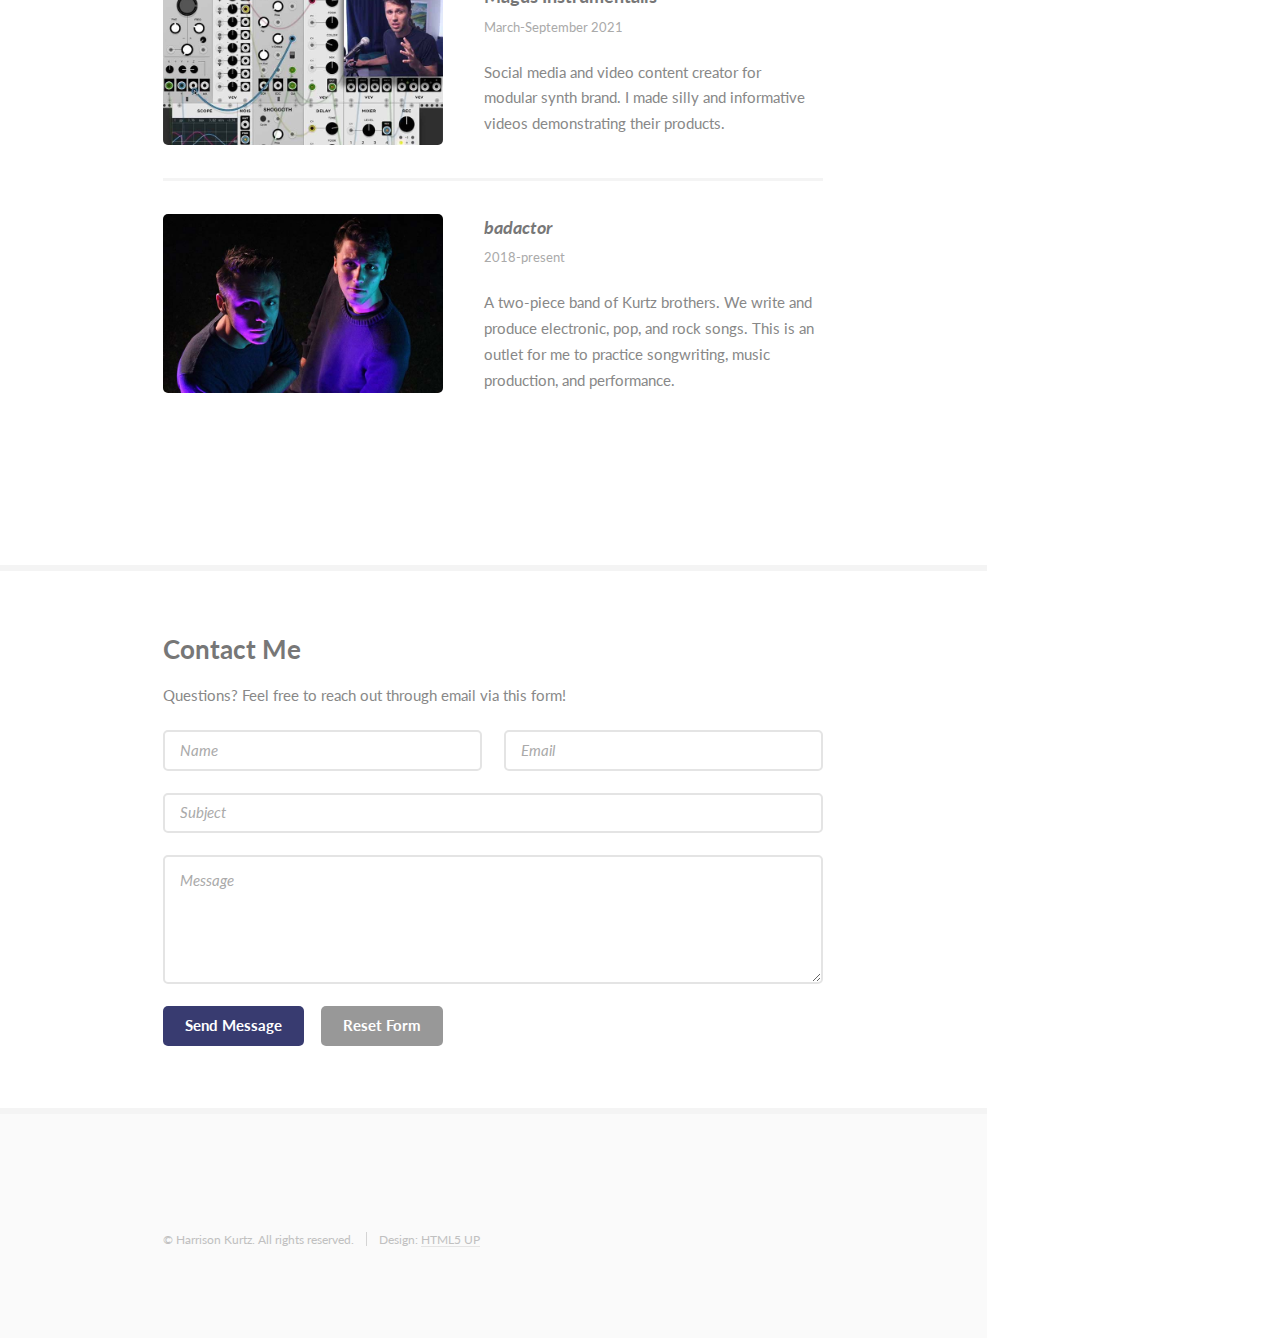
==== commit fb590ede: "Updated Smithworks section" ====
--- a/index.html
+++ b/index.html
@@ -31,7 +31,7 @@
 					</ul>
 				</nav>
 				<footer>
-					<p><a href="/resumes/Resume.pdf">Resume</a></p>
+					<p><a href="/resumes/Resume.pdf">Résumé</a></p>
 					<ul class="icons">
 						<li><a href="https://www.instagram.com/h.kurtz/" class="icon brands fa-instagram"><span class="label">Instagram</span></a></li>
 						<li><a href="https://soundcloud.com/user-199439298" class="icon brands fa-soundcloud"><span class="label">Soundcloud</span></a></li>
@@ -55,12 +55,12 @@
 								<div class="container">
 									<header class="major">
 										<h2>Hello, I'm Harrison,</h2>
-										<p>A game developer from California<br />
-										interested in all things sound and code...</p>
+										<p>A composer and sound designer specializing in interactive media...</p>
 									</header>
 									<p>
-										Set to graduate from the University of Califorina, Santa Cruz in June 2022 <br \>
-										with a BS in <i>Computer Science: Game Design</i> and a minor in <i>Electronic Music</i>.
+										I graduated magna cum laude from the University of California, Santa Cruz 
+										in June 2022 with a BS in Computer Science: Game Design and a minor in Electronic Music. 
+										Throughout college, I composed music and designed sound for a variety of game projects which you can check out below. 
 									</p>
 									<!--<p>Click <a href="./resumes/Resume.pdf">here</a> for a printable resume!</p> -->
 								</div>
@@ -70,15 +70,14 @@
 							<section id="two">
 								<div class="container">
 									<h3>Skills and Expertise</h3>
-									<p>I've got more than a few tricks up my sleeve, but these are the crafts, <br />
-										languages, and applications with which I am most proficient:</p>
+									<p>I've got more than a few tricks up my sleeve, but these are the crafts, languages, and applications with which I am most proficient:</p>
 									<ul class="feature-icons">
+										<li class="icon solid fa-music">Adaptive music composition</li>
 										<li class="icon solid fa-code">C#, C++, Javascript, and Python</li>
-										<li class="icon solid fa-music">Adaptive music composition</li>
+										<li class="icon solid fa-sliders-h">Analog and digital sound synthesis</li>
 										<li class="icon solid fa-gamepad">Unity Engine game development</li>
-										<li class="icon solid fa-sliders-h">Analog and digital sound synthesis</li>
 										<li class="icon solid fa-volume-up">Wwise, FMOD - audio implementation</li>
-										<li class="icon solid fa-file-audio">Max MSP, Pure Data - audio programming</li>
+										<li class="icon solid fa-file-audio">Max/MSP, Pure Data - audio programming</li>
 									</ul>
 								</div>
 							</section>
@@ -87,24 +86,43 @@
 							<section id="three">
 								<div class="container">
 									<h3>Featured Games</h3>
-									<p>The game projects I've worked on in and outside of school. Click the images to play in browser!</p>
+									<p></p>
 									<div class="features">
 										<article>
-											<a href="https://soundcloud.com/user-199439298/sets/smithworks-demos-february-2022" class="image"><img src="images/smita.jpg" alt="" /></a>
-											<div class="inner">
-												<header>
-													<h3><a href="https://soundcloud.com/user-199439298/sets/smithworks-demos-february-2022">Smithworks (WIP)</a></h3>
-													<p>August 2021-Present<br \>
-													Composition, Sound Design, <br \>
-													and Audio Programming.</p>
-												</header>
-												<p>A multiplayer medieval crafting game!<br \>
-												I am developing the audio design and soundtrack.<br \>
-												Here are some demos of music I have written: </p>
-											</div>
-											<p></p>
-											<iframe width="100%" height="300" scrolling="no" frameborder="no" allow="autoplay" src="https://w.soundcloud.com/player/?url=https%3A//api.soundcloud.com/playlists/1389474967&color=%23ff5500&auto_play=false&hide_related=false&show_comments=true&show_user=true&show_reposts=false&show_teaser=true&visual=true"></iframe><div style="font-size: 10px; color: #cccccc;line-break: anywhere;word-break: normal;overflow: hidden;white-space: nowrap;text-overflow: ellipsis; font-family: Interstate,Lucida Grande,Lucida Sans Unicode,Lucida Sans,Garuda,Verdana,Tahoma,sans-serif;font-weight: 100;"><a href="https://soundcloud.com/user-199439298" title="Harrison Kurtz" target="_blank" style="color: #cccccc; text-decoration: none;">Harrison Kurtz</a> · <a href="https://soundcloud.com/user-199439298/sets/smithworks-demos-february-2022" title="Smithworks Demos - February 2022" target="_blank" style="color: #cccccc; text-decoration: none;">Smithworks Demos - February 2022</a></div>
-											<iframe width="560" height="315" src="https://www.youtube.com/embed/rySIRK-yf7w" title="YouTube video player" frameborder="0" allow="accelerometer; autoplay; clipboard-write; encrypted-media; gyroscope; picture-in-picture" allowfullscreen></iframe>
+											<a href="https://store.steampowered.com/app/1568540/Smithworks/" class="image"><img src="images/smithworks.jpg" alt="" /></a>
+											<div class="inner">
+												<header>
+													<h3><a href="https://store.steampowered.com/app/1568540/Smithworks/">Smithworks</a></h3>
+													<p>July 2021-June 2022<br \>
+													Composition, Sound Design, and Audio Engineering.</p>
+												</header>
+											</div>
+											<p>
+												Smithworks is a cooperative crafting game where players attempt to fulfill the ridiculous weapon 
+												orders of their impatient customers—think: first-person Overcooked as medieval blacksmiths. As 
+												our senior capstone project for the games program at UCSC, I worked alongside a team of 8 talented 
+												artists and programmers as the sole sound designer, audio engineer, and composer. 
+											</p> 
+											<div class="videoWrapper">
+												<iframe width="560" height="315" src="https://www.youtube.com/embed/E3nhMmUAZYE" title="YouTube video player" frameborder="0" allow="accelerometer; autoplay; clipboard-write; encrypted-media; gyroscope; picture-in-picture" allowfullscreen></iframe>
+											</div>
+											<p>
+												Given the loose fantasy setting, I couldn’t rely on the dark electronic tones I am comfortable with, 
+												and instead was challenged to focus on bright, catchy melodies and acoustic instrumentation. This involved giving 
+												each of three different blacksmith-shops their own unique sonic identity: the Village map has flute, 
+												lute, and fiddle playing a quaint waltz. The Capital City’s blacksmith shop, with its industrialized 
+												waterwheels, is scored by bright, heroic brass riffs over timpani and snare, which gives way into 
+												a jazzy double-time swing section over walking bass. The last level, the Magic Academy, has 
+												glockenspiel and marimba playing mysterious chromatic lines accompanied by the gravitas of a soaring
+												string ensemble. You can listen to the 'soundtrack versions’ of these tracks here:
+											</p>
+											<iframe style="border: 0; width: 100%; height: 120px;" src="https://bandcamp.com/EmbeddedPlayer/album=4287894114/size=large/bgcol=ffffff/linkcol=0687f5/tracklist=false/artwork=small/transparent=true/" seamless><a href="https://harrisonkurtz.bandcamp.com/album/smithworks-original-soundtrack">Smithworks - Original Soundtrack by Harrison Kurtz</a></iframe>
+											
+											<ul class="actions fit">
+												<li><a href="https://store.steampowered.com/app/1568540/Smithworks/" class="button primary fit">Steam Store Page</a></li>
+												<li><a href="https://www.youtube.com/watch?v=E3nhMmUAZYE" class="button fit">Trailer</a></li>
+												<li><a href="https://harrisonkurtz.bandcamp.com/album/smithworks-original-soundtrack" class="button fit">Soundtrack</a></li>
+											</ul>
 										</article>
 										<!--
 										<article>
@@ -118,19 +136,7 @@
 												<p>Build the spaceman's house in this physics-based arcade game. Created for the ScoreSpace game jam.</p>
 											</div>
 										</article> -->
-										<article>
-											<a href="https://tinnfoil.github.io/RadarReRouters/" class="image"><img src="images/subsono.jpg" alt="" /></a>
-											<div class="inner">
-												<header>
-													<h4><a href="https://tinnfoil.github.io/RadarReRouters/">SUB-SONO</a></h4>
-													<p>June 2021 <br \>
-													Level Transition Programming, Sound Design, Music</p>
-												</header>
-												<p>Draw your submarine's path to avoid enemy ships. Featuring a groovy dynamic score which layers on as levels are completed.<br \>
-													Created with the Phaser framework in Javascript. <br \>
-													Nominated for the 2021 UCSC Games Showcase.</p>
-											</div>
-										</article>
+										
 										<article>
 											<a href="https://iugales23.itch.io/invicta-vitae" class="image"><img src="images/invicta.jpg" alt="" /></a>
 											<div class="inner">
@@ -145,8 +151,26 @@
 												Watch the trailer with my original sounds and music: </p>
 											</div>
 											<p></p>
-										<!--	<iframe width="100%" height="166" scrolling="no" frameborder="no" allow="autoplay" src="https://w.soundcloud.com/player/?url=https%3A//api.soundcloud.com/tracks/1060580605&color=%2328451d&auto_play=false&hide_related=false&show_comments=true&show_user=true&show_reposts=false&show_teaser=true"></iframe><div style="font-size: 10px; color: #cccccc;line-break: anywhere;word-break: normal;overflow: hidden;white-space: nowrap;text-overflow: ellipsis; font-family: Interstate,Lucida Grande,Lucida Sans Unicode,Lucida Sans,Garuda,Verdana,Tahoma,sans-serif;font-weight: 100;"><a href="https://soundcloud.com/user-199439298" title="Harrison Kurtz" target="_blank" style="color: #cccccc; text-decoration: none;">Harrison Kurtz</a> · <a href="https://soundcloud.com/user-199439298/invicta" title="invicta theme" target="_blank" style="color: #cccccc; text-decoration: none;">invicta theme</a></div> -->
-											<iframe width="560" height="315" src="https://www.youtube.com/embed/jo19cHWwTSA?start=18" title="YouTube video player" frameborder="0" allow="accelerometer; autoplay; clipboard-write; encrypted-media; gyroscope; picture-in-picture" allowfullscreen></iframe>
+										<!--	<iframe width="100%" height="166" scrolling="no" frameborder="no" allow="autoplay" src="https://w.soundcloud.com/player/?url=https%3A//api.soundcloud.com/tracks/1060580605&color=%2328451d&auto_play=false&hide_related=false&show_comments=true&show_user=true&show_reposts=false&show_teaser=true"></iframe><div style="font-size: 10px; color: #cccccc;line-break: anywhere;word-break: normal;overflow: hidden;white-space: nowrap;text-overflow: ellipsis; font-family: Interstate,Lucida Grande,Lucida Sans Unicode,Lucida Sans,Garuda,Verdana,Tahoma,sans-serif;font-weight: 100;"><a href="https://soundcloud.com/user-199439298" title="Harrison Kurtz" target="_blank" style="color: #cccccc; text-decoration: none;">Harrison Kurtz</a> · <a href="https://soundcloud.com/user-199439298/invicta" title="invicta theme" target="_blank" style="color: #cccccc; text-decoration: none;">invicta theme</a></div> 
+											<iframe width="560" height="315" src="https://www.youtube.com/embed/jo19cHWwTSA?start=18" title="YouTube video player" frameborder="0" allow="accelerometer; autoplay; clipboard-write; encrypted-media; gyroscope; picture-in-picture" allowfullscreen></iframe> -->
+											<ul class="actions fit">
+												<li><a href="https://iugales23.itch.io/invicta-vitae" class="button primary fit">Itch.io Page</a></li>
+												<li><a href="https://www.youtube.com/watch?v=eMOMBjA5V4E&t=91s" class="button fit">Trailer + Gameplay Demo</a></li>
+												<li><a href="https://soundcloud.com/user-199439298/invicta?si=7346c6be9a6049e69f42607196d2ba44&utm_source=clipboard&utm_medium=text&utm_campaign=social_sharing" class="button fit">Theme Song</a></li>
+											</ul>
+										</article>
+										<article>
+											<a href="https://tinnfoil.github.io/RadarReRouters/" class="image"><img src="images/subsono.jpg" alt="" /></a>
+											<div class="inner">
+												<header>
+													<h4><a href="https://tinnfoil.github.io/RadarReRouters/">SUB-SONO</a></h4>
+													<p>June 2021 <br \>
+													Sound Design, Music, Level Transition Programming</p>
+												</header>
+												<p>Draw your submarine's path to avoid enemy ships. Featuring a groovy dynamic score which layers on as levels are completed.<br \>
+													Created with the Phaser framework in Javascript. <br \>
+													Nominated for the 2021 UCSC Games Showcase.</p>
+											</div>
 										</article>
 										<article>
 											<a href="https://tactikidz.turnbaseddesign.dev/#tacti-kidz" class="image"><img src="images/tacti.jpg" alt="" /></a>
@@ -170,7 +194,10 @@
 												    Art, Menu Design, Level Design, Sound, and Music.<br \>
 													Assisted with gameplay design and programming.</p>
 												</header>
-												<p>A space game about life's fleeting moments.<br \>Semi-Finalist for the 2020 UCSC Games Showcase.<br \>Developed in the Godot Engine.</p>
+												<p>A short space game about life's fleeting moments. This game was Semi-Finalist for the 2020 UCSC Games Showcase. Developed in the Godot Engine.</p>
+												<ul class="actions fit">
+													<li><a href="https://h-kurtz.github.io/Discovery/" class="button primary fit">Play Game in Browser</a></li>
+												</ul>
 											</div>
 										</article>
 										<article>
@@ -181,7 +208,7 @@
 													<p>2017<br \>
 													Art, Design, and Programming.</p>
 												</header>
-												<p>Local-multiplayer, physics-based, space-combat game developed in Unity. <br \>I created this game as a solo project in high school.</p>
+												<p>Local-multiplayer, physics-based, space-combat game developed in Unity. I created this game as a solo project in high school.</p>
 											</div>
 											<p><br \>I returned to <i>Propulsion</i> in 2020 for a game audio course, adding dynamic SFX and a fully algorithmic score, synthesized in Pure Data. Check out the <a href=https://youtu.be/PoaVux0dItk>demo video here</a>.</p>
 										</article>
@@ -215,10 +242,10 @@
 											<a href="https://open.spotify.com/artist/5o0QDwLGo3b0hwkEcPBSD1?si=gxSxLVNtST2NUL0xjN0r9w&dl_branch=1" class="image"><img src="images/badactor.jpg" alt="" /></a>
 											<div class="inner">
 												<header>
-													<h3><a href="https://open.spotify.com/artist/5o0QDwLGo3b0hwkEcPBSD1?si=gxSxLVNtST2NUL0xjN0r9w&dl_branch=1"><i>badactor</i></a></h3>
+													<h4><a href="https://open.spotify.com/artist/5o0QDwLGo3b0hwkEcPBSD1?si=gxSxLVNtST2NUL0xjN0r9w&dl_branch=1"><i>badactor</i></a></h4>
 													<p>2018-present</p>
 												</header>
-												<p>A two-piece band of Kurtz brothers. We write and produce electronic, pop, and rock songs.</p>
+												<p>A two-piece band of Kurtz brothers. We write and produce electronic, pop, and rock songs. This is an outlet for me to practice songwriting, music production, and performance.</p>
 											</div>
 											<p></p>
 											<iframe src="https://open.spotify.com/embed/artist/5o0QDwLGo3b0hwkEcPBSD1" width="100%" height="80" frameBorder="10" allowfullscreen="" allow="autoplay; clipboard-write; encrypted-media; fullscreen; picture-in-picture"></iframe>
@@ -578,9 +605,10 @@
 
 								</div>
 							</section>
-						-->
+						
 
 					</div>
+					-->
 
 				<!-- Footer -->
 					<section id="footer">
--- a/assets/css/main.css
+++ b/assets/css/main.css
@@ -130,7 +130,7 @@
 	}
 
 	p {
-		margin: 0 0 2.25em 0;
+		margin: .5em 0 1.5em 0;
 	}
 
 	h1, h2, h3, h4, h5, h6 {
@@ -3313,4 +3313,21 @@
 				padding: 0;
 			}
 
-	}+	}
+
+
+	.videoWrapper {
+		position: relative;
+		padding-bottom: 56.25%;
+		/* 16:9 */
+		padding-top: 25px;
+		height: 0;
+	  }
+	  
+	  .videoWrapper iframe {
+		position: absolute;
+		top: 0;
+		left: 0;
+		width: 100%;
+		height: 100%;
+	  }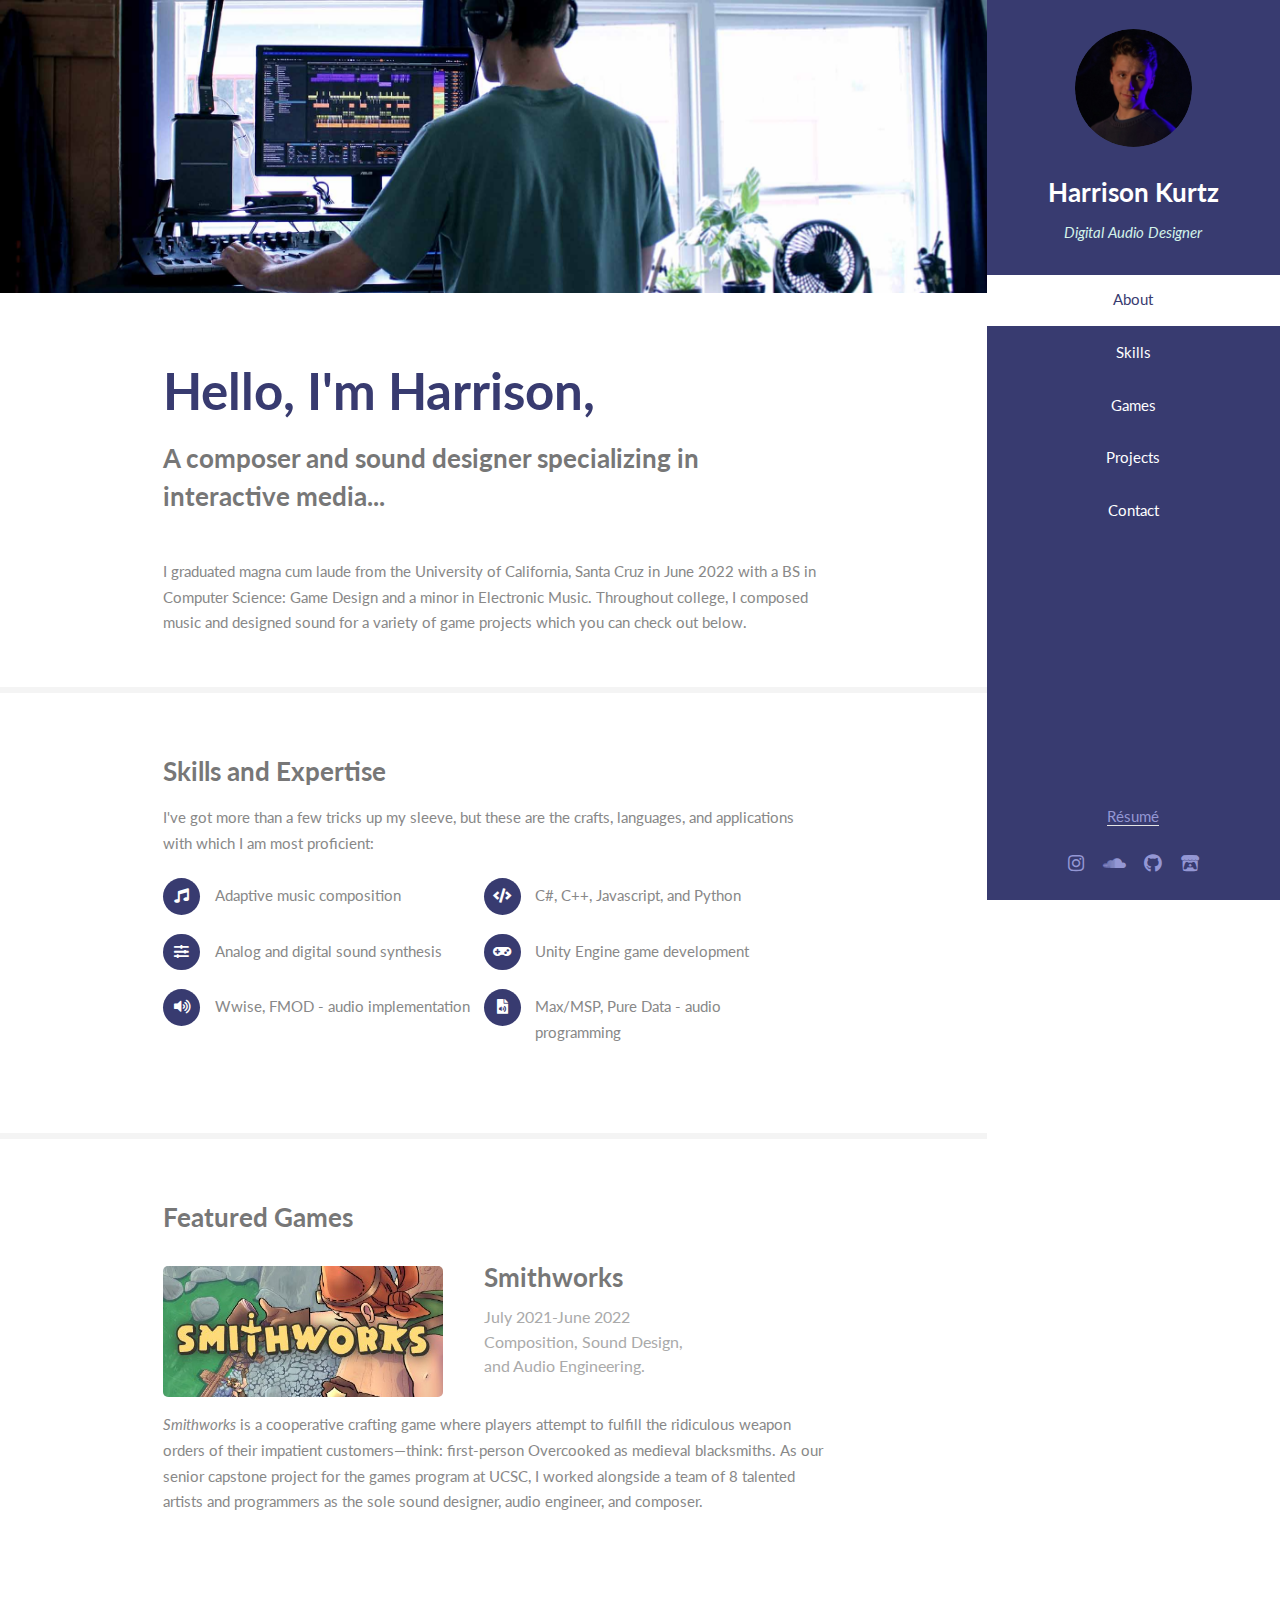
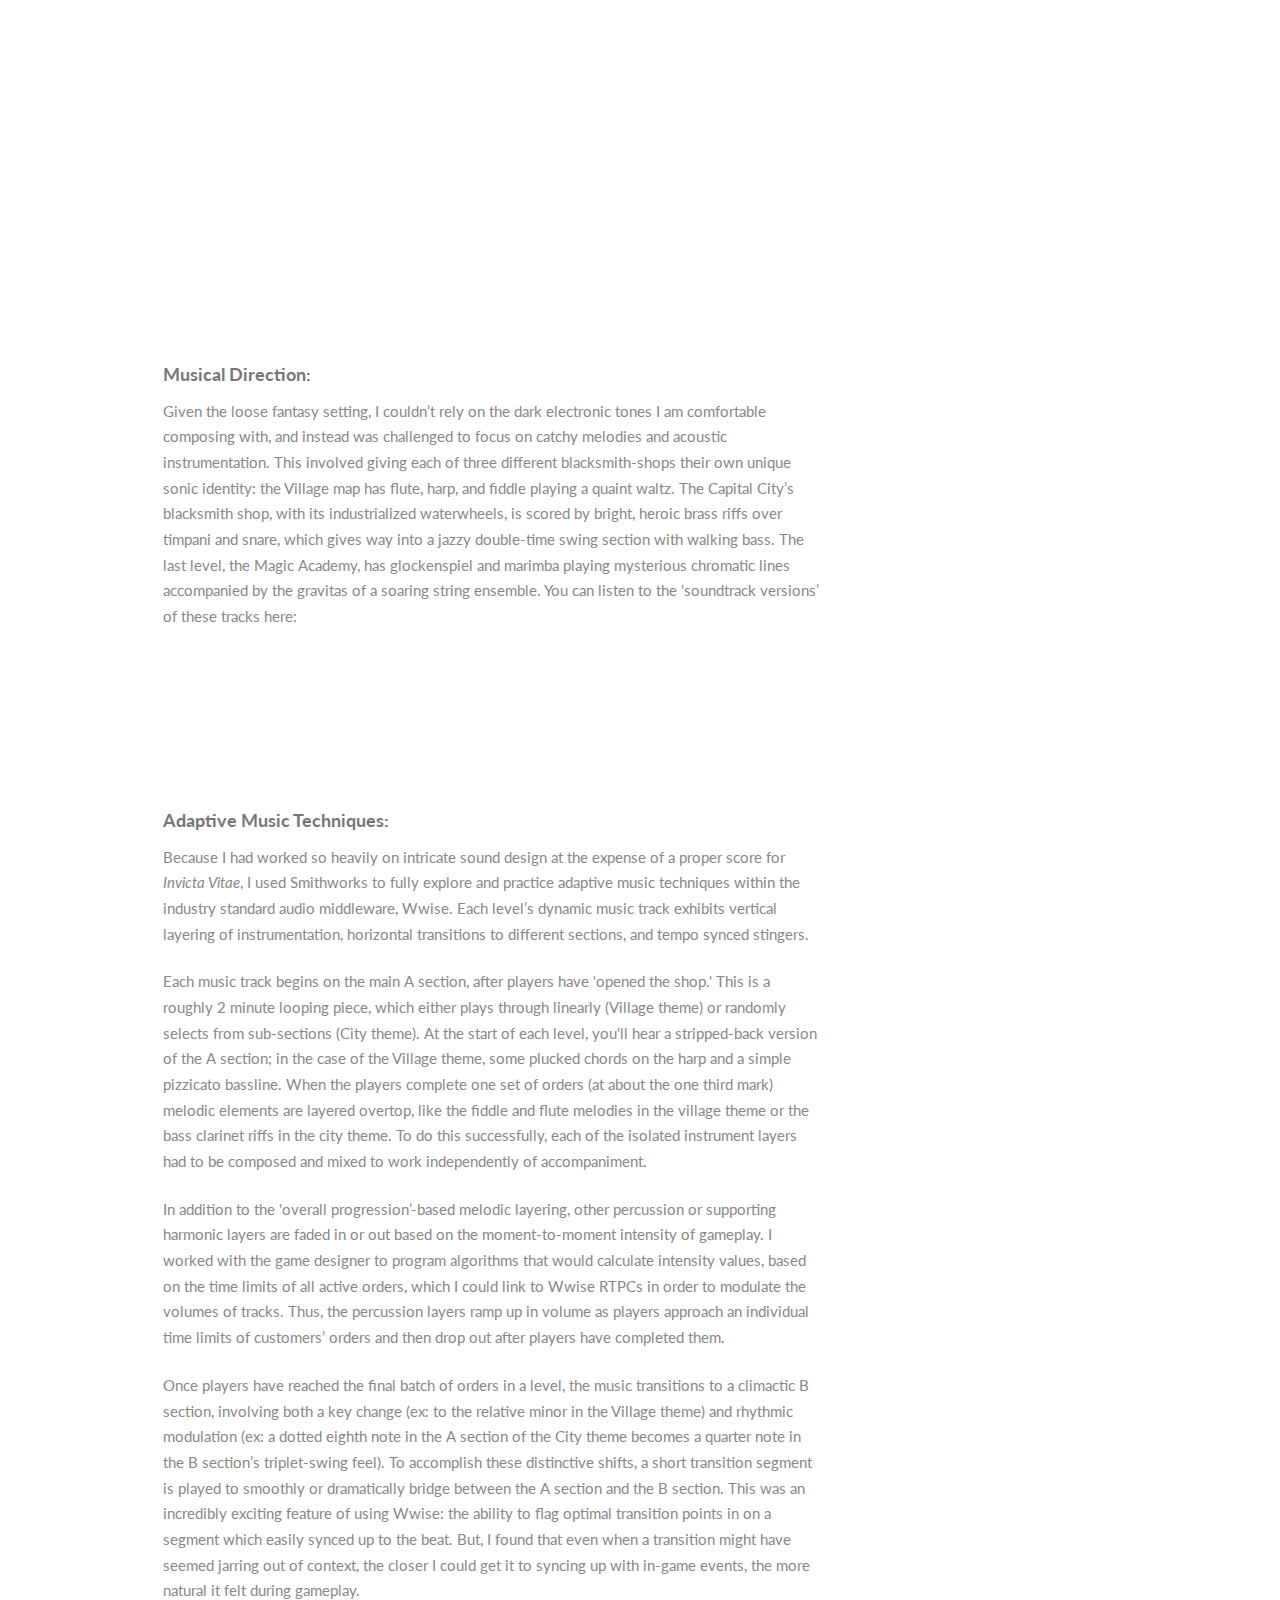
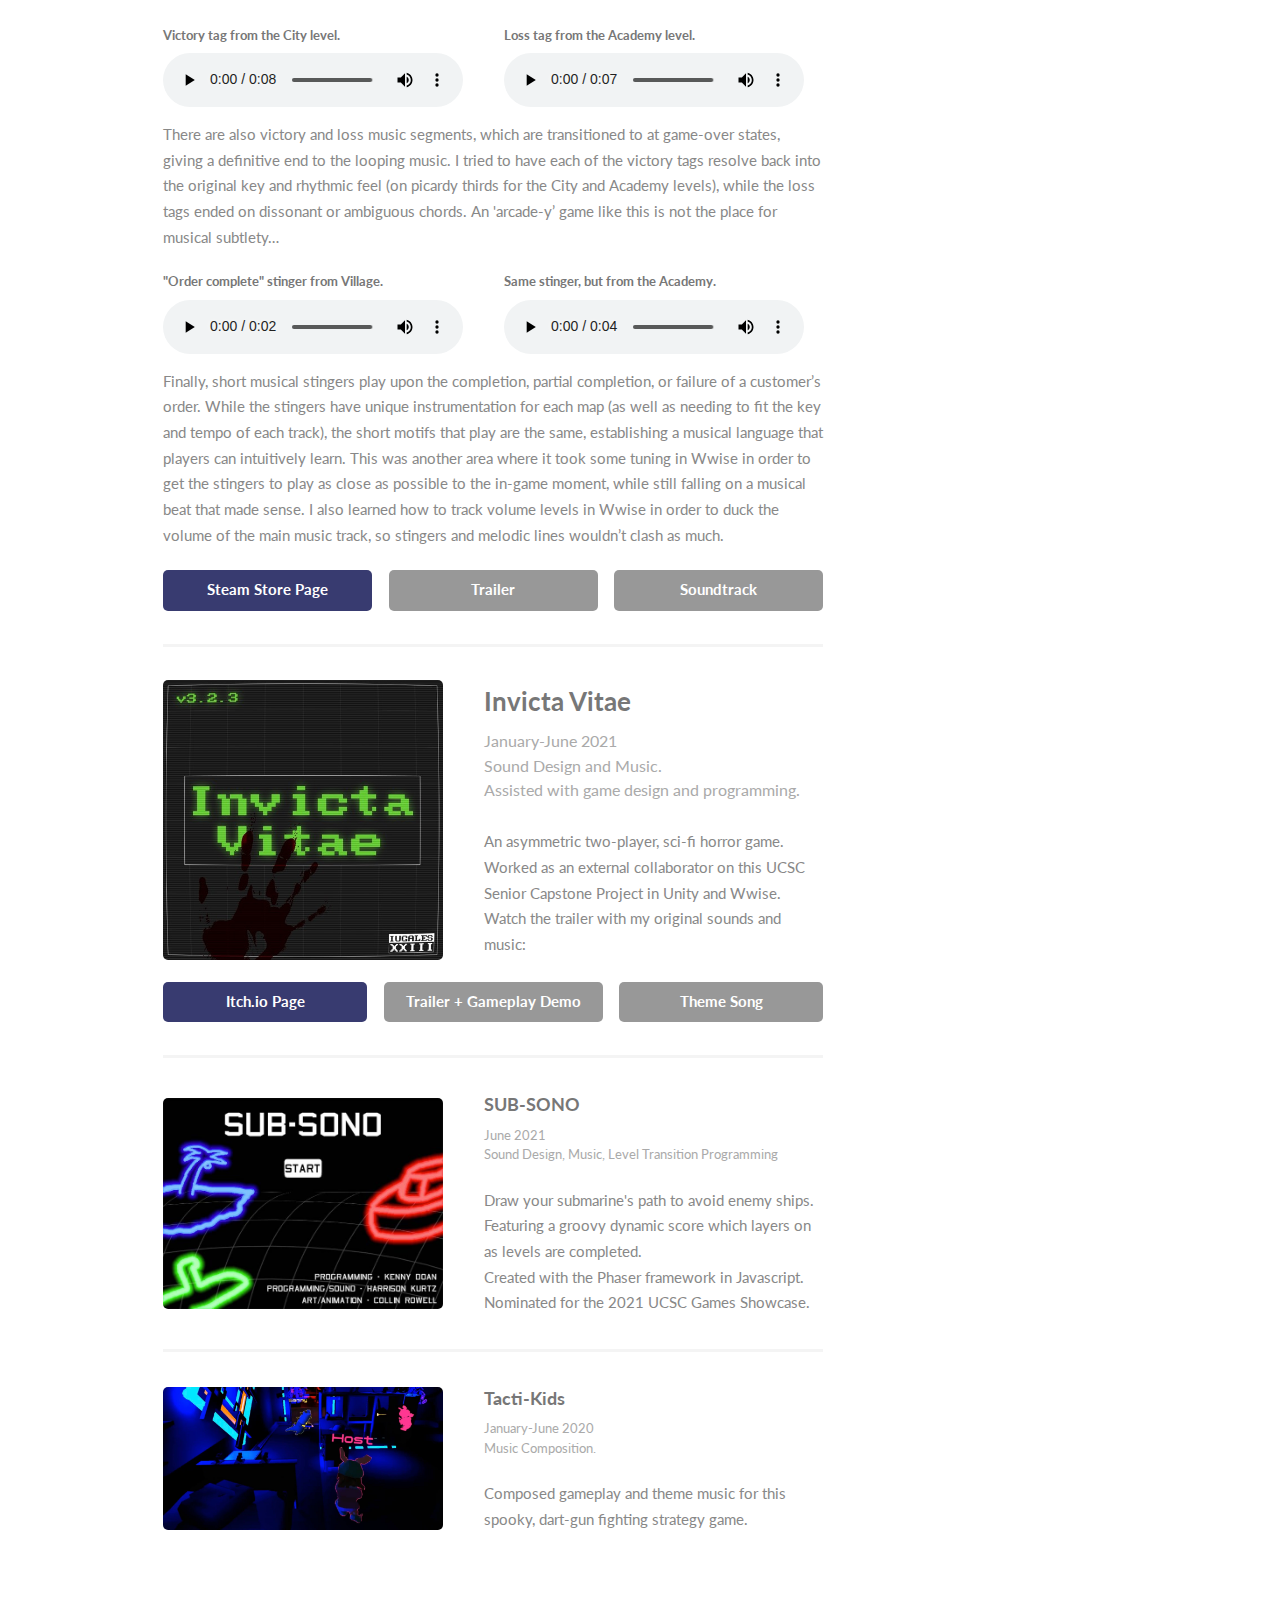
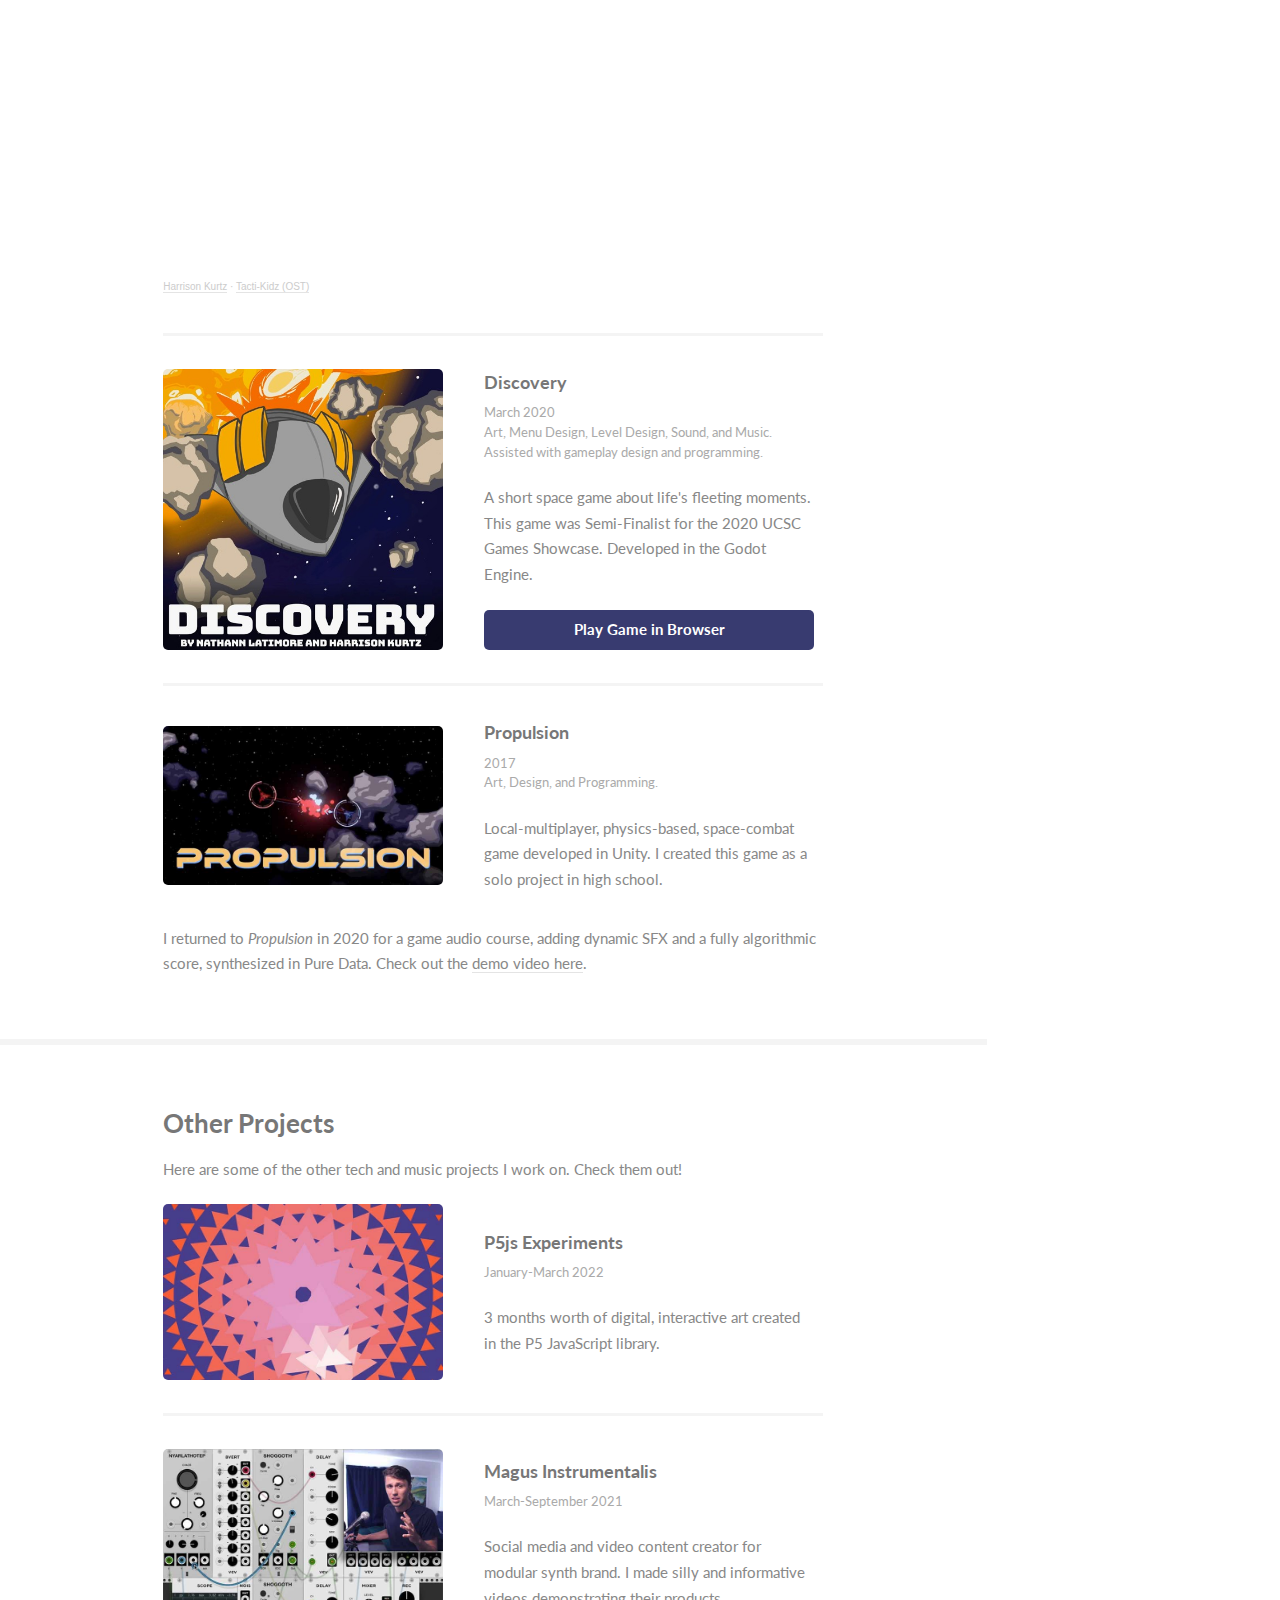
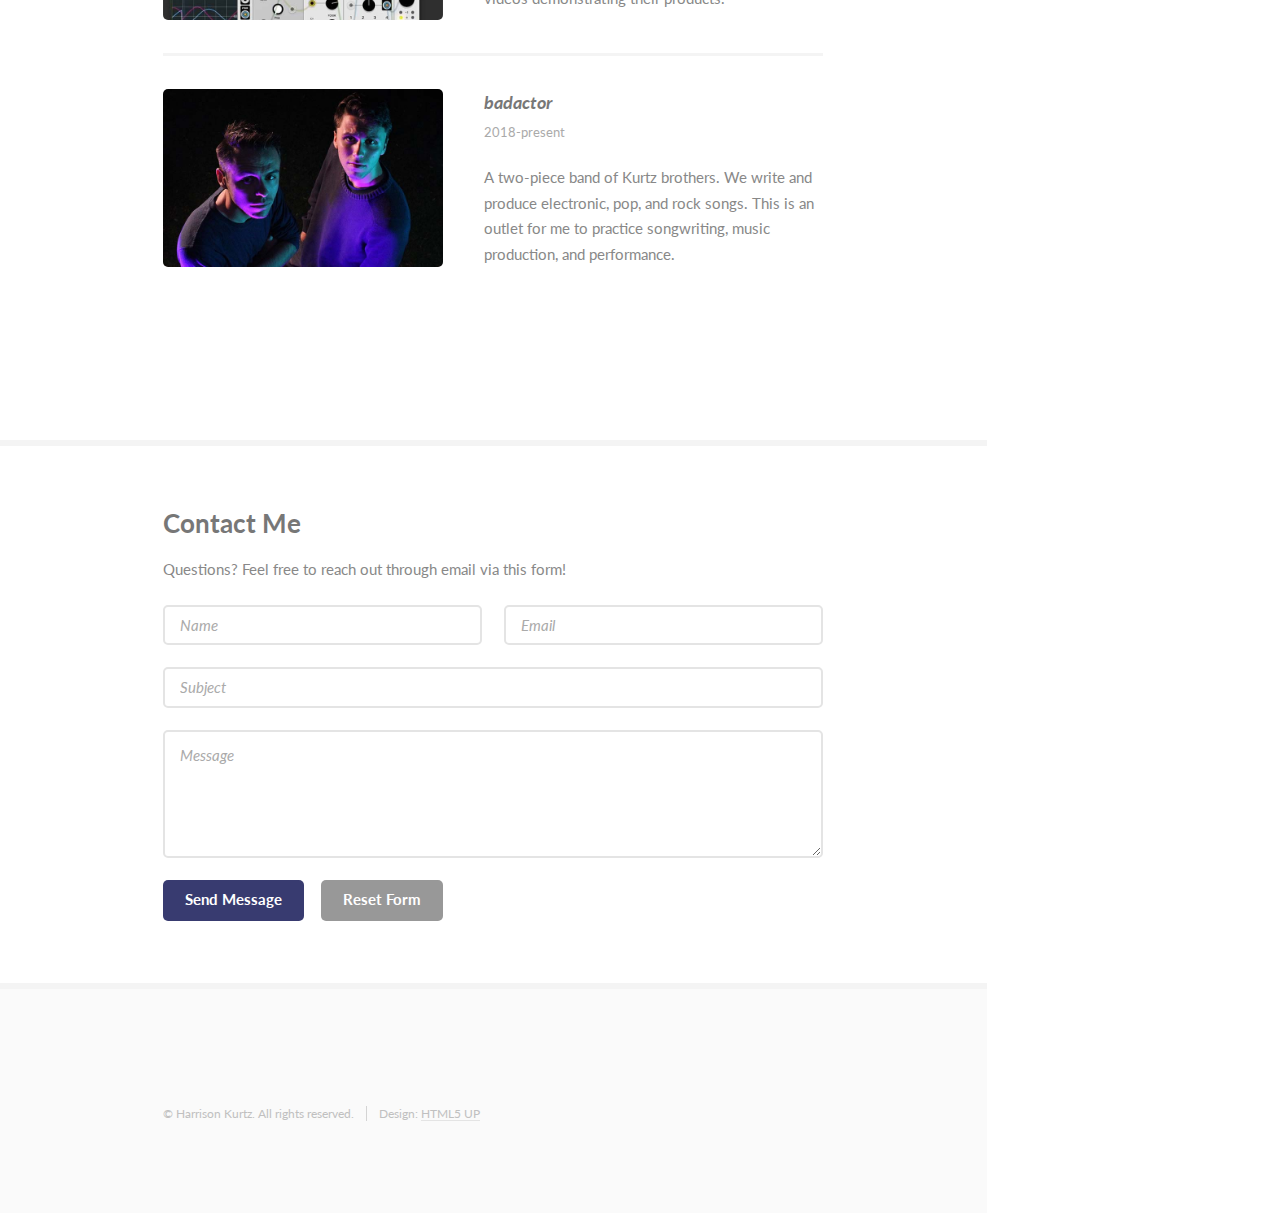
==== commit 28bf0d3d: "Added portions on stingers and game over for SW" ====
--- a/index.html
+++ b/index.html
@@ -94,11 +94,11 @@
 												<header>
 													<h3><a href="https://store.steampowered.com/app/1568540/Smithworks/">Smithworks</a></h3>
 													<p>July 2021-June 2022<br \>
-													Composition, Sound Design, and Audio Engineering.</p>
+													Composition, Sound Design, <br \>and Audio Engineering.</p>
 												</header>
 											</div>
 											<p>
-												Smithworks is a cooperative crafting game where players attempt to fulfill the ridiculous weapon 
+												<i>Smithworks</i> is a cooperative crafting game where players attempt to fulfill the ridiculous weapon 
 												orders of their impatient customers—think: first-person Overcooked as medieval blacksmiths. As 
 												our senior capstone project for the games program at UCSC, I worked alongside a team of 8 talented 
 												artists and programmers as the sole sound designer, audio engineer, and composer. 
@@ -106,17 +106,100 @@
 											<div class="videoWrapper">
 												<iframe width="560" height="315" src="https://www.youtube.com/embed/E3nhMmUAZYE" title="YouTube video player" frameborder="0" allow="accelerometer; autoplay; clipboard-write; encrypted-media; gyroscope; picture-in-picture" allowfullscreen></iframe>
 											</div>
+											<h4><br \>Musical Direction:</h4>
 											<p>
-												Given the loose fantasy setting, I couldn’t rely on the dark electronic tones I am comfortable with, 
-												and instead was challenged to focus on bright, catchy melodies and acoustic instrumentation. This involved giving 
+												Given the loose fantasy setting, I couldn’t rely on the dark electronic tones I am comfortable composing with, 
+												and instead was challenged to focus on catchy melodies and acoustic instrumentation. This involved giving 
 												each of three different blacksmith-shops their own unique sonic identity: the Village map has flute, 
-												lute, and fiddle playing a quaint waltz. The Capital City’s blacksmith shop, with its industrialized 
+												harp, and fiddle playing a quaint waltz. The Capital City’s blacksmith shop, with its industrialized 
 												waterwheels, is scored by bright, heroic brass riffs over timpani and snare, which gives way into 
-												a jazzy double-time swing section over walking bass. The last level, the Magic Academy, has 
+												a jazzy double-time swing section with walking bass. The last level, the Magic Academy, has 
 												glockenspiel and marimba playing mysterious chromatic lines accompanied by the gravitas of a soaring
 												string ensemble. You can listen to the 'soundtrack versions’ of these tracks here:
 											</p>
 											<iframe style="border: 0; width: 100%; height: 120px;" src="https://bandcamp.com/EmbeddedPlayer/album=4287894114/size=large/bgcol=ffffff/linkcol=0687f5/tracklist=false/artwork=small/transparent=true/" seamless><a href="https://harrisonkurtz.bandcamp.com/album/smithworks-original-soundtrack">Smithworks - Original Soundtrack by Harrison Kurtz</a></iframe>
+											<h4><br \>Adaptive Music Techniques:</h4>
+											<p>
+												Because I had worked so heavily on intricate sound design at the expense of a proper score for <i>Invicta Vitae</i>, 
+												I used Smithworks to fully explore and practice adaptive music techniques within the industry standard audio middleware, 
+												Wwise. Each level’s dynamic music track exhibits vertical layering of instrumentation, horizontal 
+												transitions to different sections, and tempo synced stingers. 
+											</p>
+											<p>
+												Each music track begins on the main A section, after players have 'opened the shop.' This is a roughly 2 
+												minute looping piece, which either plays through linearly (Village theme) or randomly selects from sub-sections 
+												(City theme). At the start of each level, you'll hear a stripped-back version of the A section; in the case 
+												of the Village theme, some plucked chords on the harp and a simple pizzicato bassline. When the players 
+												complete one set of orders (at about the one third mark) melodic elements are layered overtop, like the 
+												fiddle and flute melodies in the village theme or the bass clarinet riffs in the city theme. To do this 
+												successfully, each of the isolated instrument layers had to be composed and mixed to work independently 
+												of accompaniment. 
+											</p>
+											<p>
+												In addition to the 'overall progression’-based melodic layering, other percussion or supporting harmonic 
+												layers are faded in or out based on the moment-to-moment intensity of gameplay. I worked with the game 
+												designer to program algorithms that would calculate intensity values, based on the time limits of all active 
+												orders, which I could link to Wwise RTPCs in order to modulate the volumes of tracks. Thus, the percussion 
+												layers ramp up in volume as players approach an individual time limits of customers’ orders and then drop 
+												out after players have completed them.
+											</p>
+											<p>
+												Once players have reached the final batch of orders in a level, the music transitions to a climactic B 
+												section, involving both a key change (ex: to the relative minor in the Village theme) and rhythmic 
+												modulation (ex: a dotted eighth note in the A section of the City theme becomes a quarter note in the 
+												B section’s triplet-swing feel). To accomplish these distinctive shifts, a short transition segment is played 
+												to smoothly or dramatically bridge between the A section and the B section. This was an incredibly exciting 
+												feature of using Wwise: the ability to flag optimal transition points in on a segment which easily synced up 
+												to the beat. But, I found that even when a transition might have seemed jarring out of context, the closer I 
+												could get it to syncing up with in-game events, the more natural it felt during gameplay. 
+											</p>
+											<div class="row">
+												<div class="col-6 col-12-xsmall">
+													<h5>Victory tag from the City level.</h5> 
+													<audio controls>
+														<source src="audio/cityVictoryTag.mp3" type="audio/mp3">
+														Your browser does not support the audio element.
+													</audio>
+												</div>
+												<div class="col-6 col-12-xsmall">
+													<h5>Loss tag from the Academy level.</h5> 
+													<audio controls>
+														<source src="audio/academyLossTag.mp3" type="audio/mp3">
+														Your browser does not support the audio element.
+													</audio>
+												</div>
+											</div>
+											<p>
+												There are also victory and loss music segments, which are transitioned to at game-over states, giving a definitive end to the 
+												looping music. I tried to have each of the victory tags resolve back into the original key and rhythmic feel 
+												(on picardy thirds for the City and Academy levels), while the loss tags ended on dissonant or ambiguous 
+												chords. An 'arcade-y’ game like this is not the place for musical subtlety…
+											</p>
+											<div class="row">
+												<div class="col-6 col-12-xsmall">
+													<h5>"Order complete" stinger from Village.</h5> 
+													<audio controls>
+														<source src="audio/villageStinger.mp3" type="audio/mp3">
+														Your browser does not support the audio element.
+													</audio>
+												</div>
+												<div class="col-6 col-12-xsmall">
+													<h5>Same stinger, but from the Academy.</h5> 
+													<audio controls>
+														<source src="audio/academyStinger.mp3" type="audio/mp3">
+														Your browser does not support the audio element.
+													</audio>
+												</div>
+											</div>
+											<p>
+												Finally, short musical stingers play upon the completion, partial completion, or failure of a customer’s 
+												order. While the stingers have unique instrumentation for each map (as well as needing to fit the key and 
+												tempo of each track), the short motifs that play are the same, establishing a musical language that 
+												players can intuitively learn. This was another area where it took some tuning in Wwise in order to get 
+												the stingers to play as close as possible to the in-game moment, while still falling on a musical beat 
+												that made sense. I also learned how to track volume levels in Wwise in order to duck the volume of the 
+												main music track, so stingers and melodic lines wouldn’t clash as much. 
+											</p>
 											
 											<ul class="actions fit">
 												<li><a href="https://store.steampowered.com/app/1568540/Smithworks/" class="button primary fit">Steam Store Page</a></li>
@@ -276,7 +359,7 @@
 								</div>
 							</section>
 
-						<!-- Five -->
+						<!-- COMMENT THIS OUT BEFORE PUSHING -->
 						<!--
 							<section id="five">
 								<div class="container">
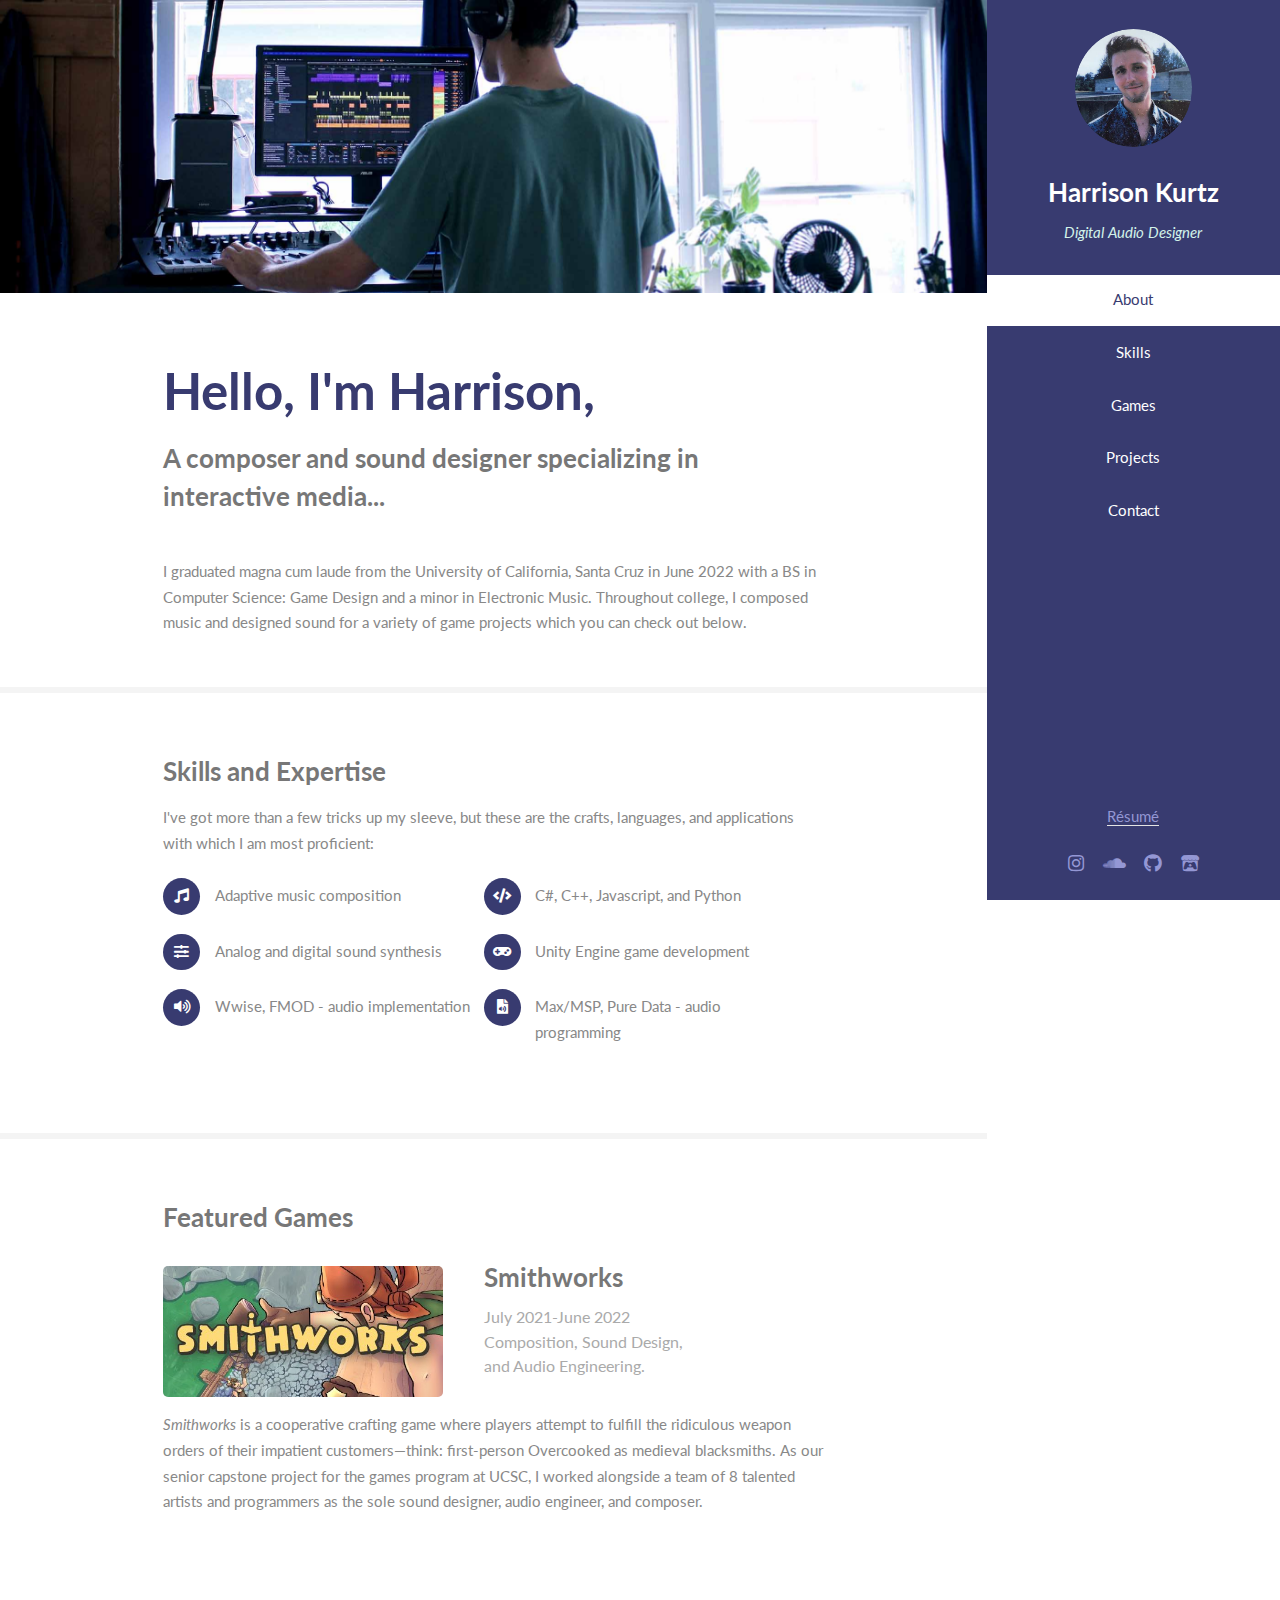
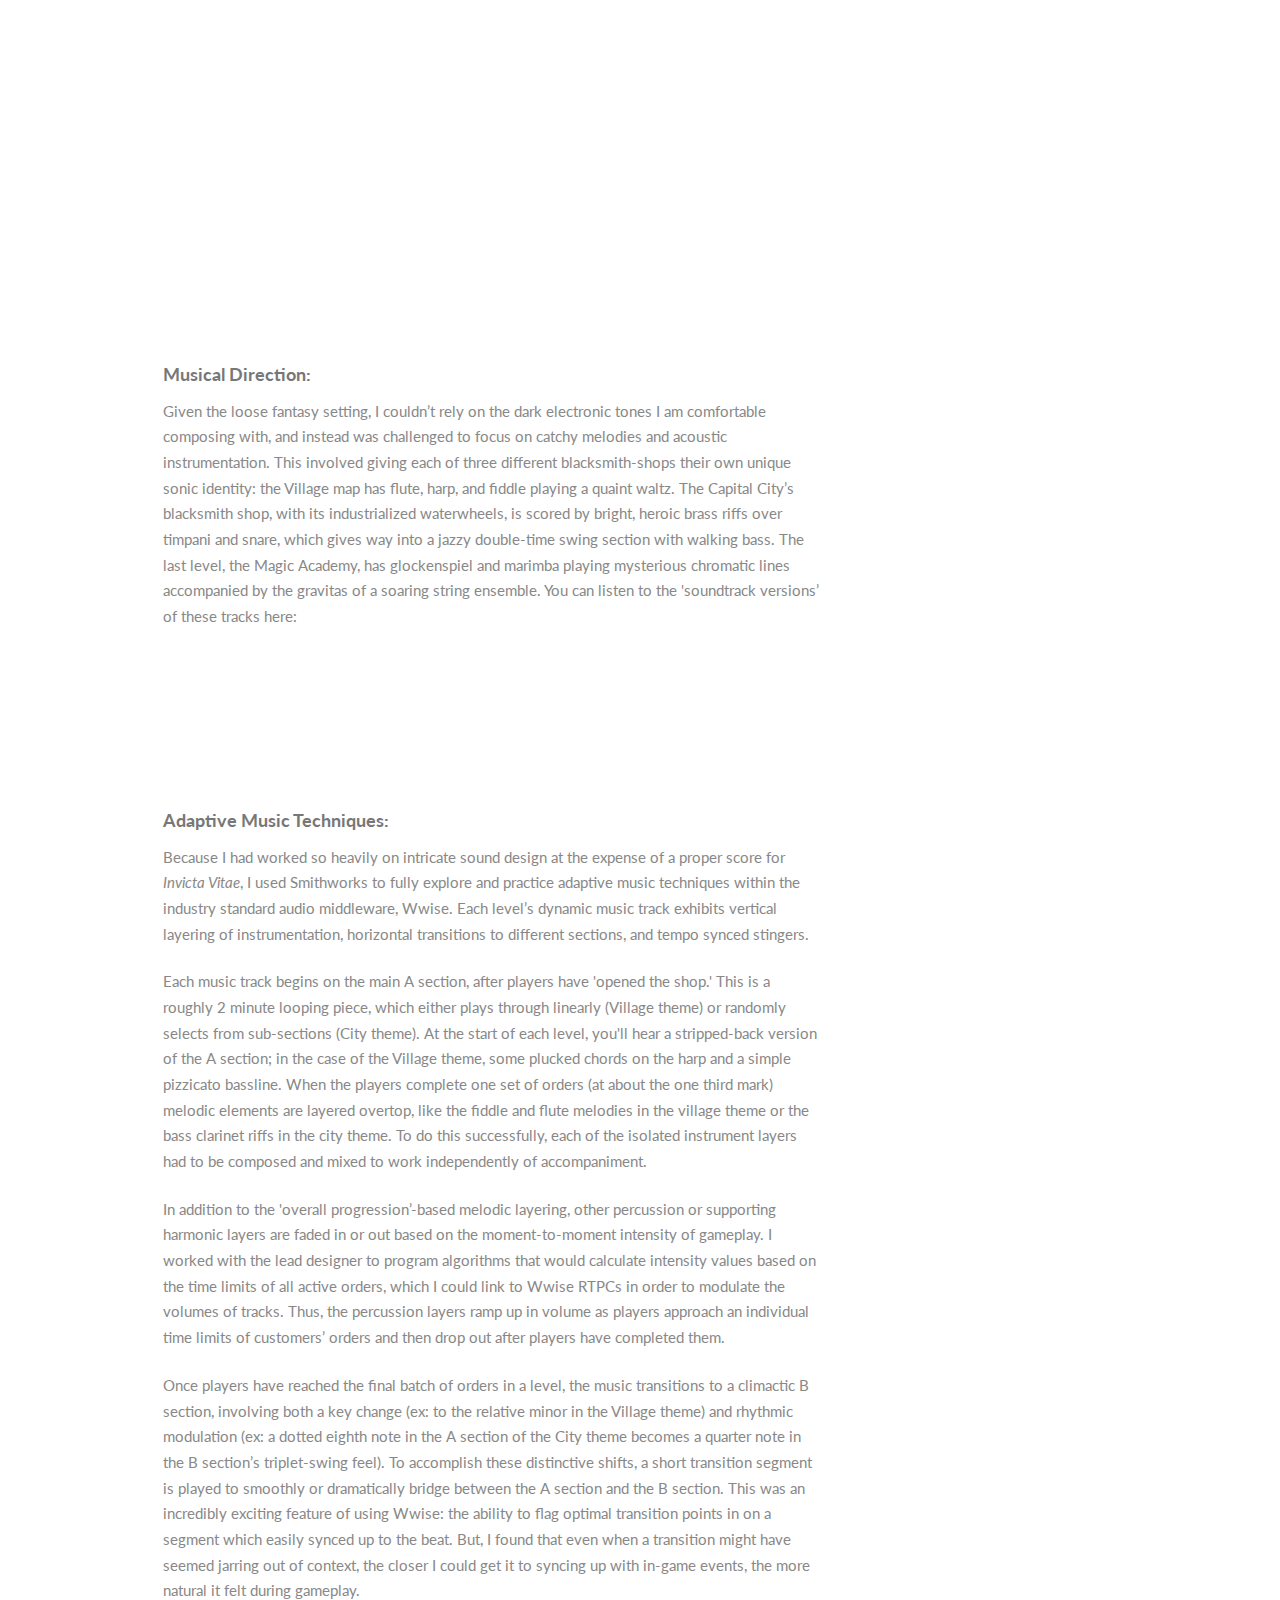
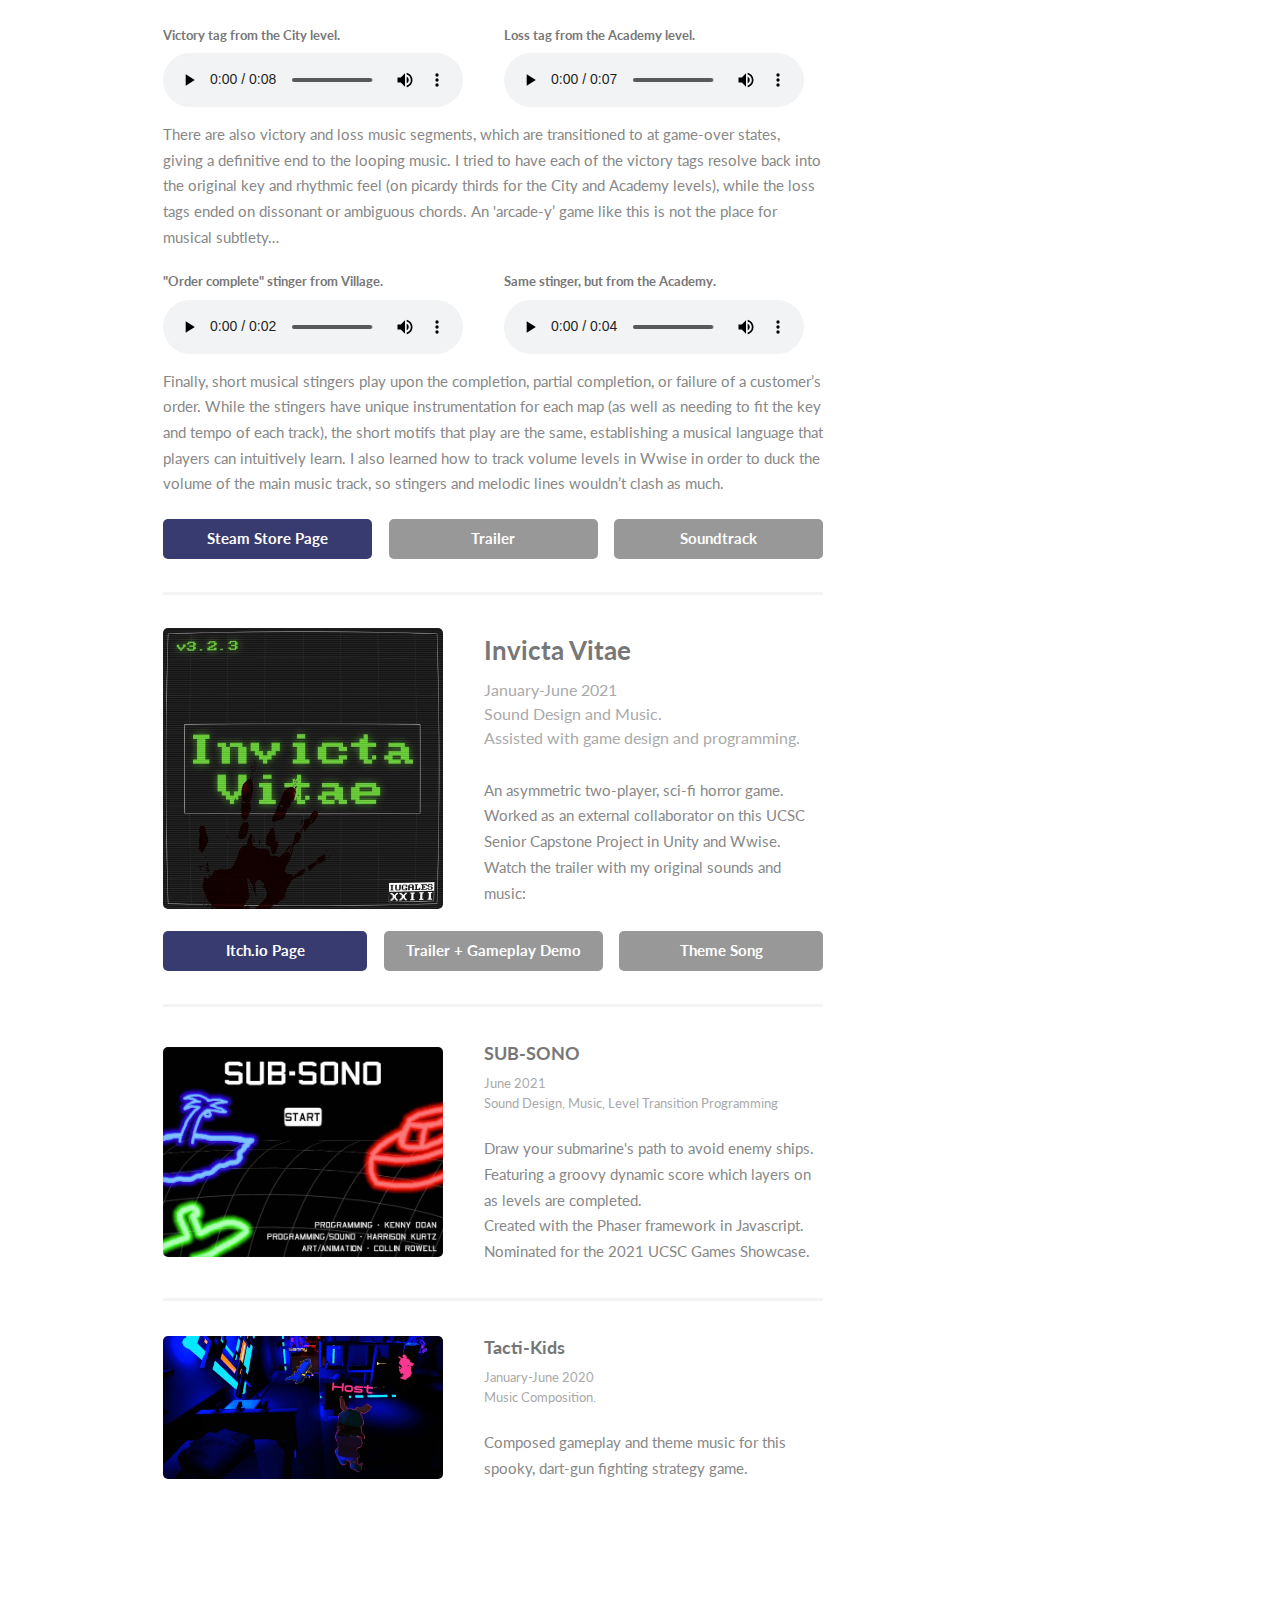
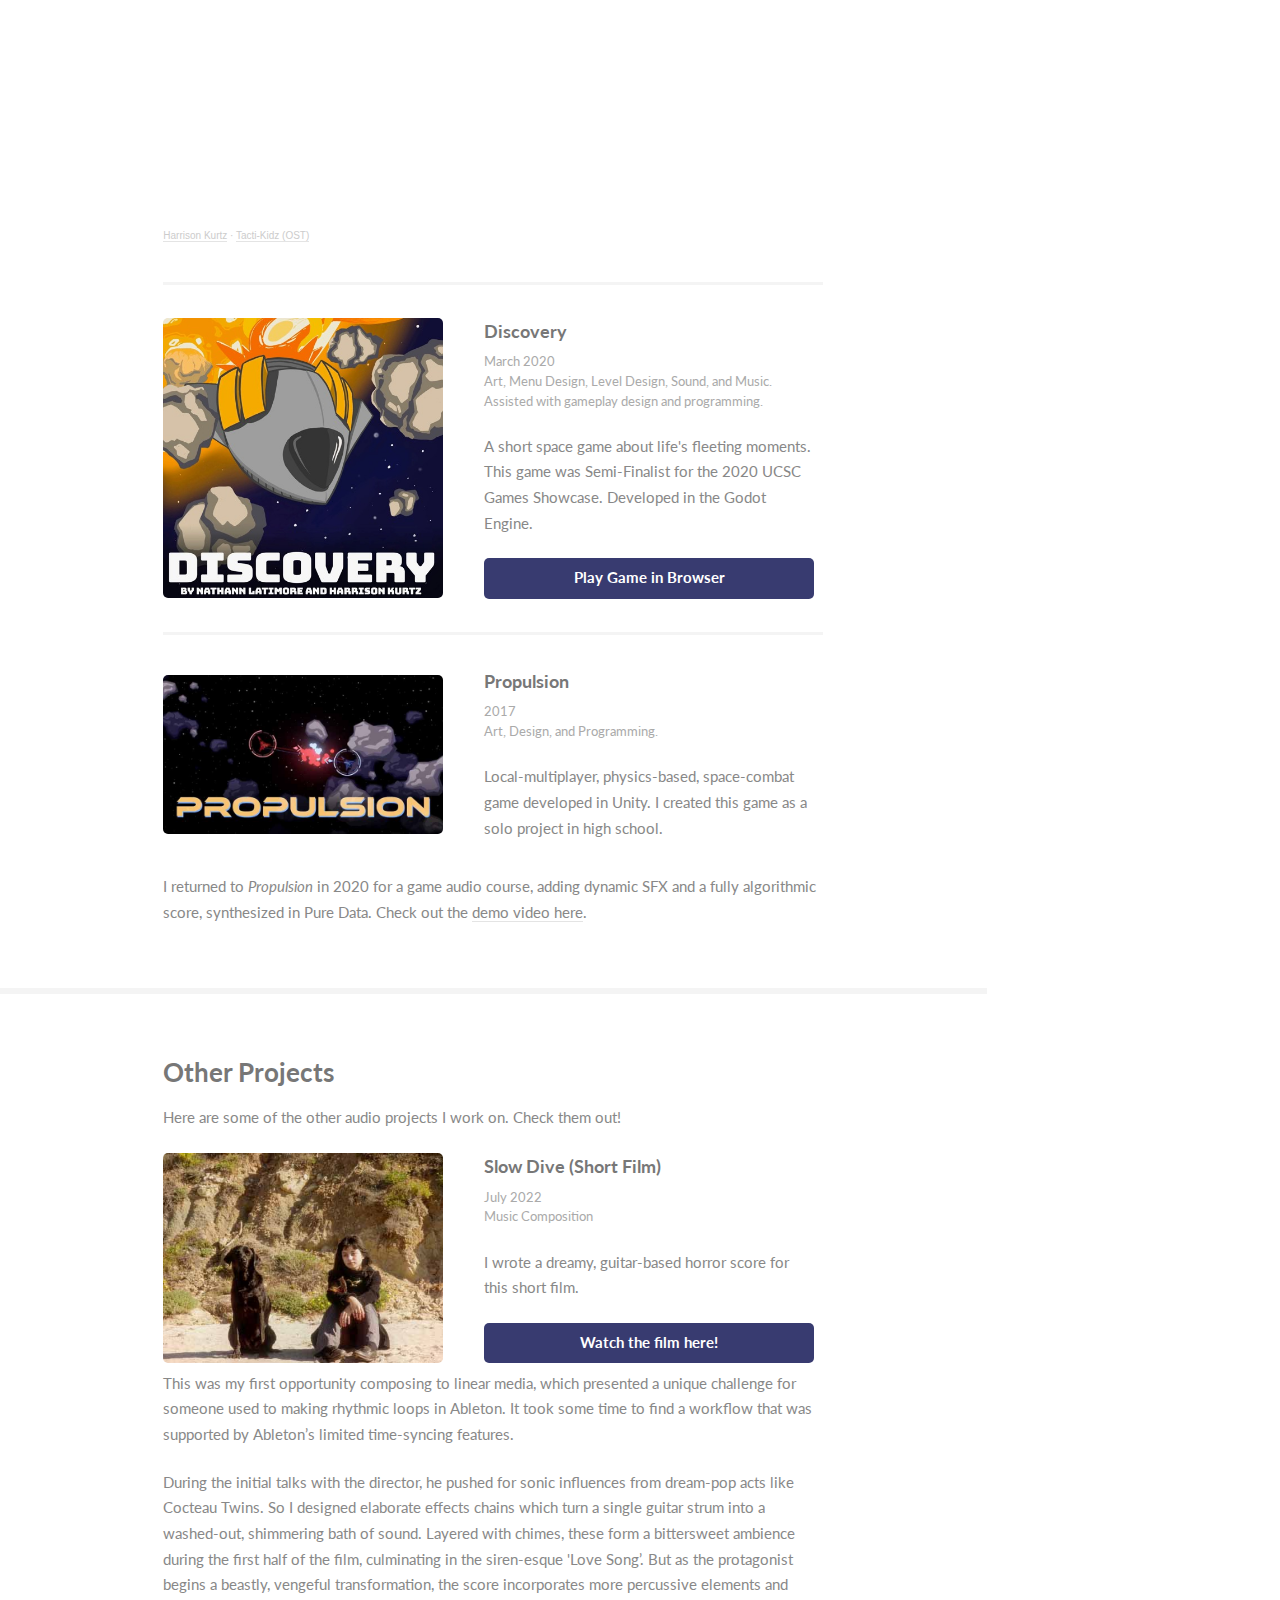
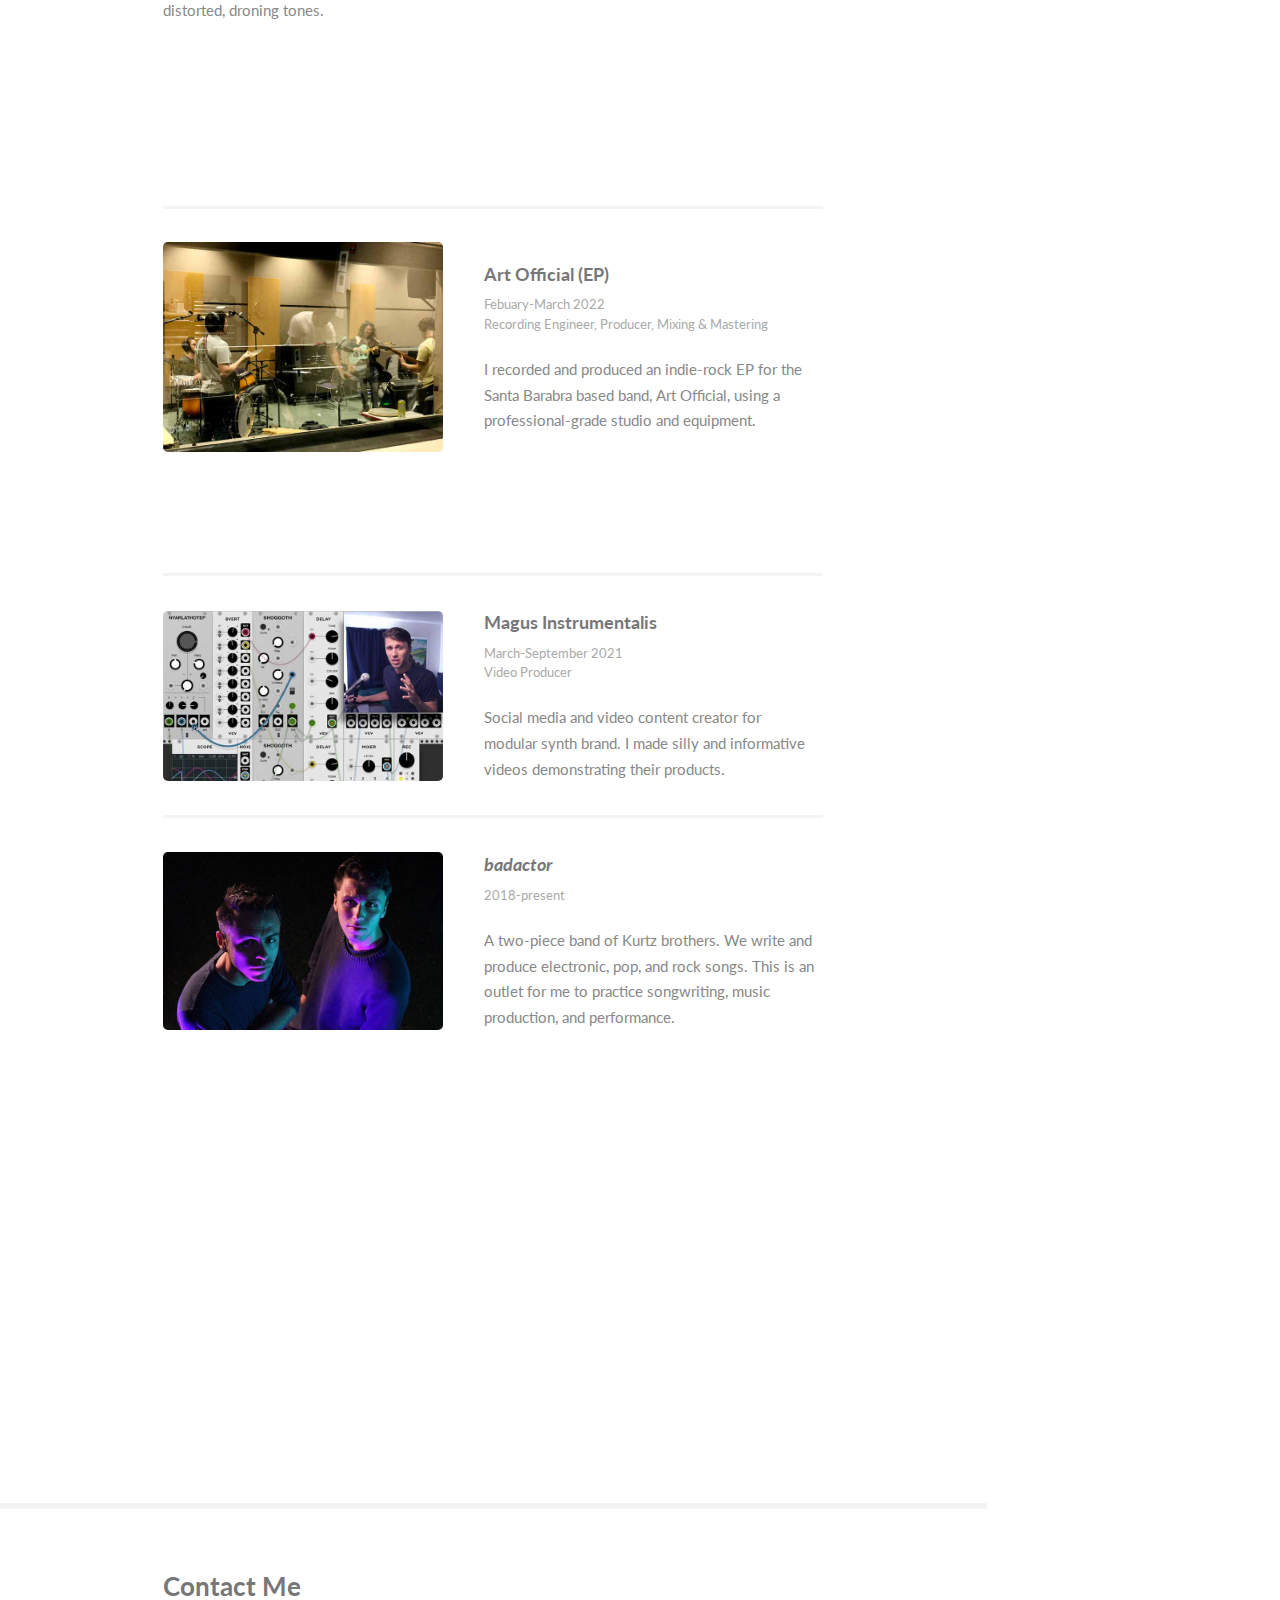
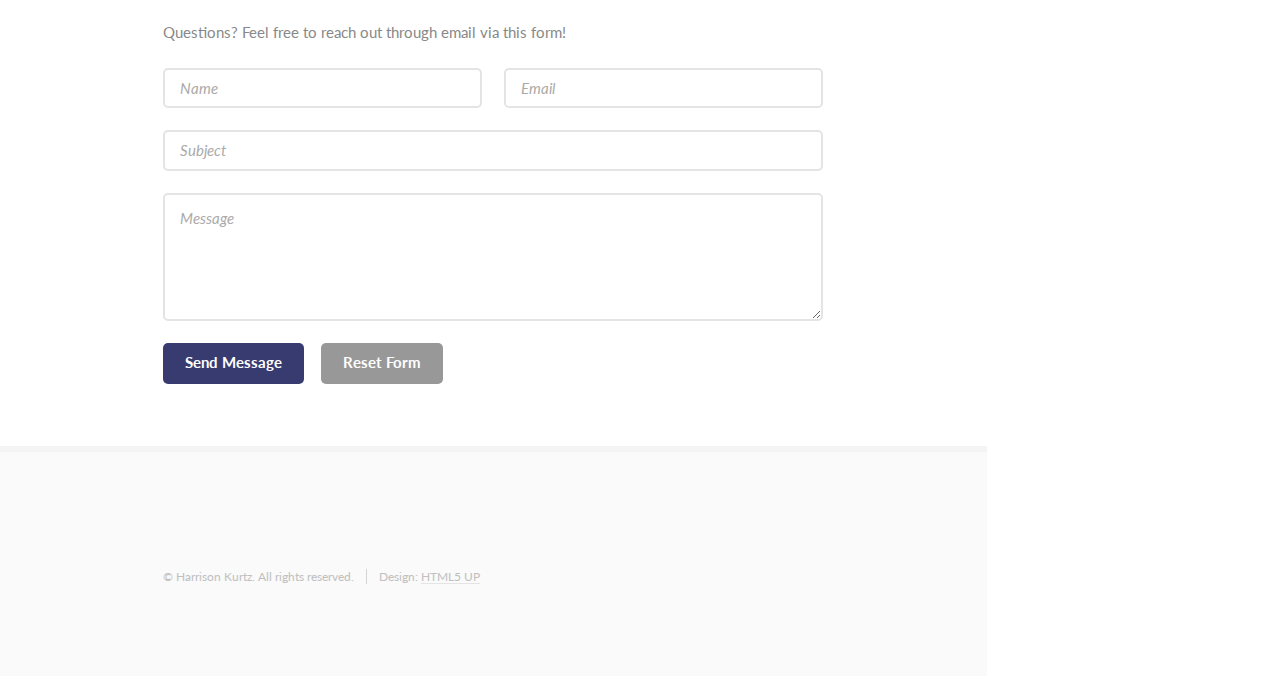
==== commit b72a715b: "Added all projects, expanded descriptions" ====
--- a/index.html
+++ b/index.html
@@ -137,8 +137,8 @@
 											</p>
 											<p>
 												In addition to the 'overall progression’-based melodic layering, other percussion or supporting harmonic 
-												layers are faded in or out based on the moment-to-moment intensity of gameplay. I worked with the game 
-												designer to program algorithms that would calculate intensity values, based on the time limits of all active 
+												layers are faded in or out based on the moment-to-moment intensity of gameplay. I worked with the lead 
+												designer to program algorithms that would calculate intensity values based on the time limits of all active 
 												orders, which I could link to Wwise RTPCs in order to modulate the volumes of tracks. Thus, the percussion 
 												layers ramp up in volume as players approach an individual time limits of customers’ orders and then drop 
 												out after players have completed them.
@@ -195,9 +195,7 @@
 												Finally, short musical stingers play upon the completion, partial completion, or failure of a customer’s 
 												order. While the stingers have unique instrumentation for each map (as well as needing to fit the key and 
 												tempo of each track), the short motifs that play are the same, establishing a musical language that 
-												players can intuitively learn. This was another area where it took some tuning in Wwise in order to get 
-												the stingers to play as close as possible to the in-game moment, while still falling on a musical beat 
-												that made sense. I also learned how to track volume levels in Wwise in order to duck the volume of the 
+												players can intuitively learn. I also learned how to track volume levels in Wwise in order to duck the volume of the 
 												main music track, so stingers and melodic lines wouldn’t clash as much. 
 											</p>
 											
@@ -238,7 +236,7 @@
 											<iframe width="560" height="315" src="https://www.youtube.com/embed/jo19cHWwTSA?start=18" title="YouTube video player" frameborder="0" allow="accelerometer; autoplay; clipboard-write; encrypted-media; gyroscope; picture-in-picture" allowfullscreen></iframe> -->
 											<ul class="actions fit">
 												<li><a href="https://iugales23.itch.io/invicta-vitae" class="button primary fit">Itch.io Page</a></li>
-												<li><a href="https://www.youtube.com/watch?v=eMOMBjA5V4E&t=91s" class="button fit">Trailer + Gameplay Demo</a></li>
+												<li><a href="https://www.youtube.com/watch?v=eMOMBjA5V4E" class="button fit">Trailer + Gameplay Demo</a></li>
 												<li><a href="https://soundcloud.com/user-199439298/invicta?si=7346c6be9a6049e69f42607196d2ba44&utm_source=clipboard&utm_medium=text&utm_campaign=social_sharing" class="button fit">Theme Song</a></li>
 											</ul>
 										</article>
@@ -303,8 +301,46 @@
 							<section id="four">
 								<div class="container">
 									<h3>Other Projects</h3>
-									<p>Here are some of the other tech and music projects I work on. Check them out!</p>
+									<p>Here are some of the other audio projects I work on. Check them out!</p>
 									<div class="features">
+										<article>
+											<a href="https://vimeo.com/745186078" class="image"><img src="images/slowdive.jpg" alt="" /></a> 
+											<div class="inner">
+												<header><h4><a href="https://vimeo.com/745186078">Slow Dive (Short Film)</a></h4>
+												<p>July 2022</br>
+												Music Composition</p></header>
+												<p>I wrote a dreamy, guitar-based horror score for this short film.</p>
+												<ul class="actions fit">
+													<li><a href="https://vimeo.com/745186078" class="button primary fit">Watch the film here!</a></li>
+												</ul>
+											</div>
+											<p>
+												This was my first opportunity composing to linear media, which presented a unique challenge for someone 
+												used to making rhythmic loops in Ableton. It took some time to find a workflow that was supported by 
+												Ableton’s limited time-syncing features. 
+											</p>
+											<p>
+												During the initial talks with the director, he pushed for sonic influences from dream-pop acts like 
+												Cocteau Twins. So I designed elaborate effects chains which turn a single guitar strum into a washed-out, 
+												shimmering bath of sound. Layered with chimes, these form a bittersweet ambience during the first half of 
+												the film, culminating in the siren-esque 'Love Song’. But as the protagonist begins a beastly, vengeful 
+												transformation, the score incorporates more percussive elements and distorted, droning tones. 
+											</p>
+											<iframe style="border: 0; width: 100%; height: 120px;" src="https://bandcamp.com/EmbeddedPlayer/album=2355014751/size=large/bgcol=ffffff/linkcol=0687f5/tracklist=false/artwork=small/transparent=true/" seamless><a href="https://harrisonkurtz.bandcamp.com/album/slow-dive-original-soundtrack">Slow Dive - Original Soundtrack by Harrison Kurtz</a></iframe>
+										</article>
+										<article>
+											<a href="https://open.spotify.com/album/3AV39vAjTQaMXzGtMF8fhl?si=NKTPOW2uS5etRmZmeP_r9g" class="image"><img src="images/artofficial.jpg" alt="" /></a> 
+											<div class="inner">
+												<header><h4><a href="https://open.spotify.com/album/3AV39vAjTQaMXzGtMF8fhl?si=NKTPOW2uS5etRmZmeP_r9g">Art Official (EP) </a></h4>
+												<p>Febuary-March 2022 </br>
+													Recording Engineer, Producer, Mixing & Mastering
+												</p></header>
+												<p>I recorded and produced an indie-rock EP for the Santa Barabra based band, Art Official, using a professional-grade
+													studio and equipment.</p>
+											</div>
+											<iframe style="border-radius:12px" src="https://open.spotify.com/embed/track/5ojZqVzDJ5n874GbfW884U?utm_source=generator&theme=0" width="100%" height="80" frameBorder="0" allowfullscreen="" allow="autoplay; clipboard-write; encrypted-media; fullscreen; picture-in-picture" loading="lazy"></iframe>
+										</article>
+										<!--
 										<article>
 											<a href="p5/week1.html" class="image"><img src="images/pfive.jpg" alt="" /></a> 
 											<div class="inner">
@@ -313,11 +349,13 @@
 												<p>3 months worth of digital, interactive art created in the P5 JavaScript library.</p>
 											</div>
 										</article>
+										-->
 										<article>
 											<a href="https://youtube.com/playlist?list=PLTb7EUBVccME9yP-pwnsGcXMgz-Zb4A4c" class="image"><img src="images/magus.jpg" alt="" /></a>
 											<div class="inner">
 												<header><h4>Magus Instrumentalis</h4>
-												<p>March-September 2021</p></header>
+												<p>March-September 2021</br>
+												Video Producer</p></header>
 												<p>Social media and video content creator for modular synth brand. I made silly and informative videos demonstrating their products.</p>
 											</div>
 										</article>
@@ -331,7 +369,7 @@
 												<p>A two-piece band of Kurtz brothers. We write and produce electronic, pop, and rock songs. This is an outlet for me to practice songwriting, music production, and performance.</p>
 											</div>
 											<p></p>
-											<iframe src="https://open.spotify.com/embed/artist/5o0QDwLGo3b0hwkEcPBSD1" width="100%" height="80" frameBorder="10" allowfullscreen="" allow="autoplay; clipboard-write; encrypted-media; fullscreen; picture-in-picture"></iframe>
+											<iframe style="border-radius:12px" src="https://open.spotify.com/embed/artist/5o0QDwLGo3b0hwkEcPBSD1?utm_source=generator" width="100%" height="380" frameBorder="0" allowfullscreen="" allow="autoplay; clipboard-write; encrypted-media; fullscreen; picture-in-picture" loading="lazy"></iframe>
 										</article>
 									</div>
 								</div>
